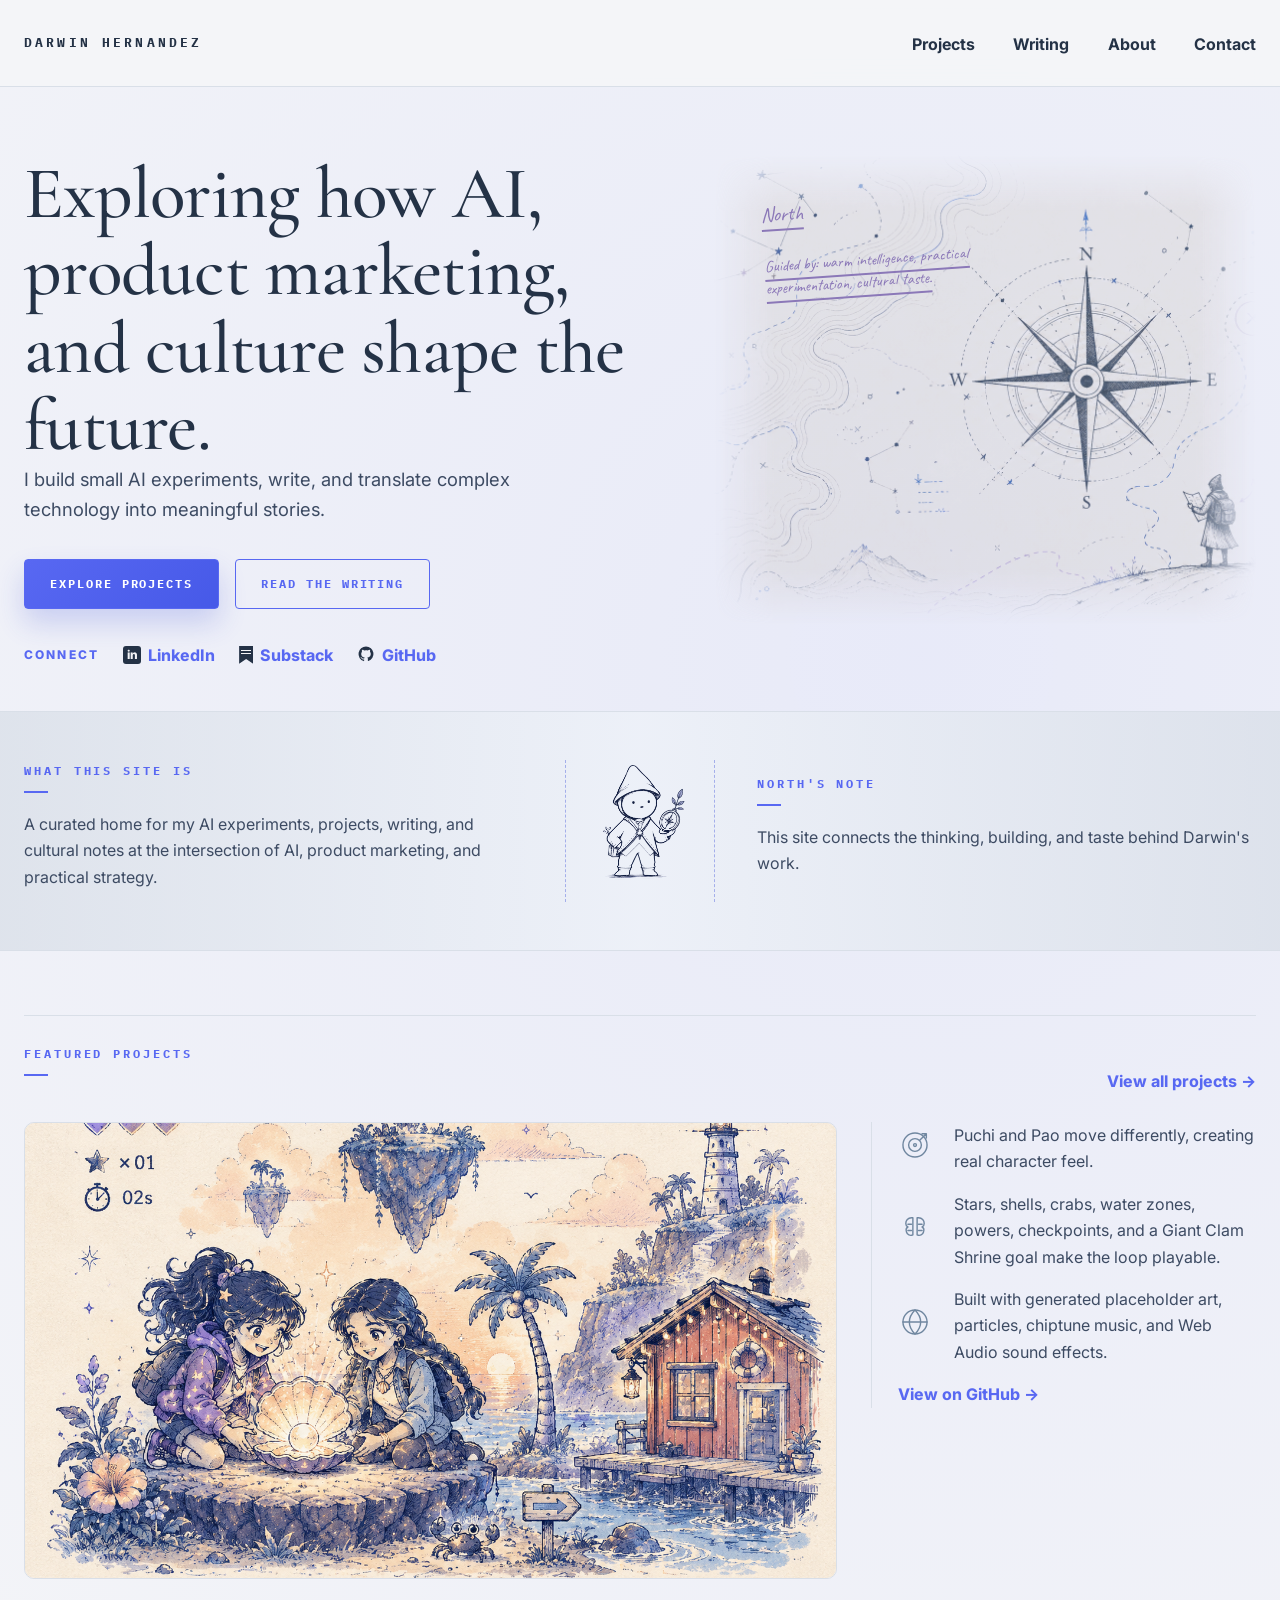
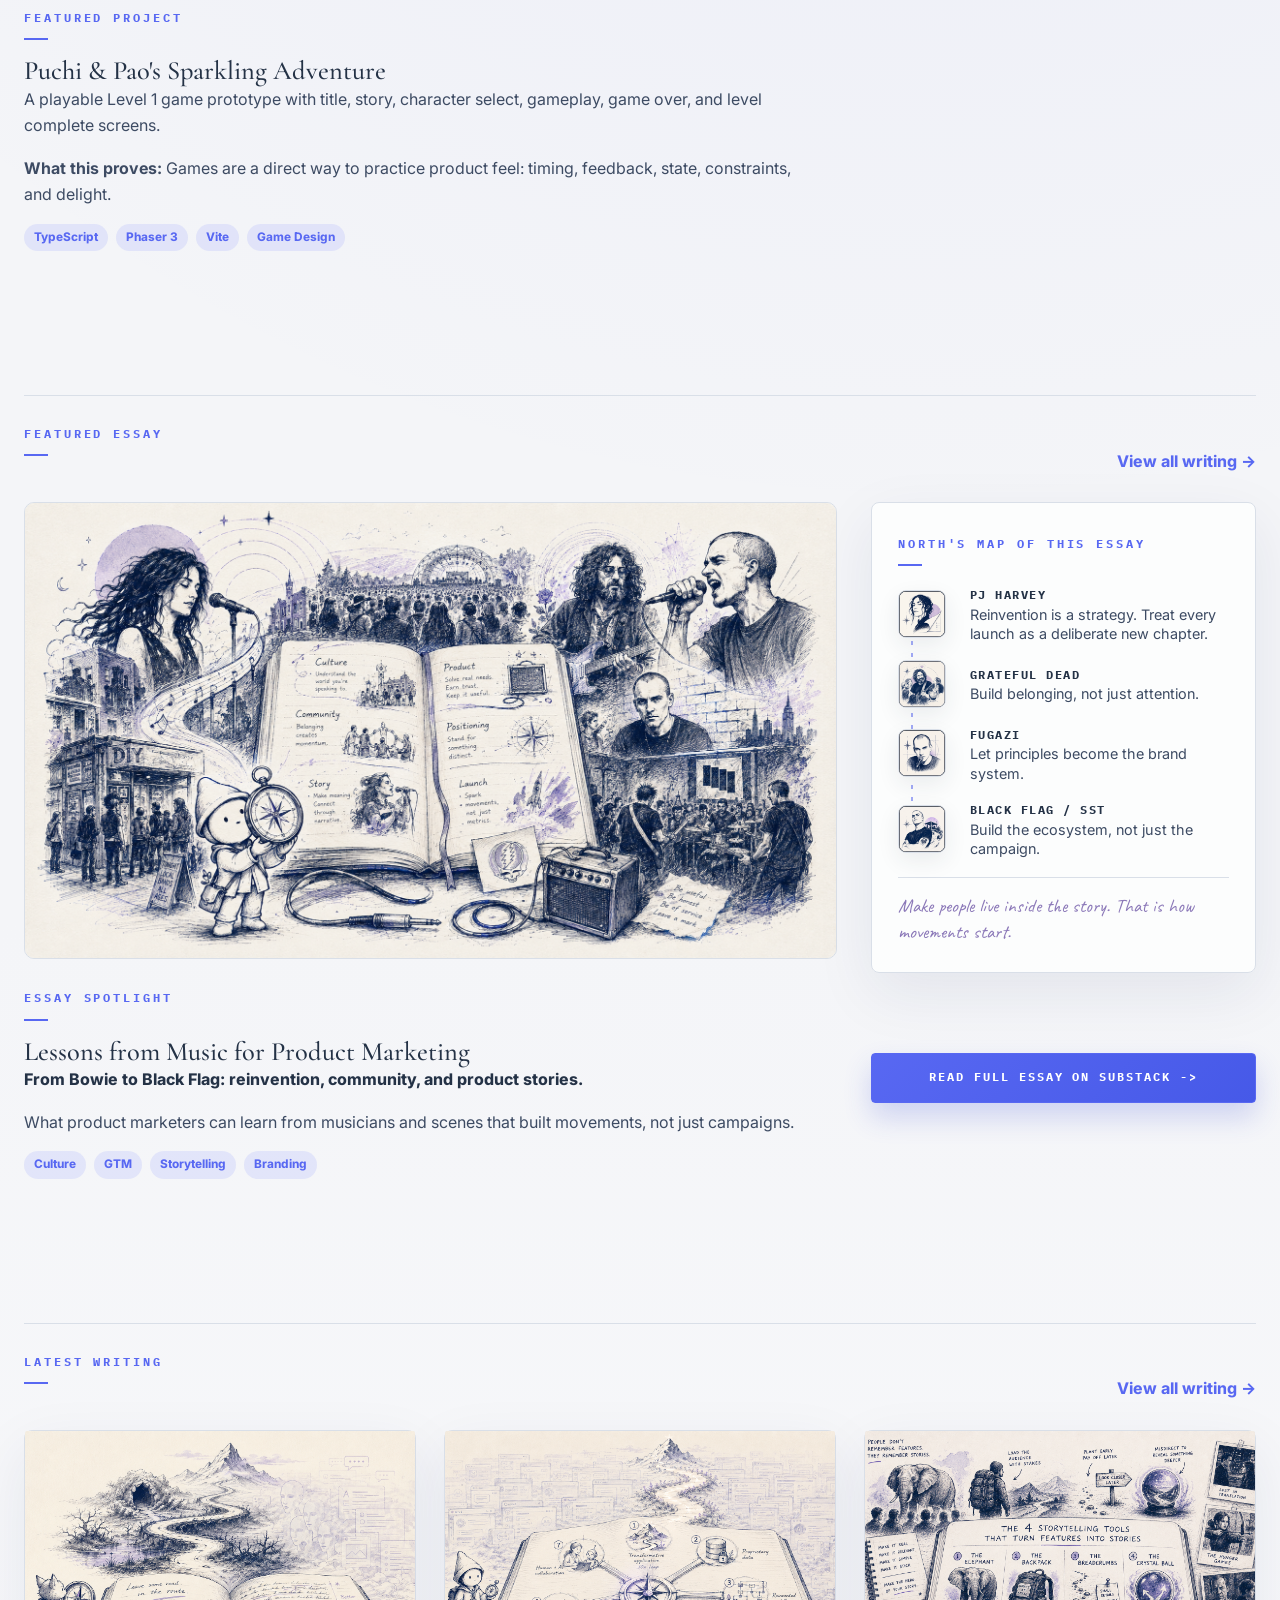
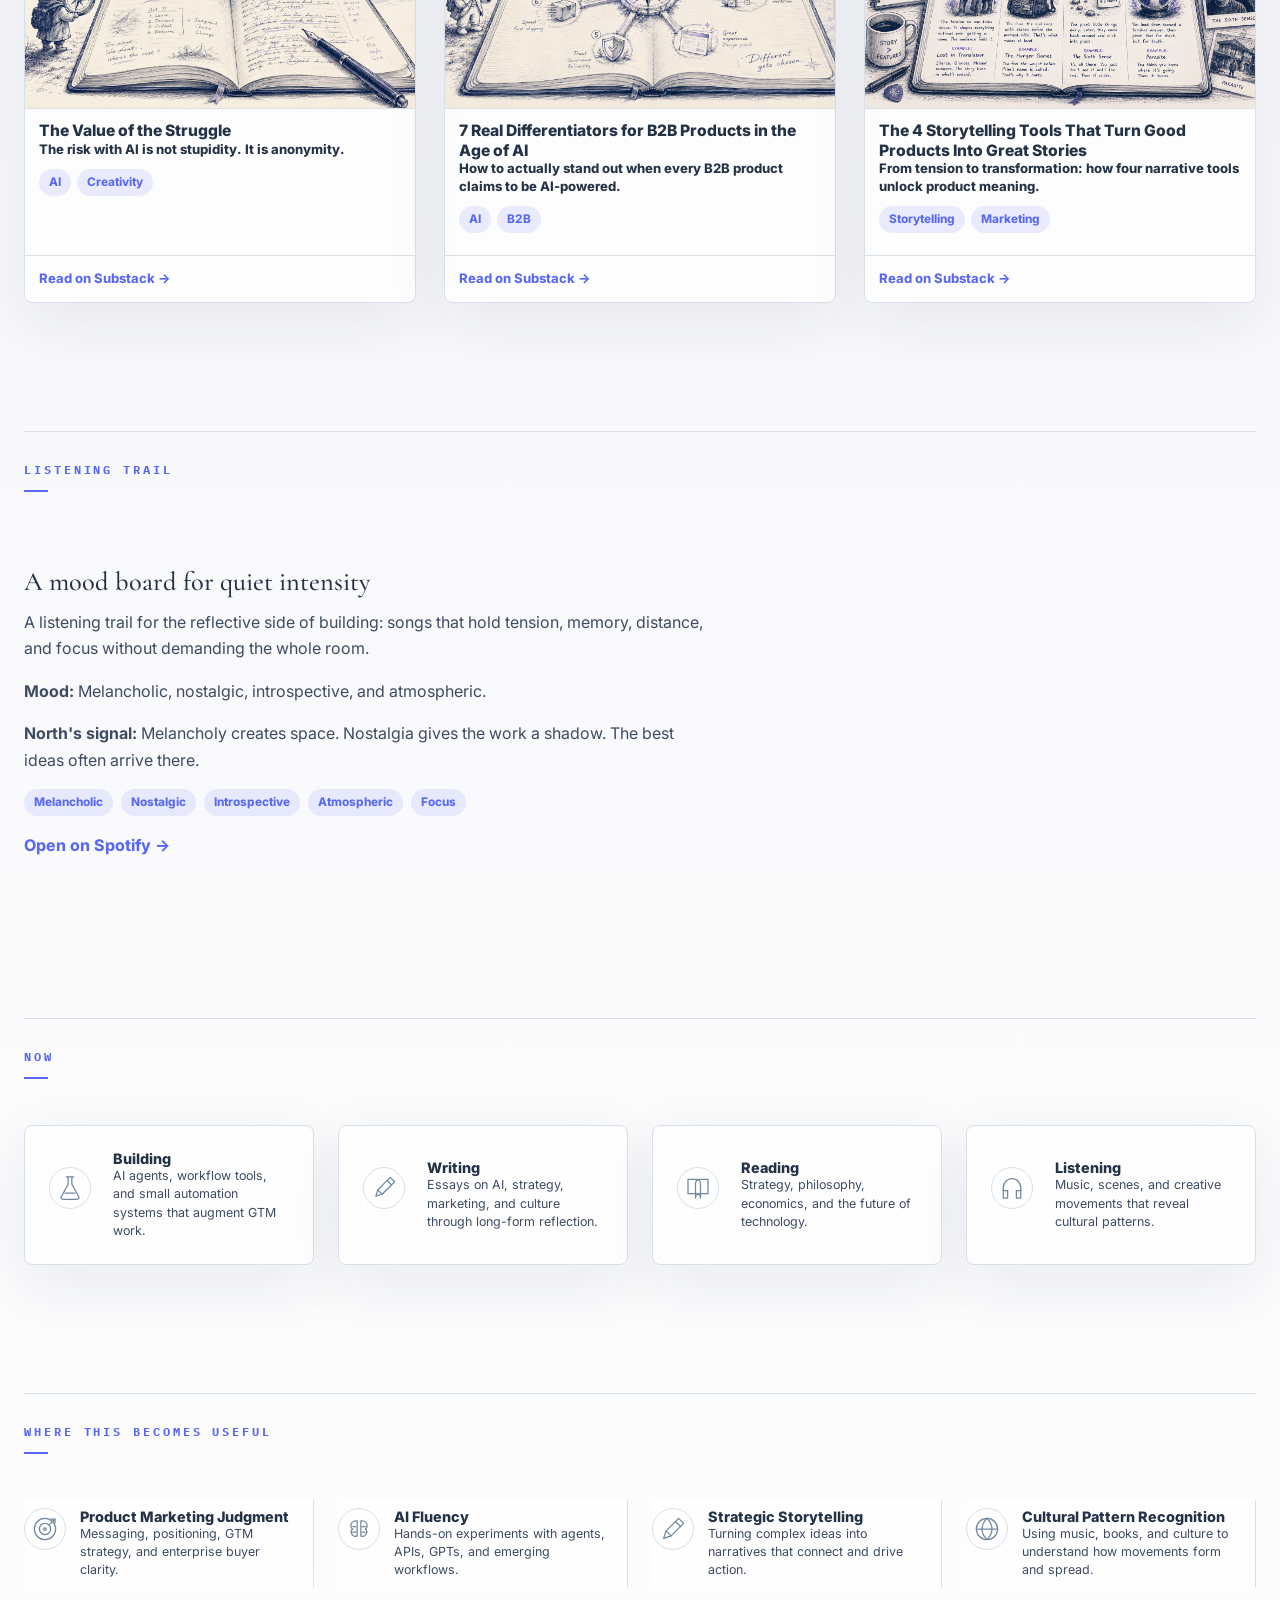
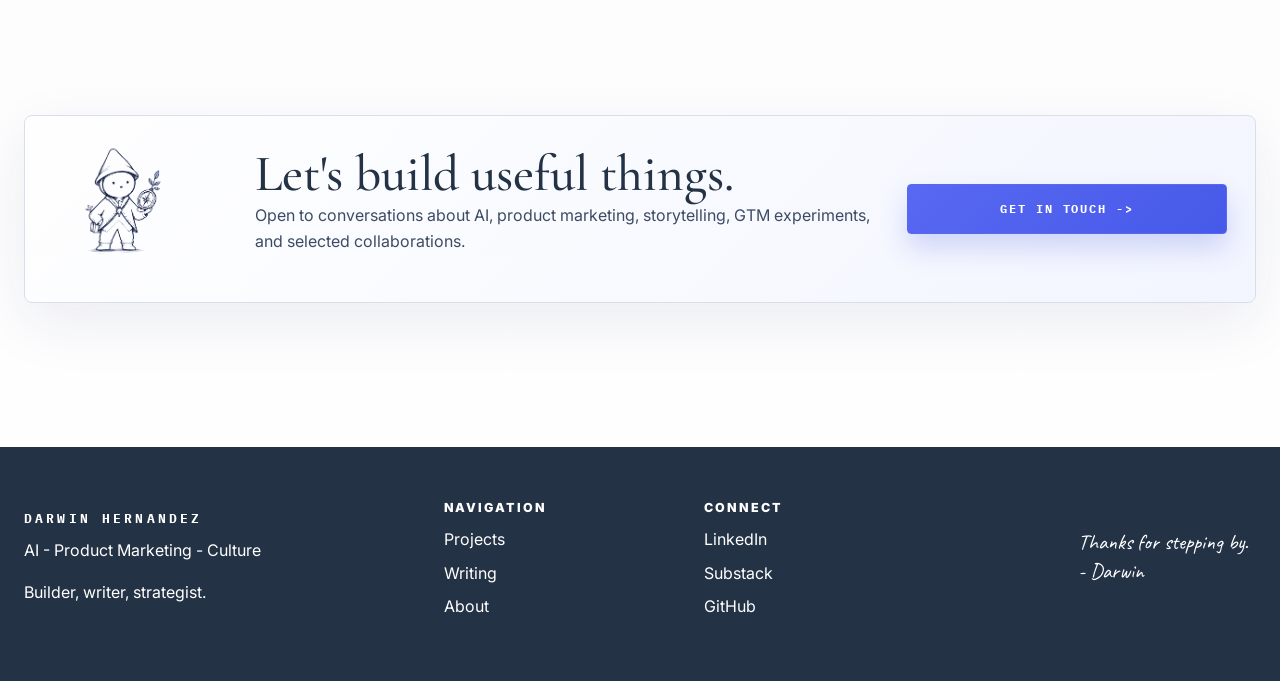
==== index.html @ 5f9ea38a "feat: add favicon and link across all pages Co-Authored-By: Claude Sonnet 4.6 <noreply@anthropic.com" ====
<!doctype html>
<html lang="en">
  <head>
    <meta charset="utf-8">
    <meta name="viewport" content="width=device-width, initial-scale=1">
    <title>Darwin Hernandez | AI-Fluent Product Marketing &amp; GTM Strategist</title>
    <meta name="description" content="Product Marketing and GTM strategist with deep AI fluency, a builder's mindset, and sharp analytical judgment. I translate complex technology into positioning, narrative, and growth.">
    <link rel="icon" href="/favicon.png" type="image/png">
    <link rel="canonical" href="https://www.darwinhernandez.com/">
    <meta property="og:type" content="website">
    <meta property="og:url" content="https://www.darwinhernandez.com/">
    <meta property="og:site_name" content="Darwin Hernandez">
    <meta property="og:title" content="Darwin Hernandez | AI-Fluent Product Marketing &amp; GTM Strategist">
    <meta property="og:description" content="Product Marketing and GTM strategist with deep AI fluency, a builder's mindset, and sharp analytical judgment. I translate complex technology into positioning, narrative, and growth.">
    <meta property="og:image" content="https://www.darwinhernandez.com/assets/img/wayfinder-hero.png">
    <meta name="twitter:card" content="summary_large_image">
    <meta name="twitter:title" content="Darwin Hernandez | AI-Fluent Product Marketing &amp; GTM Strategist">
    <meta name="twitter:description" content="Product Marketing and GTM strategist with deep AI fluency, a builder's mindset, and sharp analytical judgment. I translate complex technology into positioning, narrative, and growth.">
    <meta name="twitter:image" content="https://www.darwinhernandez.com/assets/img/wayfinder-hero.png">
    <link rel="stylesheet" href="./assets/css/styles.css">
  </head>
  <body data-page="home" data-root=".">
    <header id="site-header" class="site-header"></header>
    <main>
      <section class="shell hero">
        <div>
          <h1>Exploring how AI, product marketing, and culture shape the future.</h1>
          <p>I build small AI experiments, write, and translate complex technology into meaningful stories.</p>
          <div class="actions">
            <a class="button primary" href="./projects/">Explore Projects</a>
            <a class="button secondary" href="./writing/">Read the Writing</a>
          </div>
          <div class="connect-row">
            <span class="connect-label">Connect</span>
            <a href="https://www.linkedin.com/in/darwin-javier-hernandez/" class="social-link"><span class="social-icon linkedin-icon" aria-hidden="true">in</span>LinkedIn</a>
            <a href="https://mrdasein.substack.com/" class="social-link"><span class="social-icon substack-icon" aria-hidden="true"></span>Substack</a>
            <a href="https://github.com/DarwinJavier" class="social-link"><svg class="social-icon github-svg" viewBox="0 0 24 24" aria-hidden="true"><path d="M12 2a10 10 0 0 0-3.16 19.49c.5.09.68-.22.68-.48v-1.7c-2.78.6-3.37-1.2-3.37-1.2-.45-1.16-1.1-1.47-1.1-1.47-.91-.62.07-.61.07-.61 1 .07 1.53 1.03 1.53 1.03.9 1.52 2.34 1.08 2.91.83.09-.65.35-1.08.63-1.33-2.22-.25-4.55-1.11-4.55-4.93 0-1.09.39-1.98 1.03-2.68-.1-.25-.45-1.27.1-2.64 0 0 .84-.27 2.75 1.02A9.55 9.55 0 0 1 12 6.99c.85 0 1.7.11 2.5.34 1.9-1.29 2.74-1.02 2.74-1.02.55 1.37.2 2.39.1 2.64.64.7 1.03 1.59 1.03 2.68 0 3.83-2.34 4.67-4.56 4.92.36.31.68.91.68 1.84V21c0 .27.18.58.69.48A10 10 0 0 0 12 2Z"/></svg>GitHub</a>
          </div>
        </div>
        <div id="hero-art"></div>
      </section>

      <section class="intro-band">
        <div class="shell intro-grid">
          <div>
            <span class="eyebrow">What This Site Is</span>
            <p>A curated home for my AI experiments, projects, writing, and cultural notes at the intersection of AI, product marketing, and practical strategy.</p>
          </div>
          <div class="north-person" aria-hidden="true">
            <img class="north-companion-img" src="./assets/img/wayfinder_explorer-cutout.png" alt="">
          </div>
          <div>
            <span class="eyebrow">North's Note</span>
            <p>This site connects the thinking, building, and taste behind Darwin's work.</p>
          </div>
        </div>
      </section>

      <section class="shell section">
        <div class="section-header">
          <span class="eyebrow">Featured Projects</span>
          <a class="text-link" href="./projects/">View all projects -></a>
        </div>
        <div id="featured-project" class="feature-grid"></div>
      </section>

      <section class="shell section">
        <div class="section-header">
          <span class="eyebrow">Featured Essay</span>
          <a class="text-link" href="./writing/">View all writing -></a>
        </div>
        <div id="featured-essay" class="feature-grid"></div>
      </section>

      <section class="shell section">
        <div class="section-header">
          <span class="eyebrow">Latest Writing</span>
          <a class="text-link" href="./writing/">View all writing -></a>
        </div>
        <div id="latest-writing" class="card-grid"></div>
      </section>

      <section class="shell section">
        <div class="section-header">
          <span class="eyebrow">Listening Trail</span>
        </div>
        <div id="playlist" class="feature-grid"></div>
      </section>

      <section class="shell section">
        <div class="section-header">
          <span class="eyebrow">Now</span>
        </div>
        <div id="now-list" class="mini-grid"></div>
      </section>

      <section class="shell section">
        <div class="section-header">
          <span class="eyebrow">Where This Becomes Useful</span>
        </div>
        <div id="principles" class="principles-grid"></div>
      </section>

      <section class="shell section">
        <div class="soft-card two-column">
          <div class="cta-wayfinder" aria-hidden="true">
            <img class="north-companion-img" src="./assets/img/wayfinder_explorer-cutout.png" alt="">
          </div>
          <div>
            <h2>Let's build useful things.</h2>
            <p>Open to conversations about AI, product marketing, storytelling, GTM experiments, and selected collaborations.</p>
          </div>
          <a class="button primary" href="https://www.linkedin.com/in/darwin-javier-hernandez/">Get in touch -></a>
        </div>
      </section>
    </main>
    <footer id="site-footer" class="footer"></footer>
    <script type="module" src="./assets/js/app.js"></script>
  </body>
</html>
---- assets/css/styles.css ----
@import url("https://fonts.googleapis.com/css2?family=Caveat:wght@500;600&family=Cormorant+Garamond:wght@500;600&family=Fraunces:opsz,wght@9..144,500;9..144,600&family=IBM+Plex+Mono:wght@500;600;700&family=Inter:wght@400;500;600;700;800&display=swap");

:root {
  color-scheme: light;
  --moonstone: #f4f5f8;
  --moonstone-2: #edf1f8;
  --harbor: #243246;
  --harbor-soft: #3d4b63;
  --blueprint: #5868f2;
  --blueprint-2: #4659e8;
  --iris: #8b78b8;
  --fog: #d9dfe8;
  --slate: #7087a0;
  --fjord: #2f5d76;
  --line: #d9dfe8;
  --card: rgba(255, 255, 255, 0.74);
  --shadow: 0 20px 60px rgba(28, 42, 86, 0.08);
  --serif: "Cormorant Garamond", Fraunces, Georgia, serif;
  --sans: Inter, "Source Sans 3", Aptos, Arial, sans-serif;
  --mono: "IBM Plex Mono", Consolas, monospace;
}

* {
  box-sizing: border-box;
}

html {
  scroll-behavior: smooth;
}

body {
  margin: 0;
  background:
    radial-gradient(circle at 72% 12%, rgba(89, 104, 255, 0.08), transparent 30%),
    linear-gradient(180deg, var(--moonstone) 0, var(--moonstone) 46%, #fff 100%);
  color: var(--harbor);
  font-family: var(--sans);
  font-size: 16px;
  line-height: 1.65;
}

a {
  color: inherit;
  text-decoration: none;
}

p {
  color: var(--harbor-soft);
  margin: 0 0 1rem;
}

h1,
h2,
h3 {
  color: var(--harbor);
  font-family: var(--serif);
  font-weight: 500;
  line-height: 1.05;
  margin: 0;
}

h1 {
  font-size: clamp(2.65rem, 6vw, 4.6rem);
  letter-spacing: -0.01em;
  max-width: 760px;
}

h2 {
  font-size: clamp(1.9rem, 4vw, 3.2rem);
}

h3 {
  font-size: 1.65rem;
}

.shell {
  width: min(1240px, calc(100% - 48px));
  margin: 0 auto;
}

.site-header {
  position: sticky;
  top: 0;
  z-index: 10;
  background: rgba(244, 245, 248, 0.9);
  border-bottom: 1px solid var(--line);
  backdrop-filter: blur(18px);
}

.header-inner {
  align-items: center;
  display: flex;
  justify-content: space-between;
  min-height: 86px;
  gap: 24px;
}

.brand {
  color: var(--harbor);
  font-family: var(--mono);
  font-size: 0.82rem;
  font-weight: 800;
  letter-spacing: 0.24em;
  text-transform: uppercase;
}

.nav {
  align-items: center;
  display: flex;
  gap: clamp(18px, 3vw, 40px);
  font-weight: 700;
  margin-left: auto;
}

.nav a {
  border-bottom: 3px solid transparent;
  padding: 29px 0 24px;
}

.nav a.active,
.nav a:hover {
  border-color: var(--blueprint);
}

.section {
  padding: 64px 0;
}

.hero {
  display: grid;
  gap: 48px;
  grid-template-columns: minmax(0, 1.02fr) minmax(320px, 0.86fr);
  min-height: 560px;
  padding: 68px 0 44px;
}

.hero p {
  font-size: 1.15rem;
  max-width: 580px;
}

.eyebrow {
  color: var(--blueprint);
  display: inline-block;
  font-family: var(--mono);
  font-size: 0.76rem;
  font-weight: 800;
  letter-spacing: 0.24em;
  margin-bottom: 18px;
  text-transform: uppercase;
}

.eyebrow::after,
.section-title::after {
  background: var(--blueprint);
  content: "";
  display: block;
  height: 2px;
  margin-top: 10px;
  width: 24px;
}

.actions {
  display: flex;
  flex-wrap: wrap;
  gap: 16px;
  margin: 34px 0;
}

.button {
  align-items: center;
  border: 1px solid var(--blueprint);
  border-radius: 4px;
  display: inline-flex;
  font-family: var(--mono);
  font-size: 0.76rem;
  font-weight: 800;
  justify-content: center;
  letter-spacing: 0.16em;
  min-height: 50px;
  padding: 0 25px;
  text-transform: uppercase;
}

.button.primary {
  background: linear-gradient(135deg, var(--blueprint), var(--blueprint-2));
  box-shadow: 0 14px 28px rgba(51, 71, 216, 0.2);
  color: #fff;
}

.button.secondary {
  color: var(--blueprint);
}

.connect-row {
  align-items: center;
  display: flex;
  flex-wrap: wrap;
  gap: 24px;
  margin-top: 28px;
}

.connect-label {
  color: var(--blueprint);
  font-size: 0.75rem;
  font-weight: 800;
  letter-spacing: 0.18em;
  text-transform: uppercase;
}

.connect-row a,
.text-link {
  color: var(--blueprint);
  font-weight: 750;
}

.social-link {
  align-items: center;
  display: inline-flex;
  gap: 7px;
  line-height: 1;
  min-height: 24px;
}

.social-icon {
  align-items: center;
  color: var(--harbor);
  display: inline-flex;
  flex: 0 0 auto;
  font-family: var(--mono);
  font-size: 0.78rem;
  font-weight: 800;
  height: 18px;
  justify-content: center;
  line-height: 1;
  position: relative;
  width: 18px;
}

.github-svg {
  fill: var(--harbor);
  height: 18px;
  transform: translateY(-1px);
  width: 18px;
}

.linkedin-icon {
  background: var(--harbor);
  border-radius: 3px;
  color: var(--moonstone);
  font-family: Inter, Arial, sans-serif;
  font-size: 0.75rem;
  font-weight: 800;
}

.substack-icon {
  background: var(--harbor);
  clip-path: polygon(0 0, 100% 0, 100% 100%, 50% 74%, 0 100%);
  height: 18px;
  width: 14px;
}

.substack-icon::before,
.substack-icon::after {
  background: var(--moonstone);
  content: "";
  height: 1px;
  left: 2px;
  position: absolute;
  top: 4px;
  width: 10px;
}

.substack-icon::after {
  top: 7px;
}

.github-icon {
  background: var(--harbor);
  border-radius: 50% 50% 44% 44%;
  height: 17px;
  width: 18px;
}

.github-icon::before,
.github-icon::after {
  background: var(--harbor);
  border-radius: 2px 2px 0 0;
  content: "";
  height: 7px;
  position: absolute;
  top: -4px;
  width: 7px;
}

.github-icon::before {
  left: 0;
  transform: rotate(-35deg);
}

.github-icon::after {
  right: 0;
  transform: rotate(35deg);
}

.github-icon span {
  display: none;
}

.github-icon {
  box-shadow:
    inset 4px -5px 0 -3px var(--moonstone),
    inset -4px -5px 0 -3px var(--moonstone);
}

.map-art {
  min-height: 430px;
  position: relative;
}

.generated-art {
  min-height: 430px;
  position: relative;
}

.generated-art img {
  border: 0;
  display: block;
  height: min(42vw, 470px);
  max-height: 520px;
  -webkit-mask-image:
    linear-gradient(90deg, transparent 0%, #000 11%, #000 89%, transparent 100%),
    linear-gradient(180deg, transparent 0%, #000 12%, #000 88%, transparent 100%);
  -webkit-mask-composite: source-in;
  mask-composite: intersect;
  mask-image:
    linear-gradient(90deg, transparent 0%, #000 11%, #000 89%, transparent 100%),
    linear-gradient(180deg, transparent 0%, #000 12%, #000 88%, transparent 100%);
  mix-blend-mode: multiply;
  object-fit: cover;
  object-position: center;
  opacity: 0.78;
  width: 100%;
}

.generated-art .handwritten {
  color: var(--iris);
  display: block;
  font-size: 1.3rem;
  position: absolute;
  right: 5%;
  text-decoration: underline;
  text-decoration-thickness: 2px;
  text-underline-offset: 8px;
  top: 11%;
  transform: rotate(-4deg);
  width: 230px;
}

.generated-art .handwritten span {
  display: block;
  font-size: 1rem;
  margin-top: 28px;
  text-decoration: none;
}

body[data-page="home"] #hero-art .generated-art .handwritten {
  left: 9%;
  right: auto;
  top: 8%;
}

.about-hero {
  align-items: center;
  grid-template-columns: minmax(280px, 0.86fr) minmax(0, 1fr);
}

.about-intro {
  max-width: 720px;
}

.about-portrait {
  margin: 0;
  position: relative;
}

.about-portrait::before,
.about-portrait::after {
  border: 1px solid var(--line);
  content: "";
  inset: 18px -18px -18px 18px;
  pointer-events: none;
  position: absolute;
  z-index: 0;
}

.about-portrait::before {
  border-color: rgba(89, 104, 255, 0.42);
  border-radius: 8px 28px 8px 28px;
}

.about-portrait::after {
  border-color: rgba(139, 120, 184, 0.38);
  border-radius: 28px 8px 28px 8px;
  inset: -14px 14px 14px -14px;
}

.about-portrait img {
  aspect-ratio: 4 / 5;
  border: 1px solid var(--line);
  border-radius: 8px 28px 8px 28px;
  box-shadow: var(--shadow);
  display: block;
  object-fit: cover;
  object-position: center;
  position: relative;
  width: 100%;
  z-index: 1;
}

.about-thesis {
  align-items: start;
  border-top: 1px solid var(--line);
  display: grid;
  gap: clamp(32px, 6vw, 88px);
  grid-template-columns: minmax(260px, 0.82fr) minmax(0, 1fr);
  padding-top: 40px;
}

.about-thesis-copy p {
  color: var(--harbor);
  font-family: var(--serif);
  font-size: clamp(1.55rem, 3vw, 2.55rem);
  line-height: 1.08;
  margin: 0;
}

.about-care-list {
  padding-top: 52px;
}

.north {
  border: 1px solid var(--harbor);
  border-radius: 50%;
  height: 220px;
  left: 24%;
  position: absolute;
  top: 42px;
  width: 220px;
}

.north::before,
.north::after {
  background: var(--harbor);
  content: "";
  left: 50%;
  position: absolute;
  top: 50%;
  transform: translate(-50%, -50%);
}

.north::before {
  height: 190px;
  width: 2px;
}

.north::after {
  height: 2px;
  width: 190px;
}

.north.small-north {
  height: 88px;
  left: auto;
  position: relative;
  top: auto;
  width: 88px;
}

.north.small-north::before {
  height: 78px;
}

.north.small-north::after {
  width: 78px;
}

.map-lines {
  border: 2px dashed rgba(89, 104, 255, 0.32);
  border-left-color: transparent;
  border-radius: 44% 56% 51% 49%;
  height: 300px;
  left: 10%;
  position: absolute;
  top: 48px;
  transform: rotate(-15deg);
  width: 430px;
}

.handwritten {
  color: var(--iris);
  font-family: Caveat, "Bradley Hand ITC", cursive;
  font-size: 1.35rem;
  line-height: 1.35;
}

.intro-band p {
  color: var(--harbor-soft);
  font-size: 1rem;
  max-width: 520px;
}

.map-art .handwritten {
  position: absolute;
  right: 4%;
  top: 72px;
  width: 250px;
}

.map-art .handwritten span {
  display: block;
  font-size: 1rem;
  margin-top: 56px;
}

.intro-band {
  background: linear-gradient(90deg, rgba(217, 223, 232, 0.76), rgba(237, 241, 248, 0.86), rgba(217, 223, 232, 0.76));
  border-block: 1px solid var(--line);
}

.intro-grid {
  align-items: center;
  display: grid;
  gap: 42px;
  grid-template-columns: 1fr 150px 1fr;
  padding: 44px 0;
}

.north-person {
  border-inline: 1px dashed rgba(51, 71, 216, 0.38);
  display: grid;
  min-height: 132px;
  overflow: visible;
  place-items: center;
  text-align: center;
}

.north-companion-img {
  display: block;
  height: 142px;
  mix-blend-mode: multiply;
  object-fit: contain;
  width: 188px;
}

.wayfinder-mini {
  height: 118px;
  position: relative;
  width: 94px;
}

.wayfinder-mini span {
  display: block;
  position: absolute;
}

.wayfinder-mini .hood {
  border: 3px solid var(--harbor);
  border-bottom: 0;
  border-radius: 42% 42% 8px 8px;
  height: 50px;
  left: 22px;
  top: 2px;
  transform: rotate(-17deg);
  width: 44px;
}

.wayfinder-mini .hood::before {
  border-bottom: 24px solid transparent;
  border-left: 23px solid transparent;
  border-right: 23px solid transparent;
  border-top: 0;
  content: "";
  left: -4px;
  position: absolute;
  top: -24px;
}

.wayfinder-mini .face {
  background: var(--moonstone);
  border: 3px solid var(--harbor);
  border-radius: 50%;
  height: 34px;
  left: 27px;
  top: 28px;
  width: 34px;
}

.wayfinder-mini .face::before,
.wayfinder-mini .face::after {
  background: var(--harbor);
  border-radius: 50%;
  content: "";
  height: 3px;
  position: absolute;
  top: 14px;
  width: 3px;
}

.wayfinder-mini .face::before {
  left: 9px;
}

.wayfinder-mini .face::after {
  right: 9px;
}

.wayfinder-mini .body {
  border: 3px solid var(--harbor);
  border-radius: 26px 26px 10px 10px;
  height: 50px;
  left: 23px;
  top: 58px;
  width: 42px;
}

.wayfinder-mini .body::before,
.wayfinder-mini .body::after {
  background: var(--harbor);
  content: "";
  height: 20px;
  position: absolute;
  top: 45px;
  width: 3px;
}

.wayfinder-mini .body::before {
  left: 10px;
}

.wayfinder-mini .body::after {
  right: 10px;
}

.wayfinder-mini .arm {
  background: var(--harbor);
  height: 3px;
  top: 75px;
  transform-origin: left center;
  width: 28px;
}

.wayfinder-mini .arm.left {
  left: 2px;
  transform: rotate(35deg);
}

.wayfinder-mini .arm.right {
  left: 60px;
  transform: rotate(-38deg);
}

.wayfinder-mini .sprig {
  border-left: 3px solid var(--harbor);
  height: 38px;
  left: 78px;
  top: 42px;
  transform: rotate(20deg);
}

.wayfinder-mini .sprig::before,
.wayfinder-mini .sprig::after {
  border: 2px solid var(--harbor);
  border-radius: 50% 0 50% 0;
  content: "";
  height: 12px;
  position: absolute;
  width: 8px;
}

.wayfinder-mini .sprig::before {
  left: -12px;
  top: 6px;
}

.wayfinder-mini .sprig::after {
  left: 2px;
  top: 18px;
}

.section-header {
  align-items: end;
  border-top: 1px solid var(--line);
  display: flex;
  gap: 24px;
  justify-content: space-between;
  padding-top: 28px;
  margin-bottom: 28px;
}

.feature-grid {
  align-items: center;
  display: grid;
  gap: 28px;
  grid-template-columns: 240px minmax(250px, 1fr) 300px;
}

.image-mark {
  aspect-ratio: 1.4 / 1;
  background:
    linear-gradient(32deg, transparent 49.5%, var(--line) 50%, transparent 50.5%),
    linear-gradient(148deg, transparent 49.5%, var(--line) 50%, transparent 50.5%),
    linear-gradient(135deg, rgba(255, 255, 255, 0.7), rgba(216, 222, 242, 0.48));
  border: 1px solid var(--line);
  border-radius: 2px;
  min-height: 130px;
}

.essay-art,
.project-art {
  background-position: center;
  background-repeat: no-repeat;
  background-size: cover;
}

.essay-art {
  background-position: 37% 58%;
}

.project-art {
  background-image: url("../img/projects-map.png");
  background-position: 50% 42%;
  background-size: cover;
}

.feature-image {
  aspect-ratio: 1;
}

.feature-grid > .feature-image.essay-art {
  aspect-ratio: 0.75 / 1;
  background-position: center;
  background-size: cover;
}

#featured-essay {
  align-items: start;
  gap: 34px;
  grid-template-columns: minmax(0, 1.9fr) minmax(280px, 0.9fr);
}

#featured-project {
  align-items: start;
  gap: 34px;
  grid-template-columns: minmax(0, 1.9fr) minmax(280px, 0.9fr);
}

.featured-essay-main {
  display: grid;
  gap: 24px;
}

.featured-project-main {
  display: grid;
  gap: 24px;
}

.featured-essay-image {
  aspect-ratio: 16 / 9;
  border: 1px solid var(--line);
  border-radius: 10px;
  display: block;
  object-fit: cover;
  object-position: center;
  width: 100%;
}

.featured-project-image {
  aspect-ratio: 16 / 9;
  border: 1px solid var(--line);
  border-radius: 10px;
  display: block;
  object-fit: cover;
  object-position: center;
  width: 100%;
}

.featured-essay-copy {
  max-width: 780px;
}

.featured-project-copy {
  max-width: 780px;
}

.featured-essay-side {
  align-content: start;
  display: grid;
  gap: 80px;
}

.cube-mark,
.music-mark {
  align-items: center;
  color: rgba(7, 21, 54, 0.42);
  display: flex;
  font-family: var(--serif);
  font-size: 4rem;
  justify-content: center;
}

.spotify-embed {
  min-width: 0;
}

#playlist {
  align-items: center;
  grid-template-columns: minmax(0, 1fr) minmax(320px, 460px);
}

.listening-copy {
  max-width: 680px;
}

.listening-copy h3 {
  margin-bottom: 12px;
}

.spotify-embed iframe {
  border: 0;
  border-radius: 12px;
  display: block;
  width: 100%;
}

.note-card,
.quote-card,
.soft-card,
.subscribe-card {
  background: linear-gradient(135deg, var(--card), rgba(238, 242, 255, 0.72));
  border: 1px solid var(--line);
  border-radius: 8px;
  box-shadow: var(--shadow);
  padding: 28px;
}

.north-map-card {
  background: rgba(255, 255, 255, 0.78);
  border: 1px solid var(--line);
  border-radius: 8px;
  box-shadow: var(--shadow);
  padding: 26px;
}

.north-map-card ol {
  display: grid;
  gap: 16px;
  list-style: none;
  margin: 0;
  padding: 0;
  position: relative;
}

.north-map-card ol::before {
  background: repeating-linear-gradient(to bottom, var(--blueprint) 0 4px, transparent 4px 12px);
  content: "";
  height: calc(100% - 18px);
  left: 13px;
  opacity: 0.55;
  position: absolute;
  top: 9px;
  width: 2px;
}

.north-map-card li {
  align-items: center;
  display: grid;
  gap: 14px;
  grid-template-columns: 58px 1fr;
  position: relative;
}

.map-logo {
  align-items: center;
  background: rgba(255, 255, 255, 0.92);
  border: 1px solid var(--line);
  border-radius: 8px;
  box-shadow: 0 8px 22px rgba(36, 50, 70, 0.08);
  color: var(--harbor);
  display: inline-flex;
  font-family: var(--mono);
  font-size: 0.85rem;
  font-weight: 800;
  height: 48px;
  justify-content: center;
  position: relative;
  width: 48px;
  z-index: 1;
}

.map-logo img {
  border-radius: 7px;
  display: block;
  height: 100%;
  object-fit: cover;
  width: 100%;
}

.north-map-card strong {
  display: block;
  font-family: var(--mono);
  font-size: 0.78rem;
  letter-spacing: 0.12em;
  text-transform: uppercase;
}

.north-map-card p {
  font-size: 0.9rem;
  line-height: 1.35;
  margin: 0;
}

.north-map-card .handwritten {
  border-top: 1px solid var(--line);
  font-size: 1.2rem;
  margin: 18px 0 0;
  padding-top: 16px;
}

.featured-essay-side .map-card-cta {
  width: 100%;
}

.tags {
  display: flex;
  flex-wrap: wrap;
  gap: 8px;
  margin: 16px 0;
}

.tags span,
.pill {
  background: rgba(89, 104, 255, 0.12);
  border-radius: 999px;
  color: var(--blueprint);
  font-size: 0.74rem;
  font-weight: 750;
  padding: 4px 10px;
}

.strong {
  color: var(--harbor);
  font-weight: 760;
}

.card-grid {
  display: grid;
  gap: 28px;
  grid-template-columns: repeat(3, minmax(0, 1fr));
}

.essay-card,
.project-card,
.mini-card,
.principle-card {
  background: var(--card);
  border: 1px solid var(--line);
  border-radius: 8px;
  box-shadow: var(--shadow);
}

.essay-card.small {
  display: flex;
  flex-direction: column;
  min-height: 270px;
}

.essay-card.small .card-copy,
.essay-card.small .text-link {
  padding: 12px 14px;
}

.essay-card.small .image-mark {
  border-width: 0 0 1px;
  min-height: 112px;
}

.essay-card.small h3 {
  font-family: var(--sans);
  font-size: 0.98rem;
  font-weight: 800;
  line-height: 1.25;
}

.essay-card.small p {
  font-size: 0.82rem;
  line-height: 1.35;
  margin-bottom: 0.55rem;
}

.essay-card.small time {
  display: none;
}

.essay-card.small .tags {
  gap: 6px;
  margin: 10px 0;
}

.essay-card.small .tags span:nth-child(n+3) {
  display: none;
}

.essay-card.small .text-link {
  border-top: 1px solid var(--line);
  font-size: 0.82rem;
  margin-top: auto;
}

.essay-card.wide {
  align-items: center;
  display: grid;
  gap: 28px;
  grid-template-columns: 260px minmax(0, 1fr);
  padding: 16px;
}

.essay-card.wide .image-mark {
  aspect-ratio: 16 / 9;
  background-size: contain;
  min-height: 0;
}

.essay-card.wide .card-copy {
  align-self: stretch;
  display: flex;
  flex-direction: column;
  justify-content: center;
  min-height: 148px;
}

.essay-card.wide .card-copy p {
  display: -webkit-box;
  margin-bottom: 0;
  max-width: 620px;
  overflow: hidden;
  -webkit-box-orient: vertical;
  -webkit-line-clamp: 2;
}

.essay-card-footer {
  align-items: end;
  display: grid;
  gap: 18px;
  grid-template-columns: minmax(0, 1fr) auto;
  margin-top: 18px;
}

.essay-card-footer .tags {
  margin: 0;
}

.essay-card-cta {
  background: rgba(89, 104, 255, 0.08);
  box-shadow: 0 12px 24px rgba(51, 71, 216, 0.08);
  font-size: 0.68rem;
  letter-spacing: 0.12em;
  min-height: 44px;
  padding-inline: 16px;
  text-align: center;
  white-space: nowrap;
}

time {
  color: var(--blueprint);
  display: block;
  font-size: 0.78rem;
  font-weight: 800;
  letter-spacing: 0.08em;
  text-transform: uppercase;
}

.split-layout {
  display: grid;
  gap: 64px;
  grid-template-columns: 330px 1fr;
  padding: 72px 0;
}

.side-panel {
  border-right: 1px solid var(--line);
  padding-right: 48px;
}

.side-panel h1 {
  font-size: clamp(3rem, 5vw, 5rem);
}

.side-art {
  border: 1px solid var(--line);
  border-radius: 8px;
  box-shadow: var(--shadow);
  margin: 28px 0;
  overflow: hidden;
}

.side-art img {
  display: block;
  height: 210px;
  object-fit: cover;
  object-position: 10% 58%;
  width: 100%;
}

.project-grid {
  display: grid;
  gap: 28px;
  grid-template-columns: repeat(2, minmax(0, 1fr));
}

.projects-hero {
  padding-bottom: 28px;
}

.projects-archive-section {
  padding-bottom: 92px;
}

.project-feature-list {
  display: grid;
  gap: 28px;
}

.project-showcase-card {
  background: rgba(255, 255, 255, 0.7);
  border: 1px solid var(--line);
  border-radius: 8px;
  box-shadow: 0 18px 44px rgba(28, 42, 86, 0.06);
  display: grid;
  grid-template-columns: minmax(300px, 0.9fr) minmax(0, 1.25fr);
  min-height: 430px;
  overflow: hidden;
}

.project-showcase-image {
  background-color: rgba(237, 241, 248, 0.7);
  background-position: center;
  background-repeat: no-repeat;
  background-size: cover;
  border-right: 1px solid var(--line);
  min-height: 100%;
}

.project-showcase-copy {
  display: flex;
  flex-direction: column;
  padding: 30px;
}

.project-showcase-topline,
.project-showcase-footer {
  align-items: center;
  display: flex;
  gap: 18px;
  justify-content: space-between;
}

.project-showcase-card h2 {
  font-size: 2rem;
  line-height: 1.02;
  margin: 14px 0 12px;
}

.project-showcase-card p {
  color: var(--harbor-soft);
}

.project-showcase-card .strong {
  color: var(--harbor);
  font-size: 1.02rem;
}

.project-proof {
  background: rgba(244, 245, 248, 0.72);
  border: 1px solid var(--line);
  border-radius: 8px;
  margin: 22px 0 18px;
  padding: 18px;
}

.project-proof p {
  color: var(--harbor);
  font-weight: 650;
  margin: 8px 0 0;
}

.project-signal-list {
  display: grid;
  gap: 10px;
}

.project-signal-list p {
  align-items: start;
  display: grid;
  gap: 10px;
  grid-template-columns: 30px 1fr;
  margin: 0;
}

.project-signal-list span {
  align-items: center;
  background: rgba(88, 104, 242, 0.09);
  border: 1px solid rgba(88, 104, 242, 0.16);
  border-radius: 8px;
  color: var(--blueprint);
  display: flex;
  height: 30px;
  justify-content: center;
  width: 30px;
}

.project-signal-list svg {
  fill: none;
  height: 17px;
  stroke: currentColor;
  stroke-linecap: round;
  stroke-linejoin: round;
  stroke-width: 2.4;
  width: 17px;
}

.project-showcase-footer {
  border-top: 1px solid var(--line);
  margin-top: auto;
  padding-top: 22px;
}

.project-showcase-footer .tags {
  margin: 0;
}

.project-card {
  display: grid;
  gap: 22px;
  padding: 26px;
}

.feature-grid .proof-list {
  border-left: 1px solid var(--line);
  padding-left: 26px;
}

.proof-list p {
  align-items: center;
  display: grid;
  gap: 14px;
  grid-template-columns: 42px 1fr;
}

.proof-list svg {
  fill: none;
  height: 34px;
  stroke: var(--slate);
  stroke-linecap: round;
  stroke-linejoin: round;
  stroke-width: 2;
  width: 34px;
}

.project-card h3 {
  font-size: 1.45rem;
}

.project-card.grid {
  grid-template-columns: 92px 1fr;
}

.project-card.grid .project-meta {
  grid-column: 1 / -1;
}

.project-icon {
  align-items: center;
  aspect-ratio: 1;
  background-image: url("../img/projects-map.png");
  background-repeat: no-repeat;
  background-size: 440%;
  border-radius: 8px;
  color: #fff;
  display: flex;
  font-size: 1.5rem;
  font-weight: 850;
  justify-content: center;
  letter-spacing: 0;
  min-width: 92px;
  text-transform: uppercase;
}

.project-icon.music-crewai {
  background-position: 15% 30%;
}

.project-icon.kanban-board {
  background-position: 43% 29%;
}

.project-icon.job-search-agent {
  background-position: 70% 30%;
}

.project-icon.family-planner {
  background-position: 28% 63%;
}

.project-icon.platform-game {
  background-position: 56% 68%;
}

.card-topline,
.project-meta {
  align-items: center;
  display: flex;
  gap: 18px;
  justify-content: space-between;
}

.project-meta {
  border-top: 1px solid var(--line);
  color: var(--harbor-soft);
  display: flex;
  font-size: 0.9rem;
  font-weight: 650;
  justify-content: flex-end;
  padding-top: 18px;
}

.project-meta a {
  white-space: nowrap;
}

.project-meta i {
  background: #2474d5;
  border-radius: 50%;
  display: inline-block;
  height: 12px;
  margin-right: 7px;
  width: 12px;
}

.mini-grid,
.principles-grid {
  display: grid;
  gap: 24px;
  grid-template-columns: repeat(4, minmax(0, 1fr));
}

.mini-card,
.principle-card {
  padding: 24px;
}

.mini-card {
  align-items: center;
  display: grid;
  gap: 16px;
  grid-template-columns: 48px 1fr;
  min-height: 118px;
}

.mini-card h3,
.principle-card h3 {
  font-family: var(--sans);
  font-size: 0.9rem;
  font-weight: 800;
  line-height: 1.2;
}

.mini-card p,
.principle-card p {
  font-size: 0.78rem;
  line-height: 1.45;
  margin: 0;
}

.mini-icon,
.principle-card span {
  align-items: center;
  border: 1px solid var(--line);
  border-radius: 50%;
  color: var(--blueprint);
  display: flex;
  font-weight: 850;
  height: 42px;
  justify-content: center;
  margin-bottom: 14px;
  width: 42px;
}

.mini-icon svg,
.principle-card svg {
  fill: none;
  height: 30px;
  stroke: var(--slate);
  stroke-linecap: round;
  stroke-linejoin: round;
  stroke-width: 2;
  width: 30px;
}

.principle-card {
  align-items: start;
  border-radius: 0;
  border-width: 0 1px 0 0;
  box-shadow: none;
  display: grid;
  gap: 12px;
  grid-template-columns: 44px 1fr;
  padding: 8px 18px 8px 0;
}

.principles-grid {
  border-top: 0;
}

.two-column {
  display: grid;
  gap: 32px;
  grid-template-columns: 1fr 1fr;
}

.soft-card.two-column {
  align-items: center;
  grid-template-columns: 170px 1fr 320px;
}

.about-contact-card {
  align-items: center;
  display: grid;
  gap: 32px;
  grid-template-columns: minmax(0, 1fr) auto;
  overflow: hidden;
  position: relative;
}

.about-contact-card::before {
  background: linear-gradient(180deg, var(--blueprint), var(--iris));
  content: "";
  inset: 0 auto 0 0;
  position: absolute;
  width: 4px;
}

.about-contact-card div {
  max-width: 720px;
}

.about-contact-card h2 {
  margin-bottom: 10px;
}

.about-contact-card p {
  margin-bottom: 0;
}

.about-contact-card .button {
  min-width: 220px;
  position: relative;
  z-index: 1;
}

.cta-wayfinder {
  display: grid;
  place-items: center;
}

.cta-wayfinder .north-companion-img {
  height: 130px;
  width: 170px;
}

.writing-layout {
  display: grid;
  gap: 56px;
  grid-template-columns: 1fr 300px;
}

.writing-list {
  display: grid;
  gap: 18px;
}

.writing-b-hero {
  align-items: end;
  display: grid;
  gap: 56px;
  grid-template-columns: minmax(0, 1.1fr) minmax(280px, 0.72fr);
  padding: 76px 0 34px;
}

.writing-b-hero h1 {
  max-width: 780px;
}

.writing-b-hero p {
  max-width: 520px;
}

.writing-hero-note {
  color: var(--blueprint);
  font-size: 1.7rem;
  line-height: 1.18;
  margin: 0 0 8px;
  transform: rotate(-2deg);
}

.back-link {
  color: var(--slate);
  display: inline-block;
  font-family: var(--mono);
  font-size: 0.68rem;
  font-weight: 800;
  letter-spacing: 0.16em;
  margin-bottom: 18px;
  text-transform: uppercase;
}

.writing-b-section {
  padding: 26px 0 36px;
}

.essay-tile-grid {
  display: grid;
  gap: 24px;
  grid-template-columns: repeat(2, minmax(0, 1fr));
}

.essay-tile {
  background: rgba(255, 255, 255, 0.68);
  border: 1px solid var(--line);
  border-radius: 8px;
  box-shadow: 0 18px 44px rgba(28, 42, 86, 0.06);
  display: flex;
  flex-direction: column;
  min-height: 500px;
  overflow: hidden;
}

.essay-tile-image {
  aspect-ratio: 16 / 9;
  background-color: rgba(237, 241, 248, 0.68);
  background-position: center;
  background-repeat: no-repeat;
  background-size: contain;
  border-bottom: 1px solid var(--line);
  flex: 0 0 auto;
}

.essay-tile-copy {
  padding: 22px 22px 0;
}

.essay-tile-copy h2 {
  font-size: 1.72rem;
  line-height: 1.04;
}

.essay-tile-copy p {
  display: -webkit-box;
  font-size: 0.98rem;
  line-height: 1.45;
  margin: 10px 0 0;
  overflow: hidden;
  -webkit-box-orient: vertical;
  -webkit-line-clamp: 3;
}

.essay-tile-footer {
  align-items: end;
  display: grid;
  gap: 14px;
  grid-template-columns: 1fr auto;
  margin-top: auto;
  padding: 22px;
}

.essay-tile-footer .tags {
  gap: 6px;
  margin: 0;
}

.essay-tile-footer .tags span {
  font-size: 0.68rem;
}

.essay-tile-footer .text-link {
  font-family: var(--mono);
  font-size: 0.68rem;
  font-weight: 800;
  letter-spacing: 0.12em;
  text-transform: uppercase;
  white-space: nowrap;
}

.sidebar-stack {
  display: grid;
  gap: 28px;
}

.footer {
  background: var(--harbor);
  color: #fff;
  margin-top: 80px;
  padding: 54px 0;
}

.footer * {
  color: #fff;
}

.footer-grid {
  display: grid;
  gap: 48px;
  grid-template-columns: 1.4fr 0.8fr 0.8fr 1.1fr;
}

.footer h2 {
  font-family: var(--sans);
  font-size: 0.78rem;
  font-weight: 850;
  letter-spacing: 0.16em;
  margin-bottom: 12px;
  text-transform: uppercase;
}

.footer a {
  display: block;
  margin: 7px 0;
}

.footer-note {
  align-items: center;
  display: flex;
  gap: 26px;
}

@media (max-width: 980px) {
  .header-inner,
  .nav {
    align-items: flex-start;
    flex-wrap: wrap;
  }

  .hero,
  .about-hero,
  .split-layout,
  .writing-layout {
    grid-template-columns: 1fr;
  }

  .side-panel {
    border-right: 0;
    border-bottom: 1px solid var(--line);
    padding: 0 0 32px;
  }

  .mini-grid,
  .project-grid,
  .footer-grid {
    grid-template-columns: repeat(2, minmax(0, 1fr));
  }

  .project-showcase-card {
    grid-template-columns: minmax(240px, 0.8fr) minmax(0, 1.2fr);
  }

  .essay-card.wide {
    grid-template-columns: 200px 1fr;
  }

  .feature-grid {
    align-items: start;
    grid-template-columns: minmax(180px, 220px) minmax(0, 1fr);
  }

  #playlist {
    grid-template-columns: 1fr;
  }

  .feature-grid .north-map-card,
  .feature-grid .proof-list {
    grid-column: 1 / -1;
  }

  .north-map-card ol {
    grid-template-columns: repeat(2, minmax(0, 1fr));
  }

  .north-map-card ol::before {
    display: none;
  }

  #featured-essay,
  #featured-project {
    grid-template-columns: 1fr;
  }

  .featured-essay-side {
    gap: 18px;
  }

  .about-thesis {
    grid-template-columns: 1fr;
  }

  .about-care-list {
    padding-top: 0;
  }
}

@media (max-width: 640px) {
  .shell {
    width: min(100% - 28px, 1240px);
  }

  .nav {
    gap: 14px;
    width: 100%;
  }

  h1 {
    font-size: 2.45rem;
  }

  .nav a {
    padding: 4px 0 10px;
  }

  .hero {
    min-height: auto;
    padding: 34px 0 24px;
    gap: 18px;
  }

  .hero p {
    font-size: 1rem;
  }

  .actions {
    margin: 22px 0;
  }

  .map-art {
    min-height: 170px;
  }

  .generated-art {
    min-height: 220px;
  }

  .generated-art img {
    height: 220px;
    max-height: 240px;
  }

  .generated-art .handwritten {
    display: none;
  }

  .north {
    height: 116px;
    left: 8%;
    top: 10px;
    width: 116px;
  }

  .north::before {
    height: 100px;
  }

  .north::after {
    width: 100px;
  }

  .map-lines {
    height: 140px;
    left: 0;
    top: 8px;
    width: 220px;
  }

  .map-art .handwritten {
    font-size: 1rem;
    right: 0;
    top: 4px;
    width: 154px;
  }

  .map-art .handwritten span {
    font-size: 0.82rem;
    margin-top: 28px;
  }

  .connect-row {
    column-gap: 18px;
    row-gap: 14px;
  }

  .connect-label {
    flex-basis: 100%;
  }

  .social-link {
    font-size: 0.92rem;
  }

  .section {
    padding: 44px 0;
  }

  body[data-page="home"] #hero-art .generated-art {
    min-height: 96px;
  }

  body[data-page="home"] #hero-art .generated-art img {
    height: 96px;
    object-position: 58% 46%;
  }


  .intro-grid,
  .about-thesis,
  .card-grid,
  .essay-tile-grid,
  .feature-grid,
  .mini-grid,
  .principles-grid,
  .project-grid,
  .footer-grid,
  .two-column,
  .essay-card.wide,
  .project-card.grid,
  .project-showcase-card {
    grid-template-columns: 1fr;
  }

  .project-showcase-card {
    min-height: 0;
  }

  .project-showcase-image {
    aspect-ratio: 16 / 9;
    border-bottom: 1px solid var(--line);
    border-right: 0;
    min-height: 0;
  }

  .project-showcase-copy {
    padding: 22px;
  }

  .project-showcase-card h2 {
    font-size: 1.62rem;
  }

  .project-showcase-footer {
    align-items: start;
    flex-direction: column;
  }

  .soft-card.two-column {
    grid-template-columns: 1fr;
  }

  .about-contact-card {
    align-items: start;
    grid-template-columns: 1fr;
  }

  .about-contact-card .button {
    justify-self: start;
    min-width: 0;
  }

  .writing-b-hero {
    padding: 46px 0 18px;
  }

  .essay-tile {
    min-height: 0;
  }

  .essay-tile-footer {
    align-items: start;
    grid-template-columns: 1fr;
  }

  .feature-grid .proof-list {
    border-left: 0;
    border-top: 1px solid var(--line);
    padding-left: 0;
    padding-top: 22px;
  }

  .north-map-card li {
    grid-template-columns: 54px 1fr;
  }

  .writing-b-hero {
    grid-template-columns: 1fr;
    gap: 24px;
  }

  .writing-hero-note {
    font-size: 1.45rem;
    max-width: 100%;
    transform: none;
  }

  .essay-card.wide .text-link {
    grid-column: auto;
  }

  .essay-card-footer {
    align-items: start;
    grid-template-columns: 1fr;
  }

  .essay-card-cta {
    justify-self: start;
  }

  .north-person {
    display: none;
  }

  .about-portrait::before {
    inset: 12px;
  }

  .about-portrait::after {
    inset: 22px 8px 8px 22px;
  }
}

/* FAQ / AEO section */
.faq-list {
  display: flex;
  flex-direction: column;
  gap: 2rem;
  max-width: 720px;
}

.faq-item h3 {
  margin-bottom: 0.5rem;
}
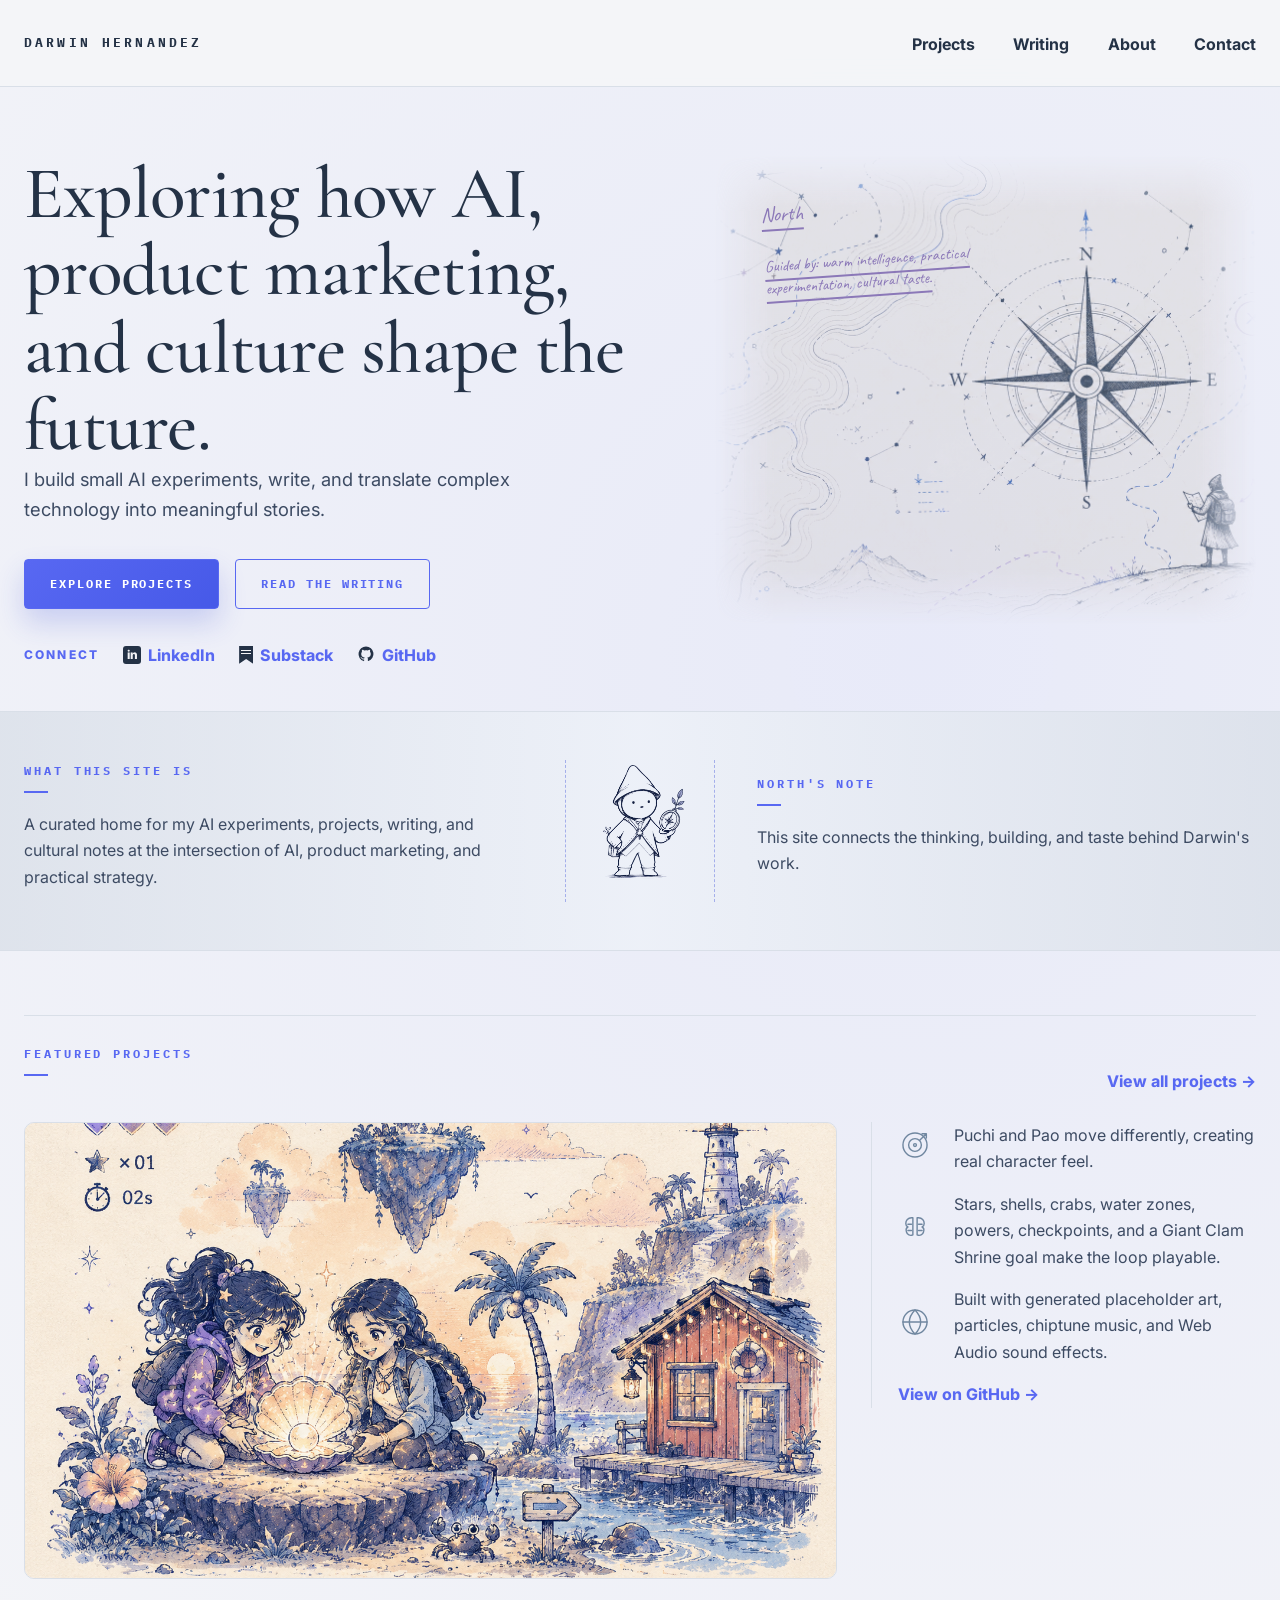
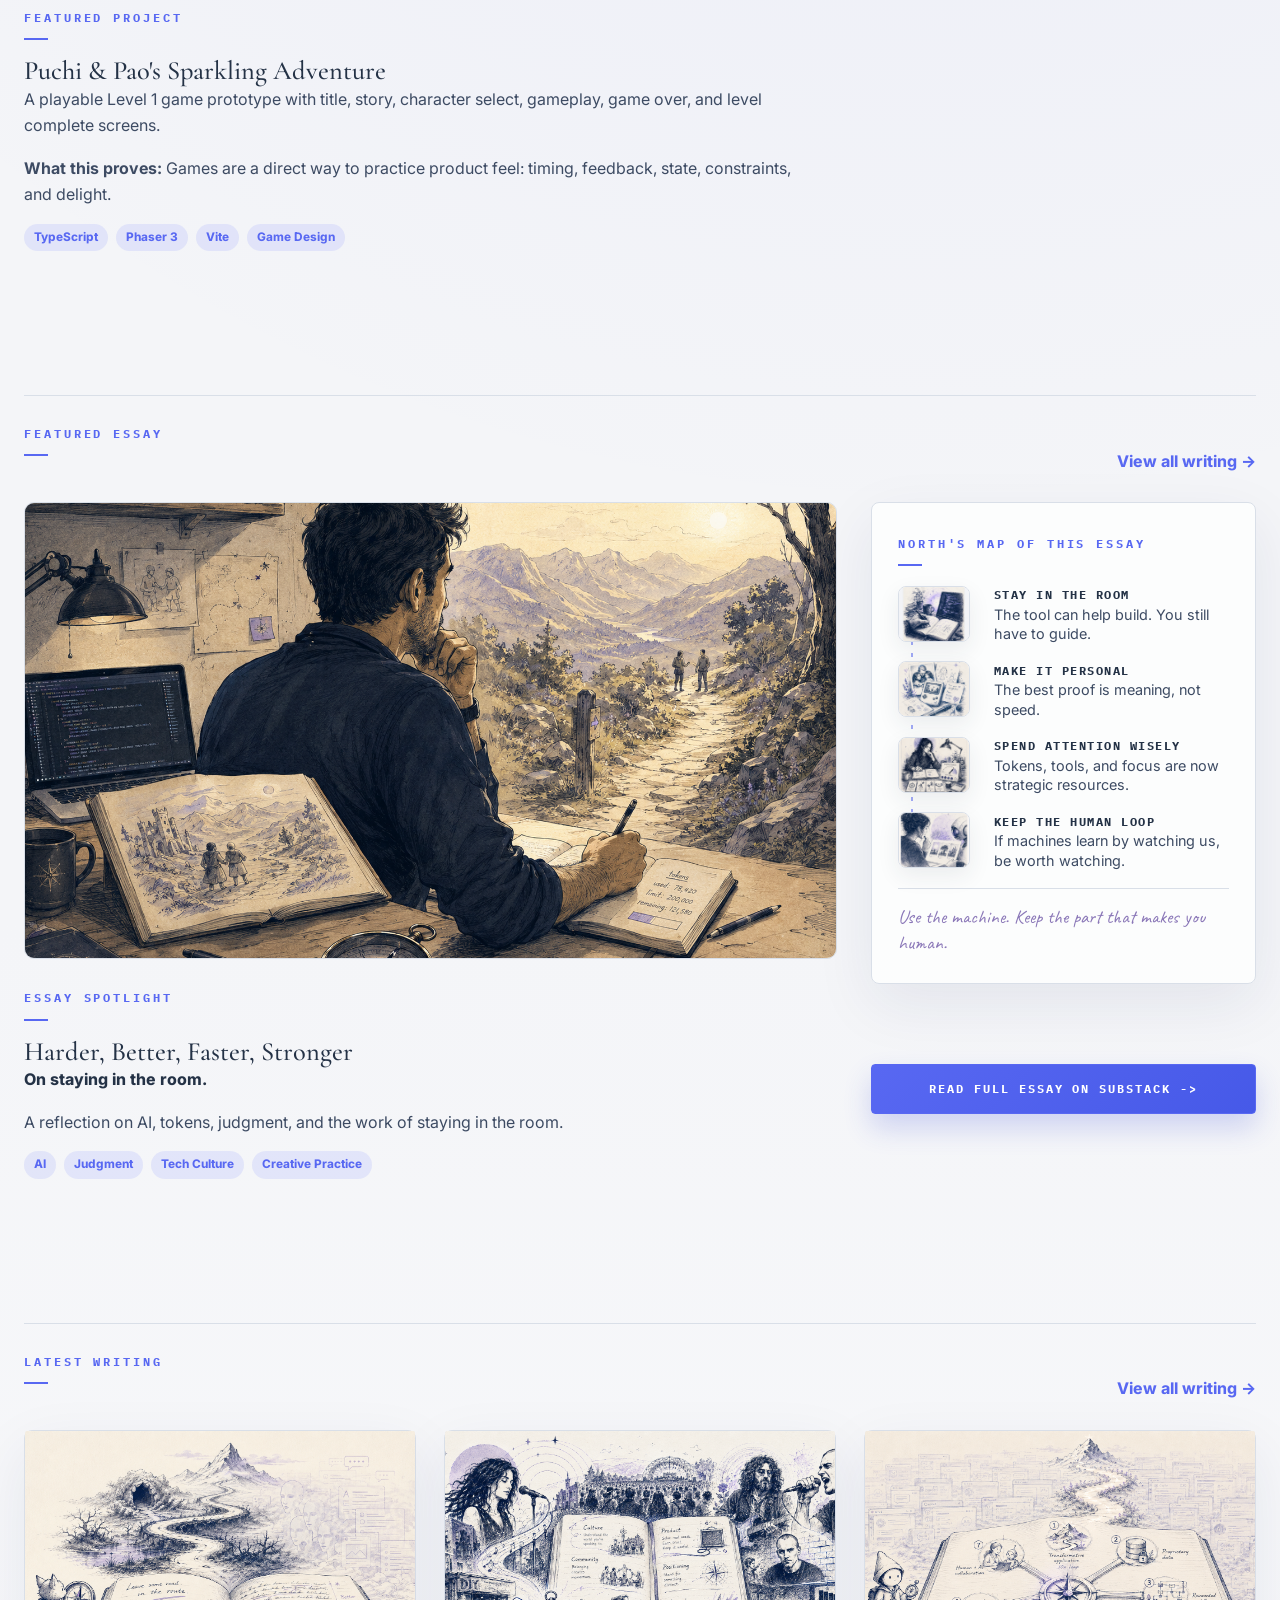
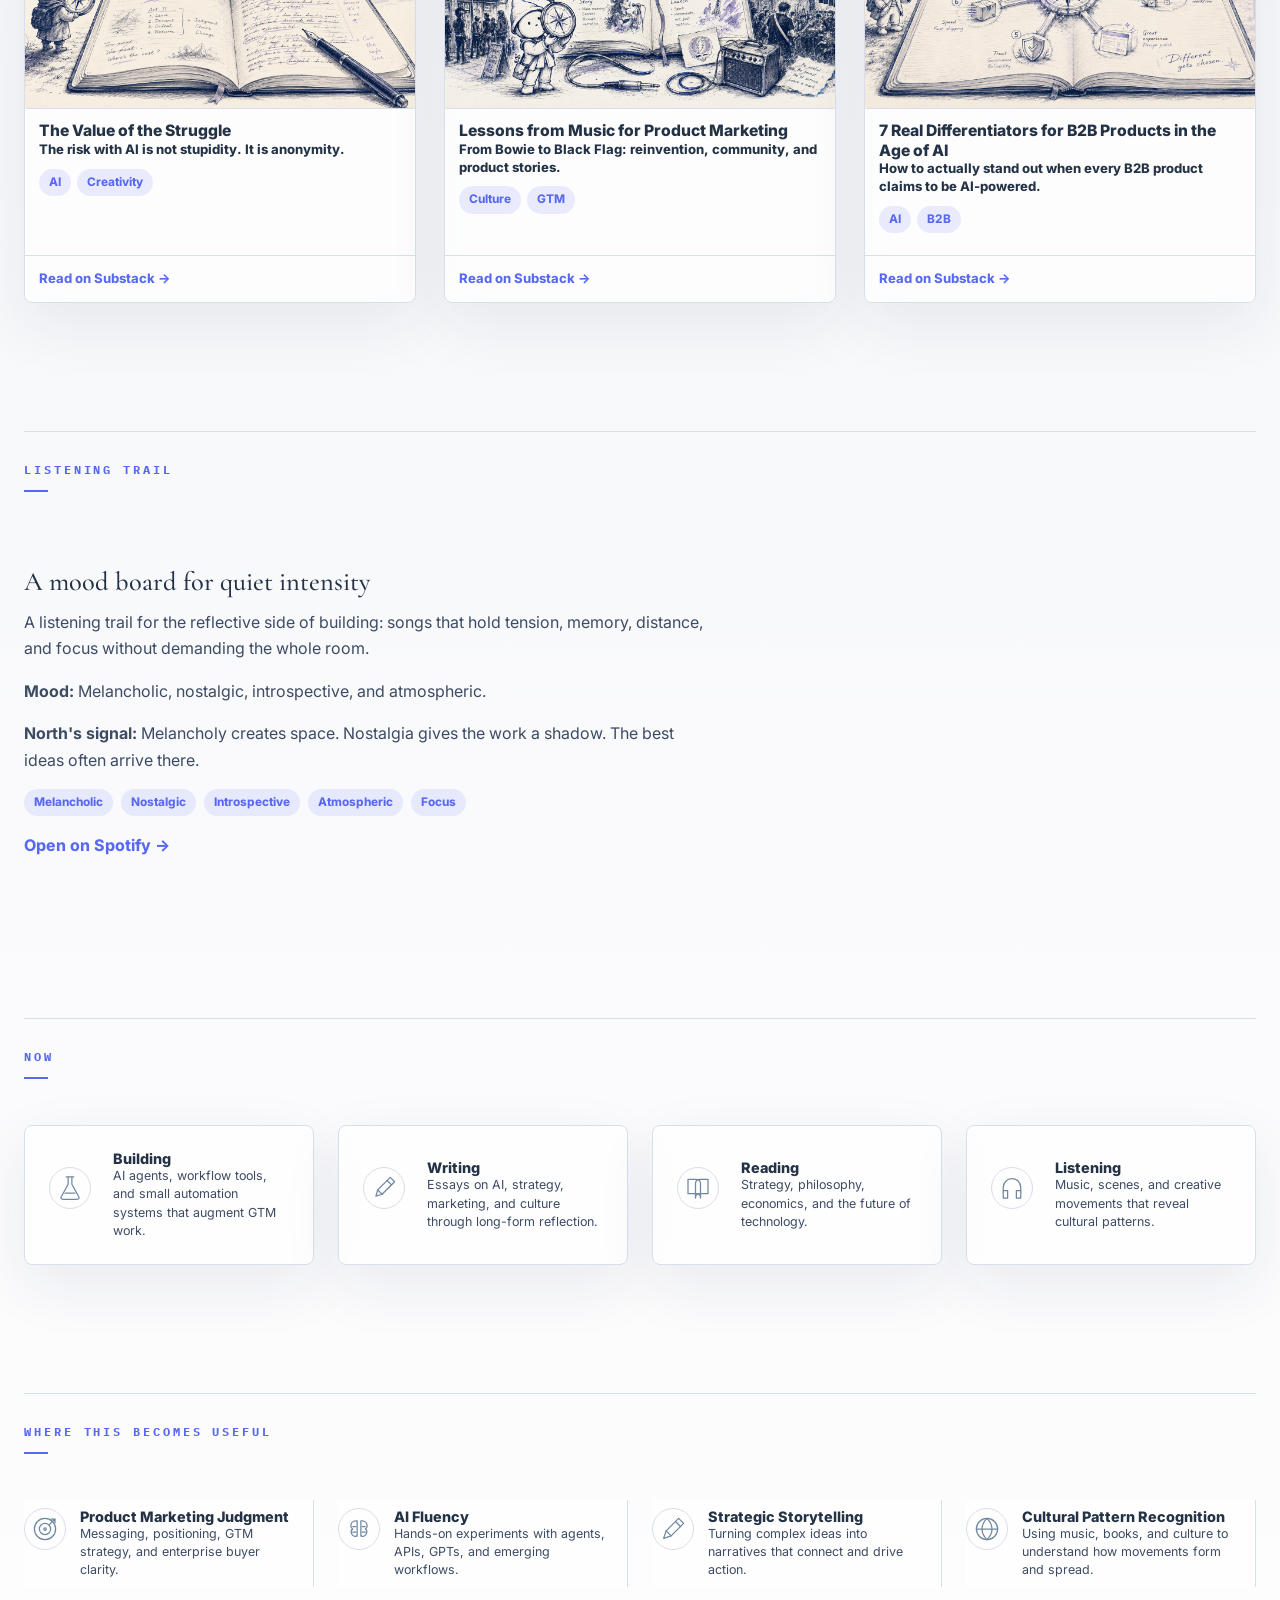
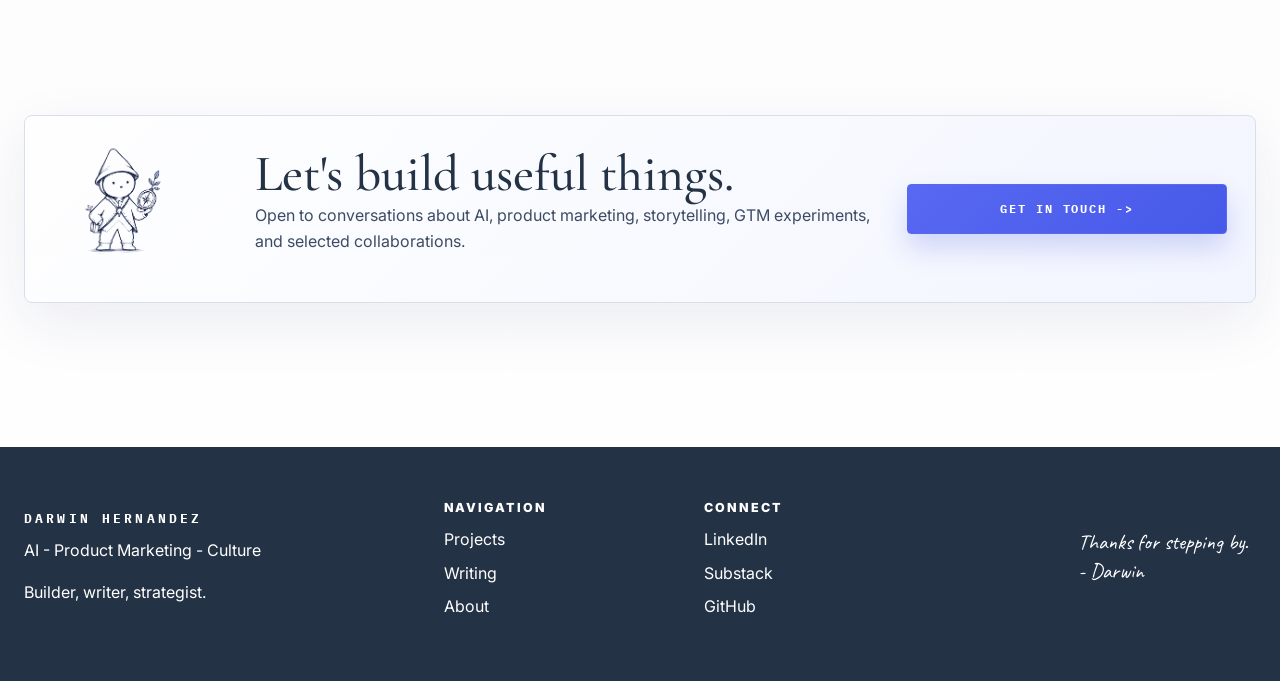
==== commit 6b01bb41: "Add Google Analytics" ====
--- a/index.html
+++ b/index.html
@@ -1,6 +1,15 @@
 <!doctype html>
 <html lang="en">
   <head>
+    <!-- Google tag (gtag.js) -->
+    <script async src="https://www.googletagmanager.com/gtag/js?id=G-YE11LCJGM1"></script>
+    <script>
+      window.dataLayer = window.dataLayer || [];
+      function gtag(){dataLayer.push(arguments);}
+      gtag('js', new Date());
+
+      gtag('config', 'G-YE11LCJGM1');
+    </script>
     <meta charset="utf-8">
     <meta name="viewport" content="width=device-width, initial-scale=1">
     <title>Darwin Hernandez | AI-Fluent Product Marketing &amp; GTM Strategist</title>
@@ -18,6 +27,22 @@
     <meta name="twitter:description" content="Product Marketing and GTM strategist with deep AI fluency, a builder's mindset, and sharp analytical judgment. I translate complex technology into positioning, narrative, and growth.">
     <meta name="twitter:image" content="https://www.darwinhernandez.com/assets/img/wayfinder-hero.png">
     <link rel="stylesheet" href="./assets/css/styles.css">
+    <script type="application/ld+json">
+    {
+      "@context": "https://schema.org",
+      "@type": "Person",
+      "name": "Darwin Hernandez",
+      "alternateName": ["Darwin Hernández", "Darwin Javier Hernandez", "Darwin Javier Hernández"],
+      "url": "https://www.darwinhernandez.com/",
+      "sameAs": [
+        "https://www.linkedin.com/in/darwin-javier-hernandez/",
+        "https://mrdasein.substack.com/",
+        "https://github.com/DarwinJavier"
+      ],
+      "jobTitle": "Product Marketing Manager",
+      "description": "AI-fluent Product Marketing and GTM strategist who turns ambiguous briefs into executable strategy."
+    }
+    </script>
   </head>
   <body data-page="home" data-root=".">
     <header id="site-header" class="site-header"></header>
--- a/assets/css/styles.css
+++ b/assets/css/styles.css
@@ -15,6 +15,8 @@
   --line: #d9dfe8;
   --card: rgba(255, 255, 255, 0.74);
   --shadow: 0 20px 60px rgba(28, 42, 86, 0.08);
+  --ease-out: cubic-bezier(0.23, 1, 0.32, 1);
+  --focus-ring: 0 0 0 3px rgba(89, 104, 242, 0.28);
   --serif: "Cormorant Garamond", Fraunces, Georgia, serif;
   --sans: Inter, "Source Sans 3", Aptos, Arial, sans-serif;
   --mono: "IBM Plex Mono", Consolas, monospace;
@@ -44,6 +46,12 @@
   text-decoration: none;
 }
 
+:where(a, button, input, textarea, select):focus-visible {
+  outline: 2px solid var(--blueprint);
+  outline-offset: 4px;
+  box-shadow: var(--focus-ring);
+}
+
 p {
   color: var(--harbor-soft);
   margin: 0 0 1rem;
@@ -115,10 +123,10 @@
 .nav a {
   border-bottom: 3px solid transparent;
   padding: 29px 0 24px;
-}
-
-.nav a.active,
-.nav a:hover {
+  transition: border-color 180ms ease, color 180ms ease;
+}
+
+.nav a.active {
   border-color: var(--blueprint);
 }
 
@@ -180,6 +188,16 @@
   min-height: 50px;
   padding: 0 25px;
   text-transform: uppercase;
+  transition:
+    background-color 180ms ease,
+    border-color 180ms ease,
+    box-shadow 180ms ease,
+    color 180ms ease,
+    transform 160ms var(--ease-out);
+}
+
+.button:active {
+  transform: scale(0.97);
 }
 
 .button.primary {
@@ -212,6 +230,7 @@
 .text-link {
   color: var(--blueprint);
   font-weight: 750;
+  transition: color 180ms ease, opacity 180ms ease;
 }
 
 .social-link {
@@ -220,6 +239,12 @@
   gap: 7px;
   line-height: 1;
   min-height: 24px;
+  transition: color 180ms ease, transform 160ms var(--ease-out);
+}
+
+.social-link:active,
+.text-link:active {
+  transform: scale(0.97);
 }
 
 .social-icon {
@@ -876,7 +901,7 @@
   align-items: center;
   display: grid;
   gap: 14px;
-  grid-template-columns: 58px 1fr;
+  grid-template-columns: 82px 1fr;
   position: relative;
 }
 
@@ -891,10 +916,10 @@
   font-family: var(--mono);
   font-size: 0.85rem;
   font-weight: 800;
-  height: 48px;
+  height: 56px;
   justify-content: center;
   position: relative;
-  width: 48px;
+  width: 72px;
   z-index: 1;
 }
 
@@ -967,6 +992,36 @@
   border: 1px solid var(--line);
   border-radius: 8px;
   box-shadow: var(--shadow);
+}
+
+.essay-card,
+.essay-tile {
+  position: relative;
+  transition:
+    border-color 200ms ease,
+    box-shadow 200ms ease,
+    transform 200ms var(--ease-out);
+}
+
+.essay-card:focus-within,
+.essay-tile:focus-within {
+  border-color: rgba(89, 104, 242, 0.58);
+  box-shadow: var(--focus-ring), 0 22px 52px rgba(28, 42, 86, 0.12);
+}
+
+.essay-card.small .text-link::after,
+.essay-card.compact .text-link::after,
+.essay-tile .text-link::after {
+  content: "";
+  inset: 0;
+  position: absolute;
+}
+
+.essay-card.small .text-link:focus-visible,
+.essay-card.compact .text-link:focus-visible,
+.essay-tile .text-link:focus-visible {
+  box-shadow: none;
+  outline: none;
 }
 
 .essay-card.small {
@@ -1207,7 +1262,7 @@
   margin: 0;
 }
 
-.project-signal-list span {
+.project-signal-icon {
   align-items: center;
   background: rgba(88, 104, 242, 0.09);
   border: 1px solid rgba(88, 104, 242, 0.16);
@@ -1219,6 +1274,20 @@
   width: 30px;
 }
 
+.project-signal-copy {
+  color: var(--harbor-soft);
+}
+
+.project-signal-copy strong {
+  color: var(--harbor);
+  display: block;
+  font-family: var(--mono);
+  font-size: 0.78rem;
+  letter-spacing: 0.08em;
+  margin-bottom: 3px;
+  text-transform: uppercase;
+}
+
 .project-signal-list svg {
   fill: none;
   height: 17px;
@@ -1237,6 +1306,13 @@
 
 .project-showcase-footer .tags {
   margin: 0;
+}
+
+.project-actions {
+  display: flex;
+  flex-wrap: wrap;
+  gap: 10px;
+  justify-content: flex-end;
 }
 
 .project-card {
@@ -1545,12 +1621,45 @@
   overflow: hidden;
 }
 
+@media (hover: hover) and (pointer: fine) {
+  .nav a:hover {
+    border-color: var(--blueprint);
+    color: var(--blueprint);
+  }
+
+  .button.primary:hover {
+    box-shadow: 0 18px 34px rgba(51, 71, 216, 0.28);
+    transform: translateY(-2px);
+  }
+
+  .button.secondary:hover {
+    background: rgba(89, 104, 255, 0.08);
+  }
+
+  .social-link:hover,
+  .text-link:hover {
+    color: var(--blueprint-2);
+  }
+
+  .social-link:hover {
+    transform: translateY(-1px);
+  }
+
+  .essay-card.small:hover,
+  .essay-card.compact:hover,
+  .essay-tile:hover {
+    border-color: rgba(89, 104, 242, 0.42);
+    box-shadow: 0 24px 54px rgba(28, 42, 86, 0.13);
+    transform: translateY(-3px);
+  }
+}
+
 .essay-tile-image {
   aspect-ratio: 16 / 9;
   background-color: rgba(237, 241, 248, 0.68);
   background-position: center;
   background-repeat: no-repeat;
-  background-size: contain;
+  background-size: cover;
   border-bottom: 1px solid var(--line);
   flex: 0 0 auto;
 }
@@ -1722,8 +1831,30 @@
     width: min(100% - 28px, 1240px);
   }
 
+  .site-header {
+    backdrop-filter: blur(22px);
+  }
+
+  .header-inner {
+    align-items: center;
+    gap: 8px;
+    min-height: 0;
+    padding: 11px 0 0;
+  }
+
+  .header-inner .brand {
+    font-size: 0.68rem;
+    letter-spacing: 0.2em;
+    padding: 3px 0 8px;
+    width: 100%;
+  }
+
   .nav {
-    gap: 14px;
+    align-items: stretch;
+    border-top: 1px solid rgba(112, 135, 160, 0.22);
+    display: grid;
+    gap: 0;
+    grid-template-columns: repeat(4, minmax(0, 1fr));
     width: 100%;
   }
 
@@ -1732,7 +1863,10 @@
   }
 
   .nav a {
-    padding: 4px 0 10px;
+    border-bottom-width: 2px;
+    font-size: 0.69rem;
+    padding: 8px 2px 10px;
+    text-align: center;
   }
 
   .hero {
@@ -1902,7 +2036,7 @@
   }
 
   .north-map-card li {
-    grid-template-columns: 54px 1fr;
+    grid-template-columns: 72px 1fr;
   }
 
   .writing-b-hero {
@@ -1947,9 +2081,34 @@
   display: flex;
   flex-direction: column;
   gap: 2rem;
-  max-width: 720px;
 }
 
 .faq-item h3 {
   margin-bottom: 0.5rem;
 }
+
+@media (prefers-reduced-motion: reduce) {
+  html {
+    scroll-behavior: auto;
+  }
+
+  *,
+  *::before,
+  *::after {
+    animation-duration: 0.01ms !important;
+    animation-iteration-count: 1 !important;
+    scroll-behavior: auto !important;
+    transition-duration: 0.01ms !important;
+  }
+
+  .button:hover,
+  .button:active,
+  .social-link:hover,
+  .social-link:active,
+  .text-link:active,
+  .essay-card.small:hover,
+  .essay-card.compact:hover,
+  .essay-tile:hover {
+    transform: none;
+  }
+}
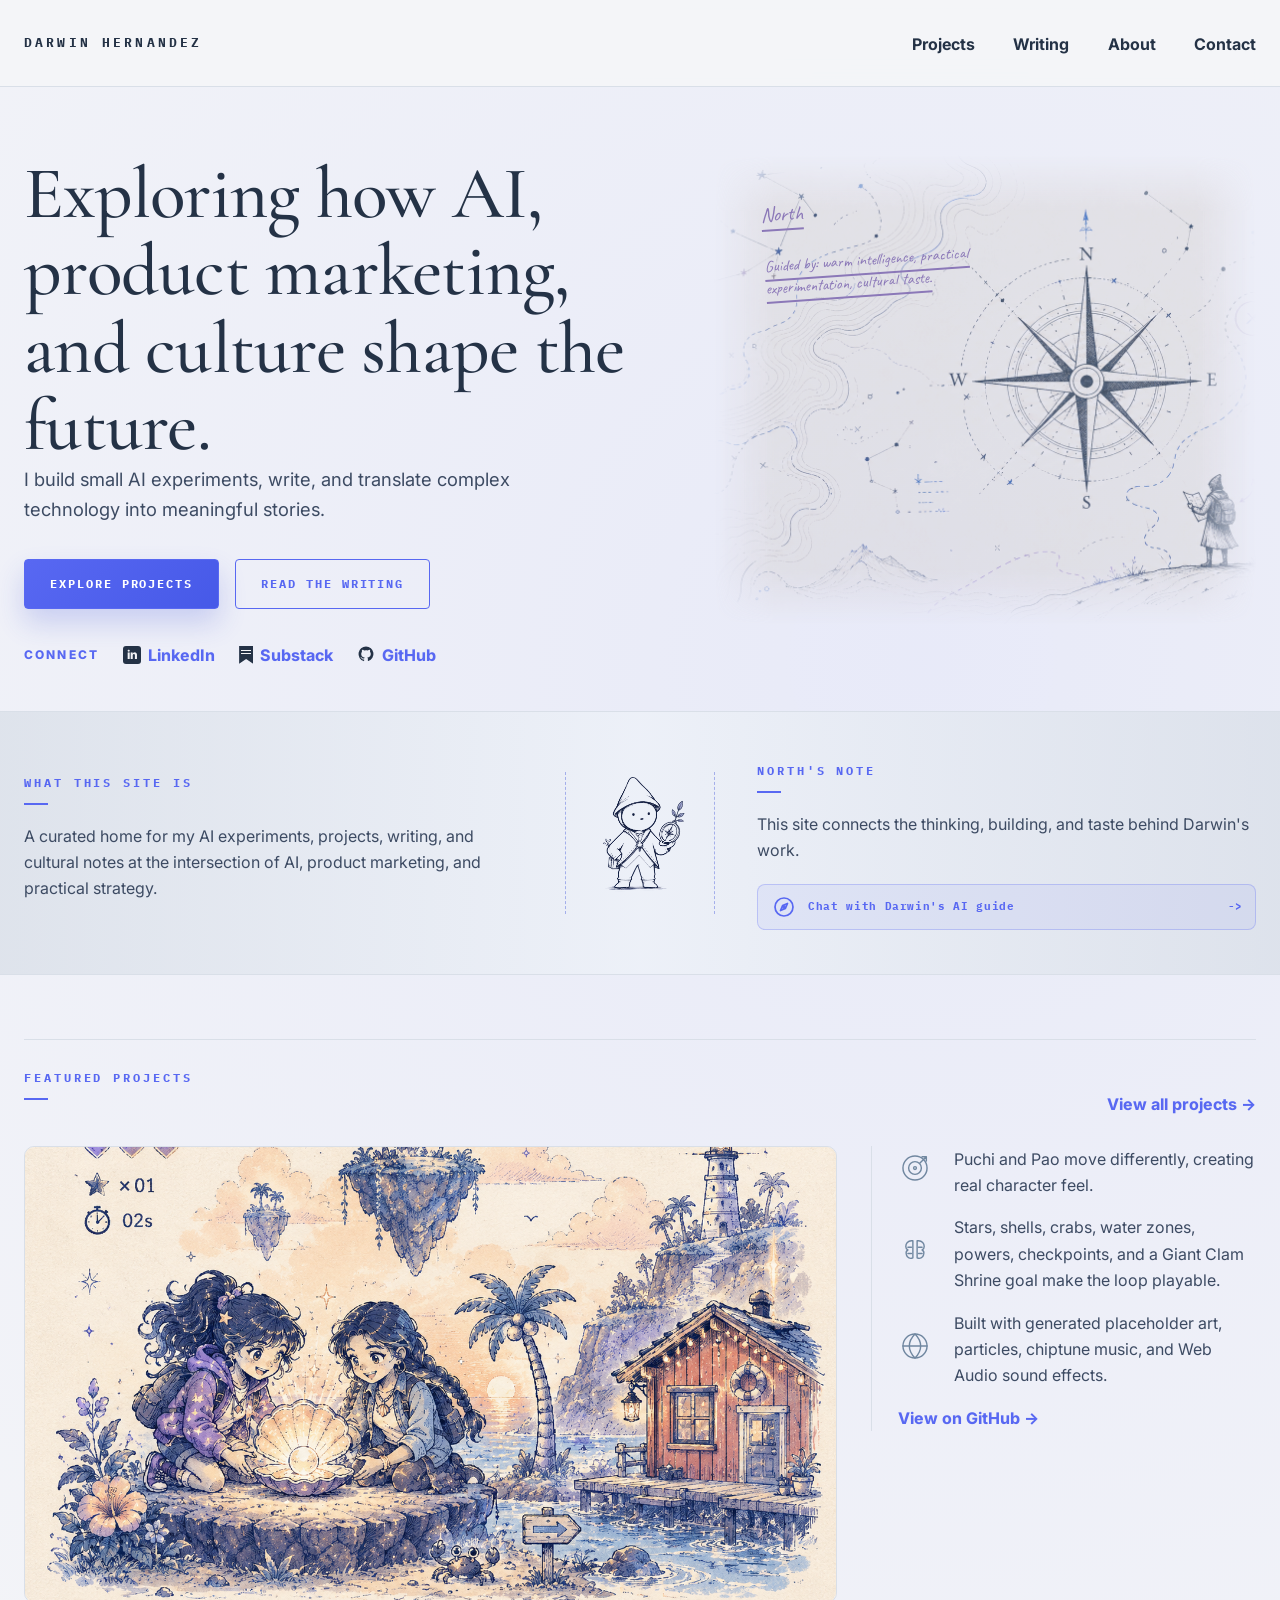
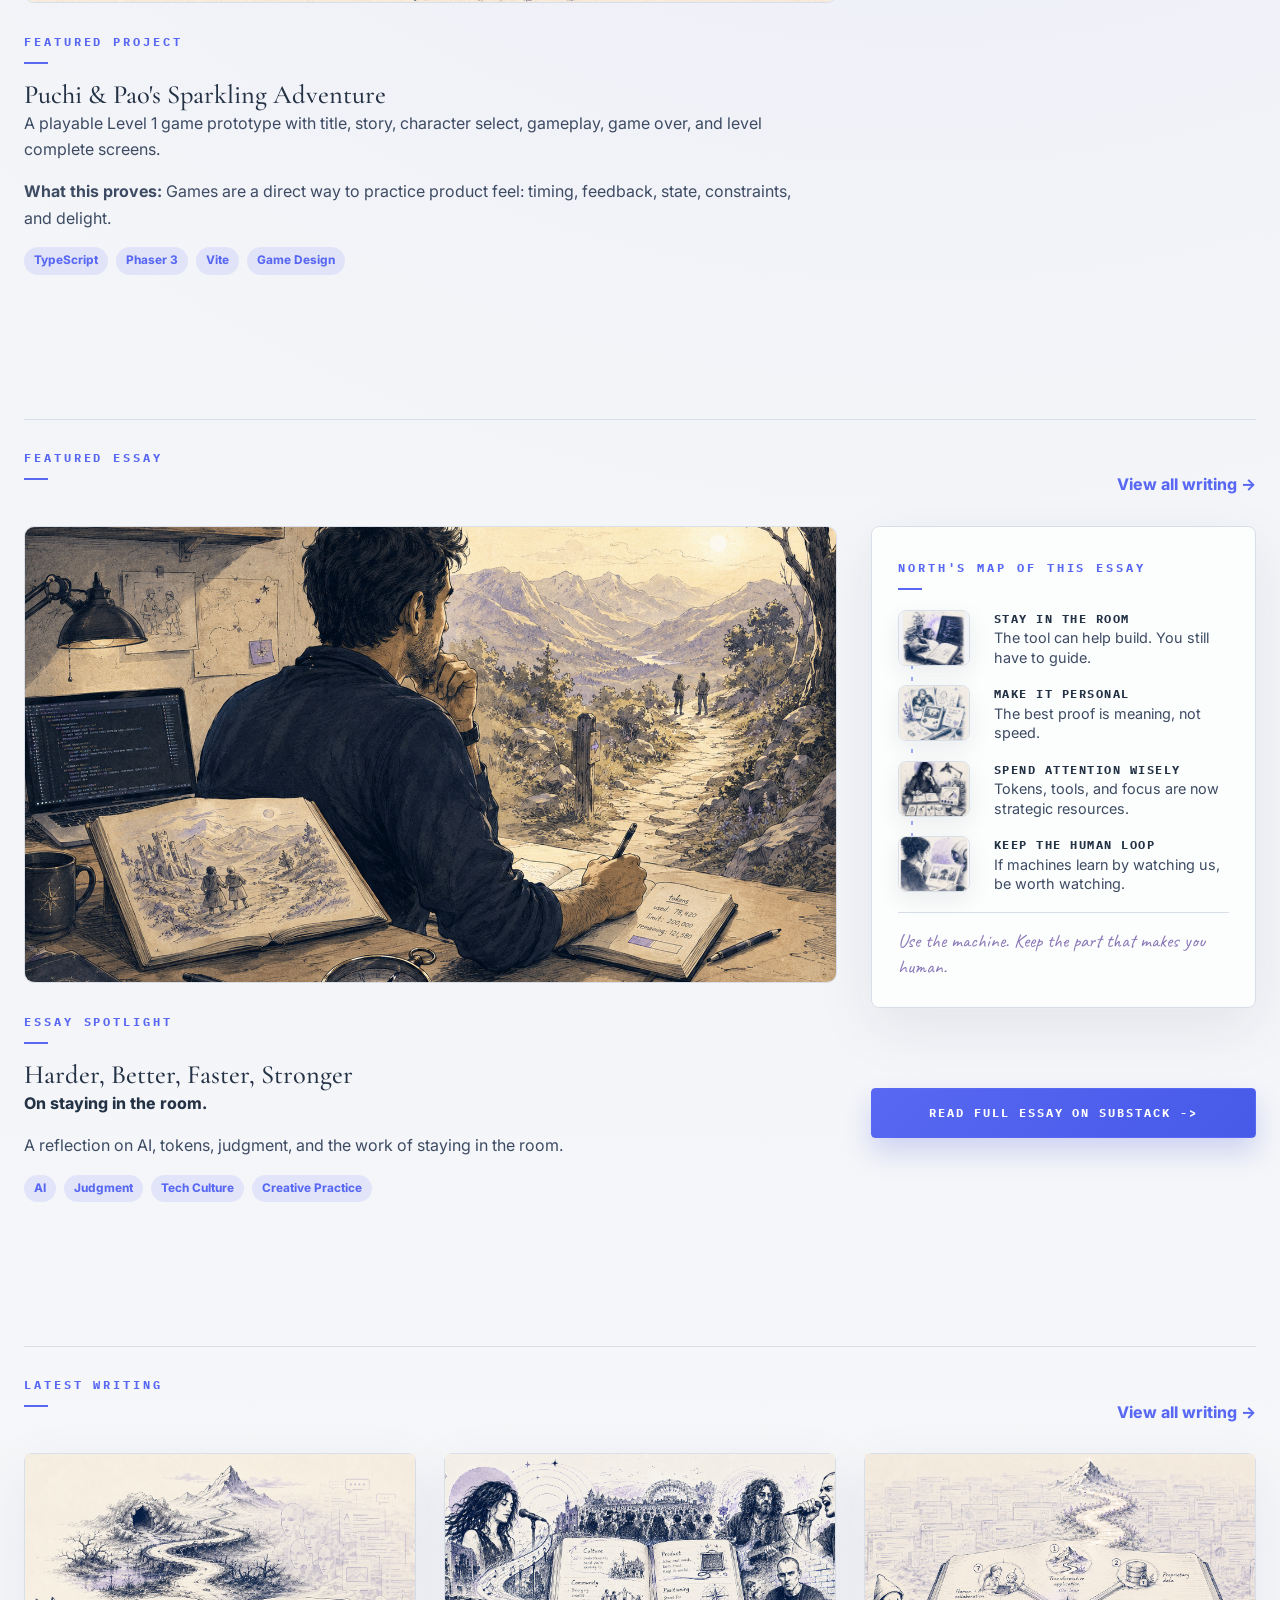
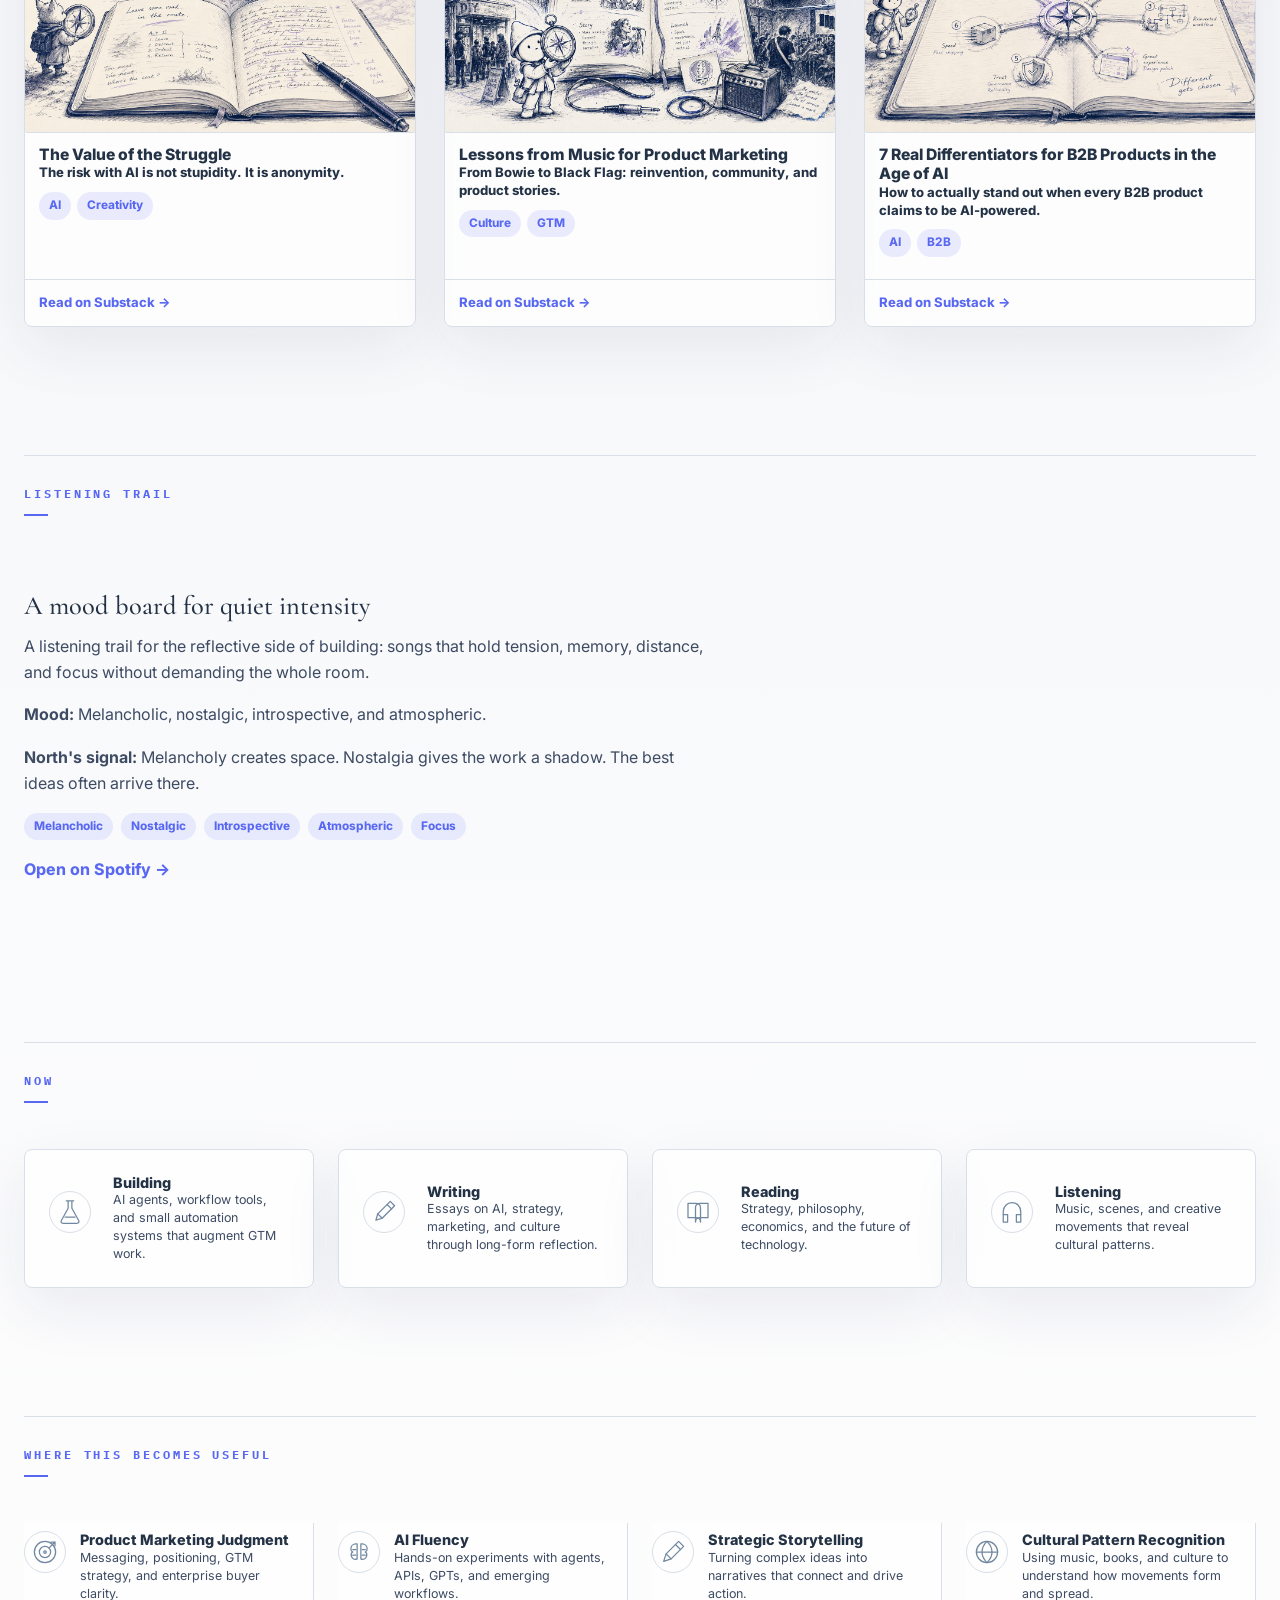
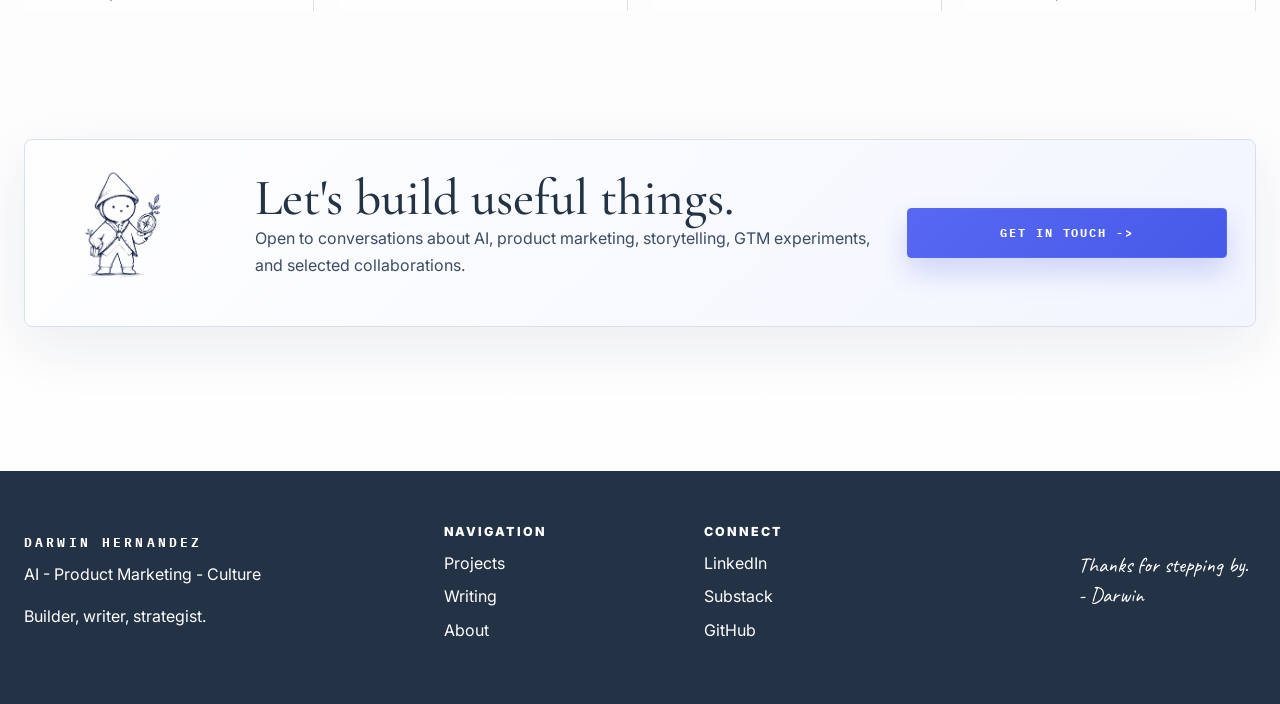
==== commit 1525de45: "Improve homepage chatbot CTA" ====
--- a/index.html
+++ b/index.html
@@ -77,6 +77,15 @@
           <div>
             <span class="eyebrow">North's Note</span>
             <p>This site connects the thinking, building, and taste behind Darwin's work.</p>
+            <a class="north-chat-cta" href="./about/#north-chat">
+              <svg viewBox="0 0 24 24" aria-hidden="true">
+                <circle cx="12" cy="12" r="9"></circle>
+                <path d="m15.5 8.5-2.1 4.9-4.9 2.1 2.1-4.9 4.9-2.1Z"></path>
+                <circle cx="12" cy="12" r="1"></circle>
+              </svg>
+              <span>Chat with Darwin's AI guide</span>
+              <span aria-hidden="true">-&gt;</span>
+            </a>
           </div>
         </div>
       </section>
--- a/assets/css/styles.css
+++ b/assets/css/styles.css
@@ -247,6 +247,44 @@
   transform: scale(0.97);
 }
 
+.north-chat-cta {
+  align-items: center;
+  background: rgba(89, 104, 255, 0.07);
+  border: 1px solid rgba(89, 104, 242, 0.28);
+  border-radius: 8px;
+  color: var(--blueprint);
+  display: grid;
+  font-family: var(--mono);
+  font-size: 0.68rem;
+  font-weight: 800;
+  gap: 10px;
+  grid-template-columns: 28px 1fr auto;
+  letter-spacing: 0.06em;
+  margin-top: 20px;
+  min-height: 46px;
+  padding: 7px 12px;
+  transition:
+    background-color 180ms ease,
+    border-color 180ms ease,
+    box-shadow 180ms ease,
+    transform 160ms var(--ease-out);
+}
+
+.north-chat-cta svg {
+  fill: none;
+  height: 24px;
+  justify-self: center;
+  stroke: currentColor;
+  stroke-linecap: round;
+  stroke-linejoin: round;
+  stroke-width: 1.7;
+  width: 24px;
+}
+
+.north-chat-cta:active {
+  transform: scale(0.97);
+}
+
 .social-icon {
   align-items: center;
   color: var(--harbor);
@@ -1645,6 +1683,13 @@
     transform: translateY(-1px);
   }
 
+  .north-chat-cta:hover {
+    background: rgba(89, 104, 255, 0.12);
+    border-color: rgba(89, 104, 242, 0.48);
+    box-shadow: 0 8px 16px rgba(51, 71, 216, 0.1);
+    transform: translateY(-1px);
+  }
+
   .essay-card.small:hover,
   .essay-card.compact:hover,
   .essay-tile:hover {
@@ -2103,6 +2148,8 @@
 
   .button:hover,
   .button:active,
+  .north-chat-cta:hover,
+  .north-chat-cta:active,
   .social-link:hover,
   .social-link:active,
   .text-link:active,
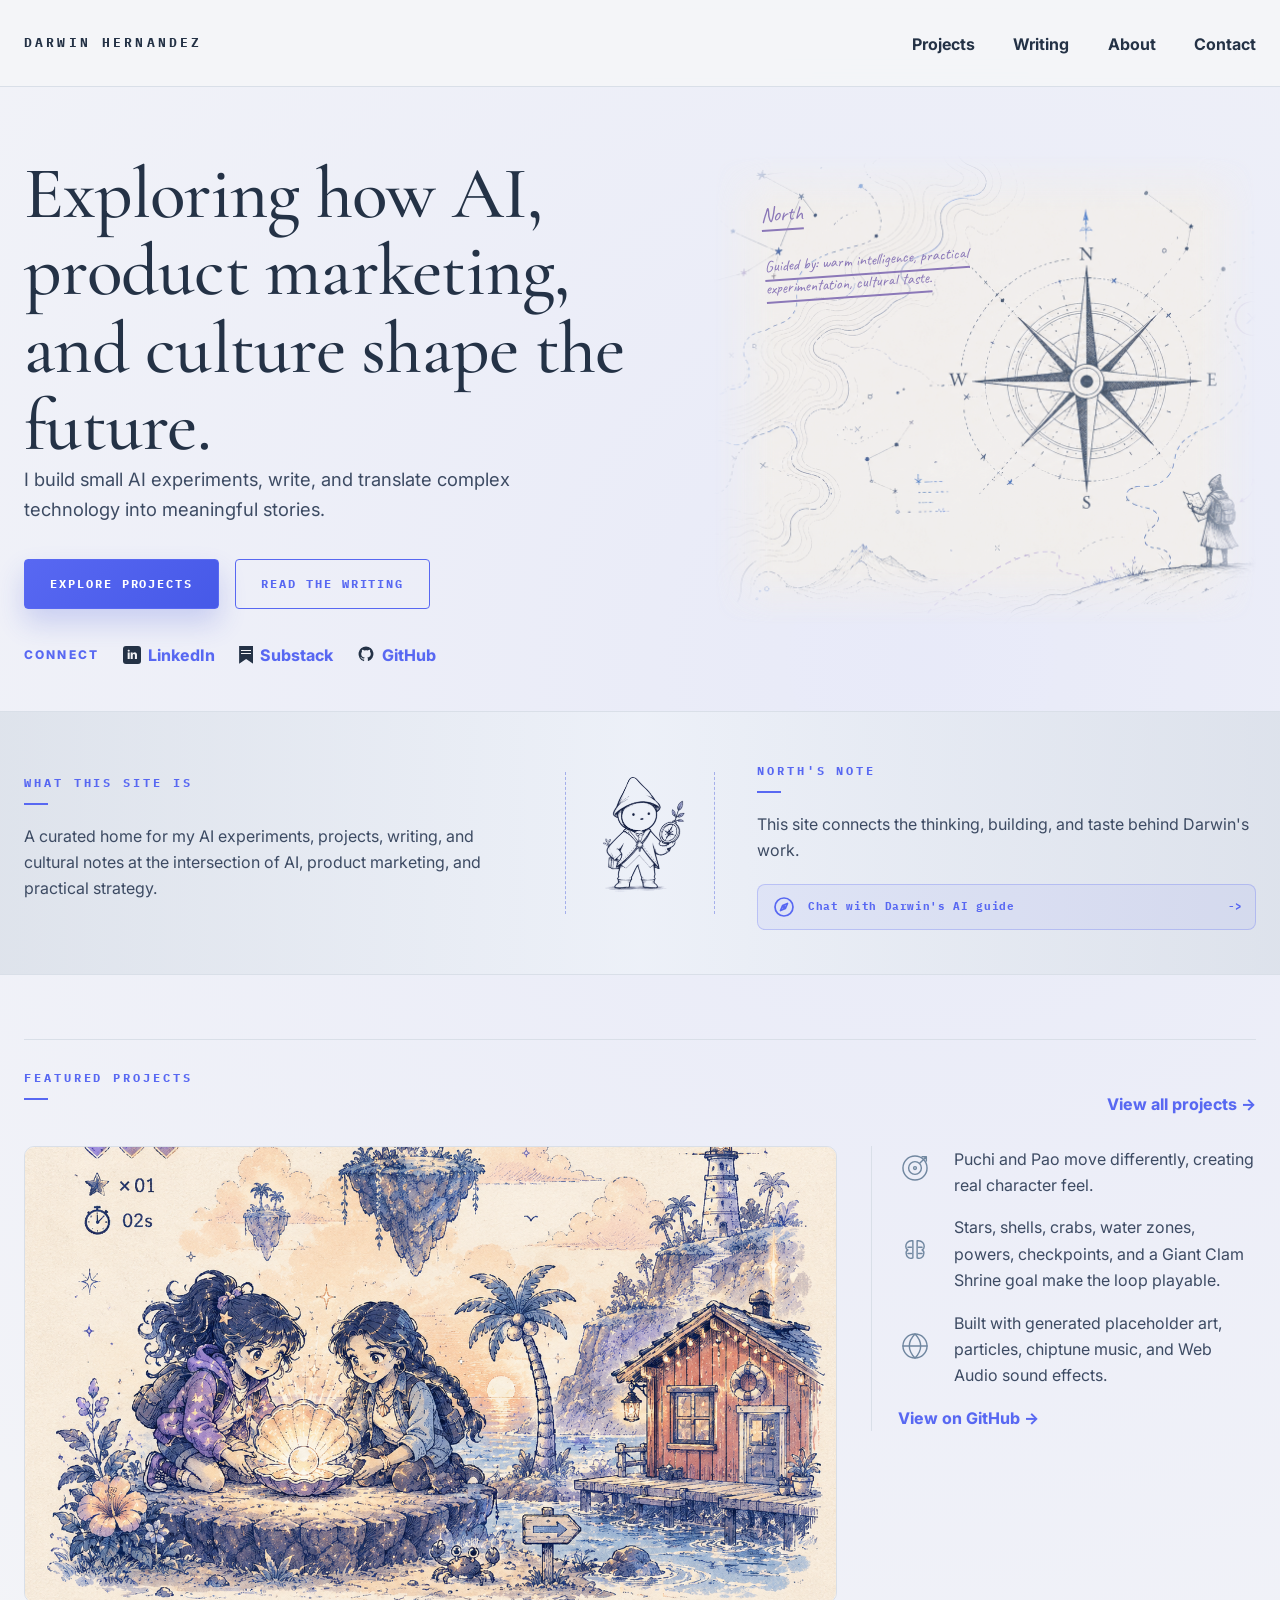
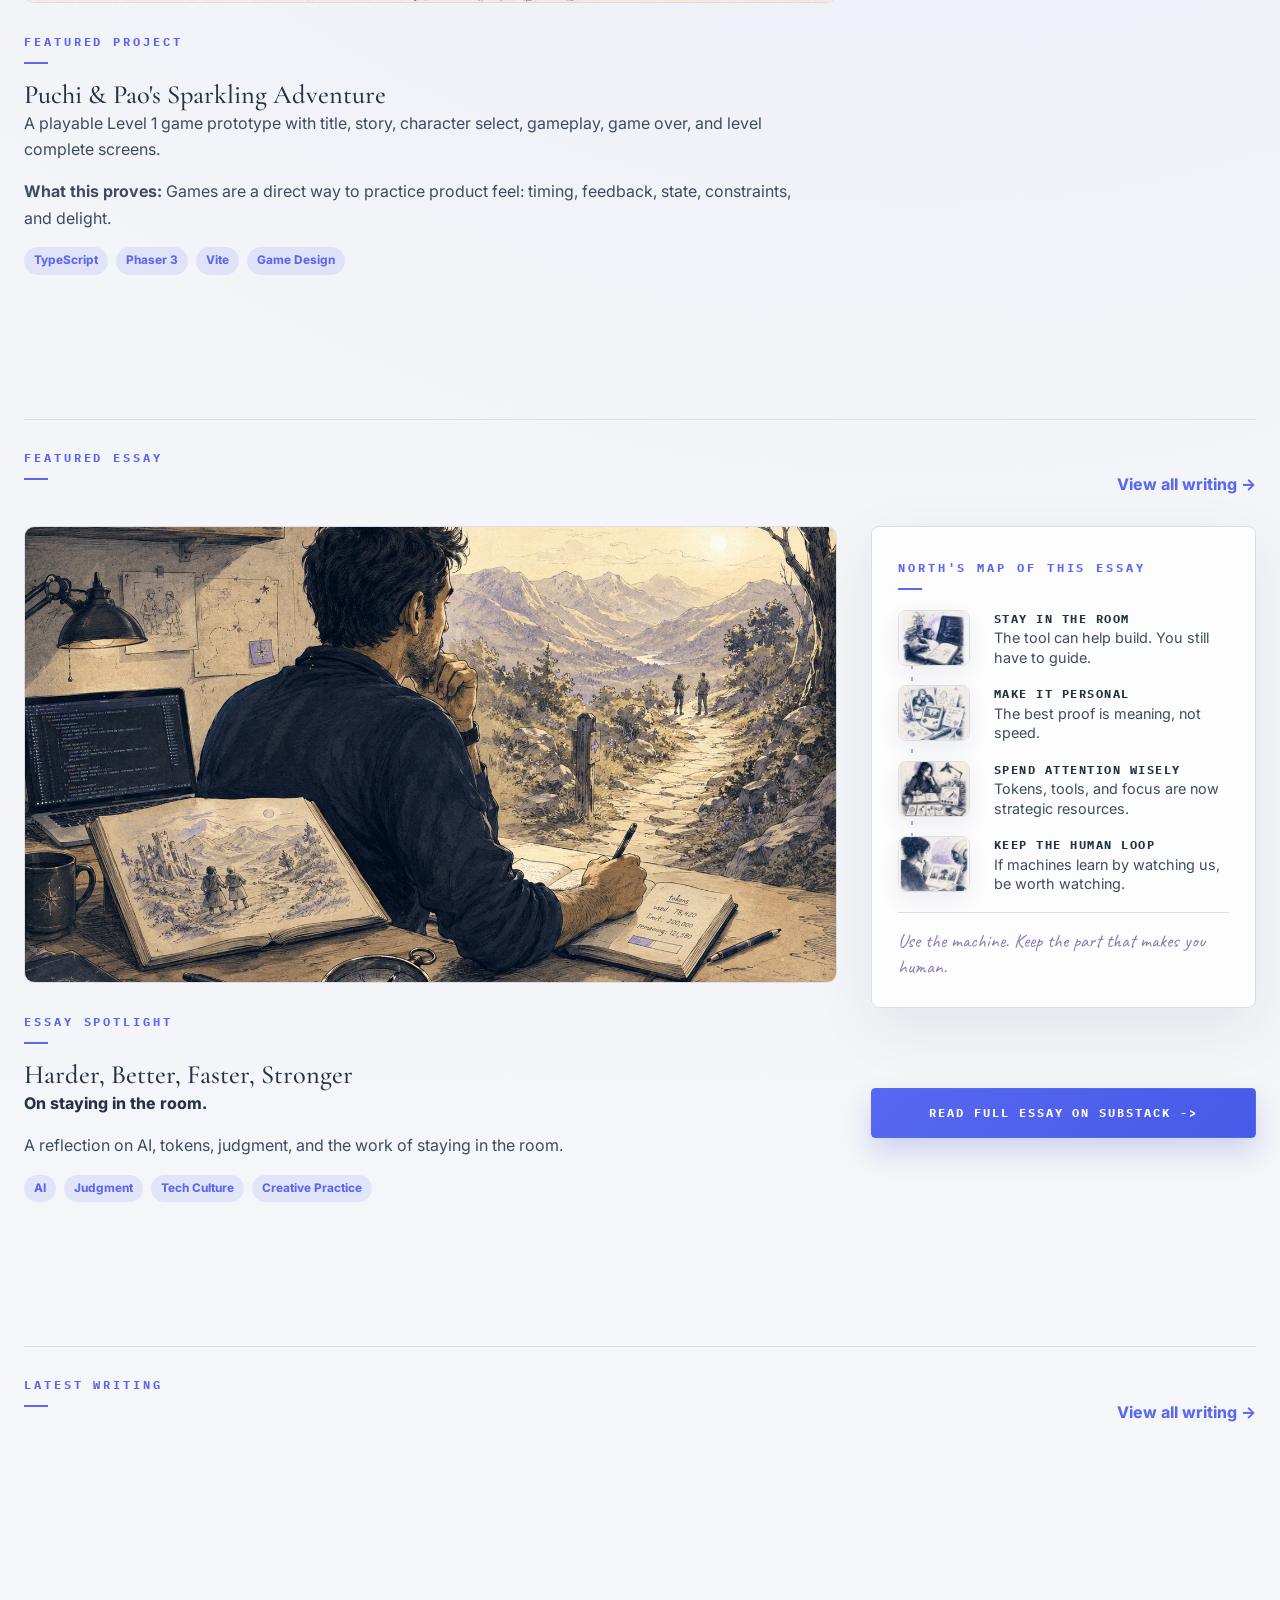
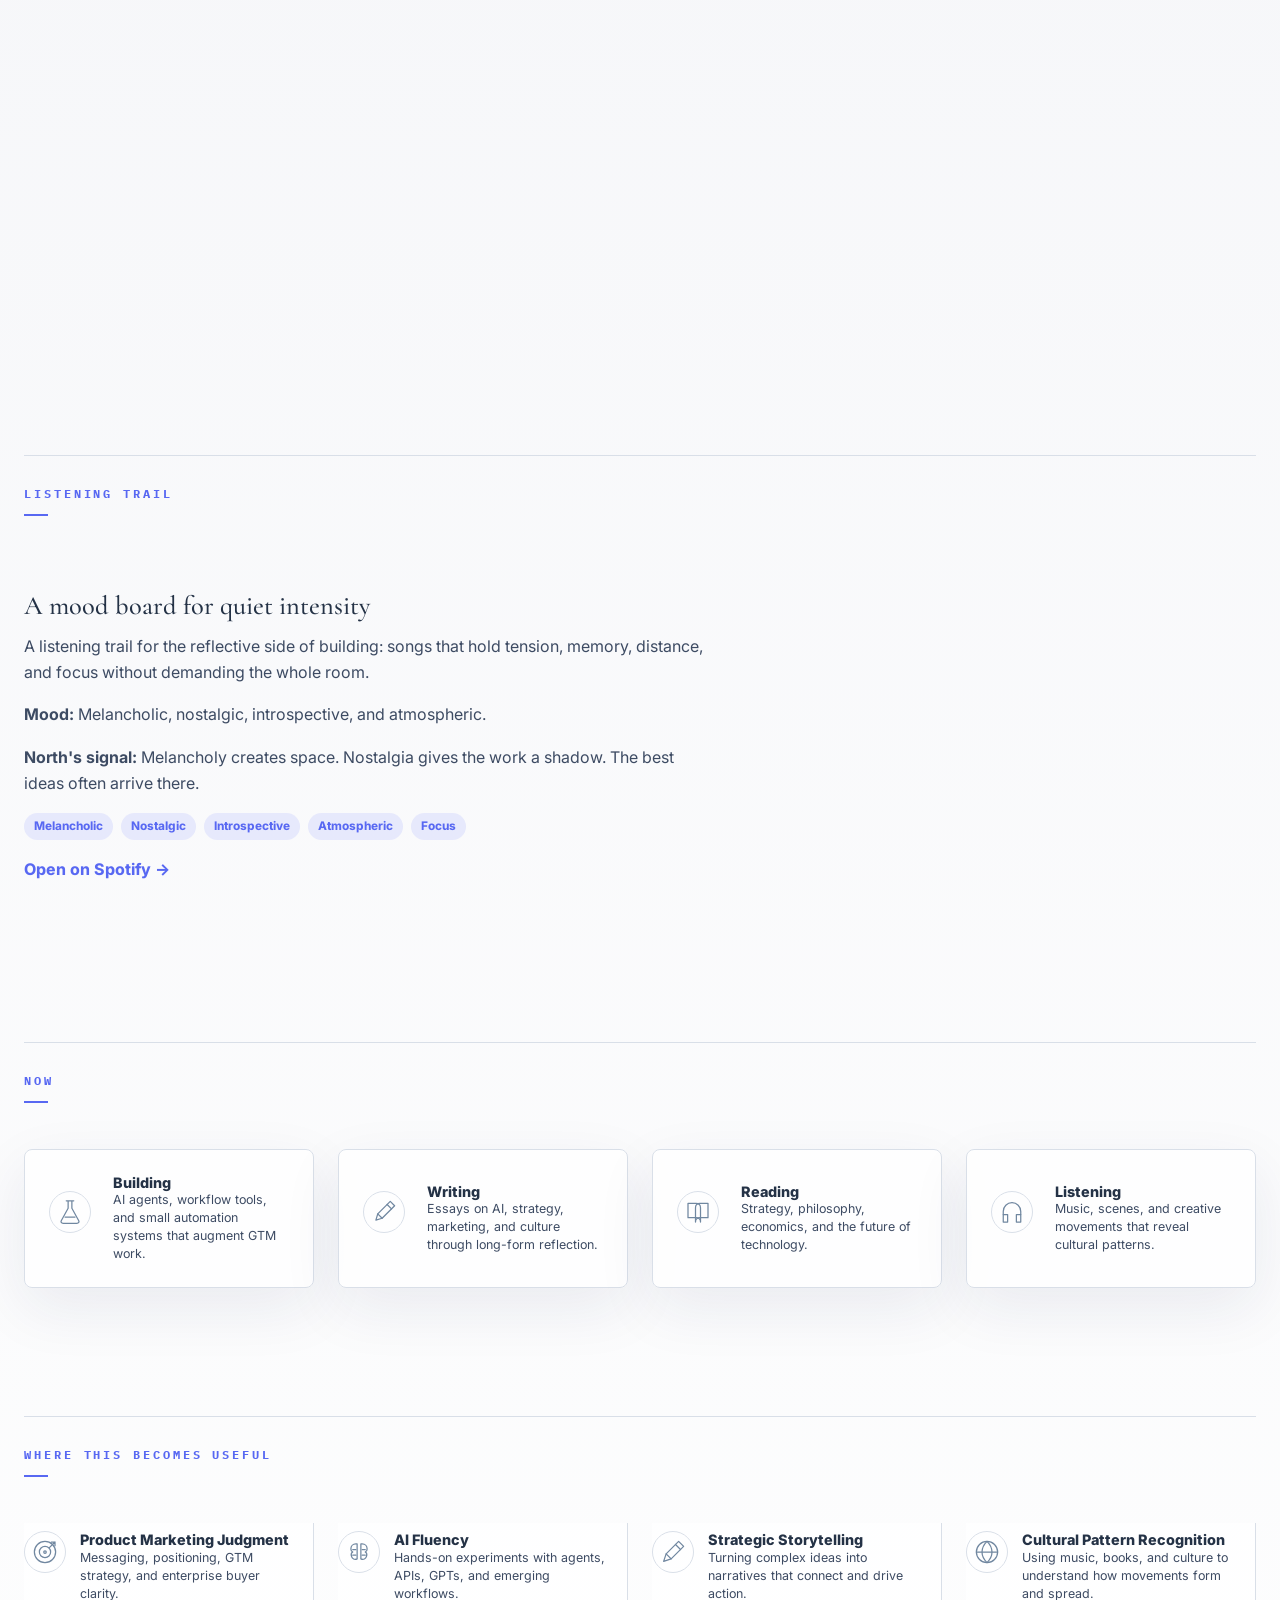
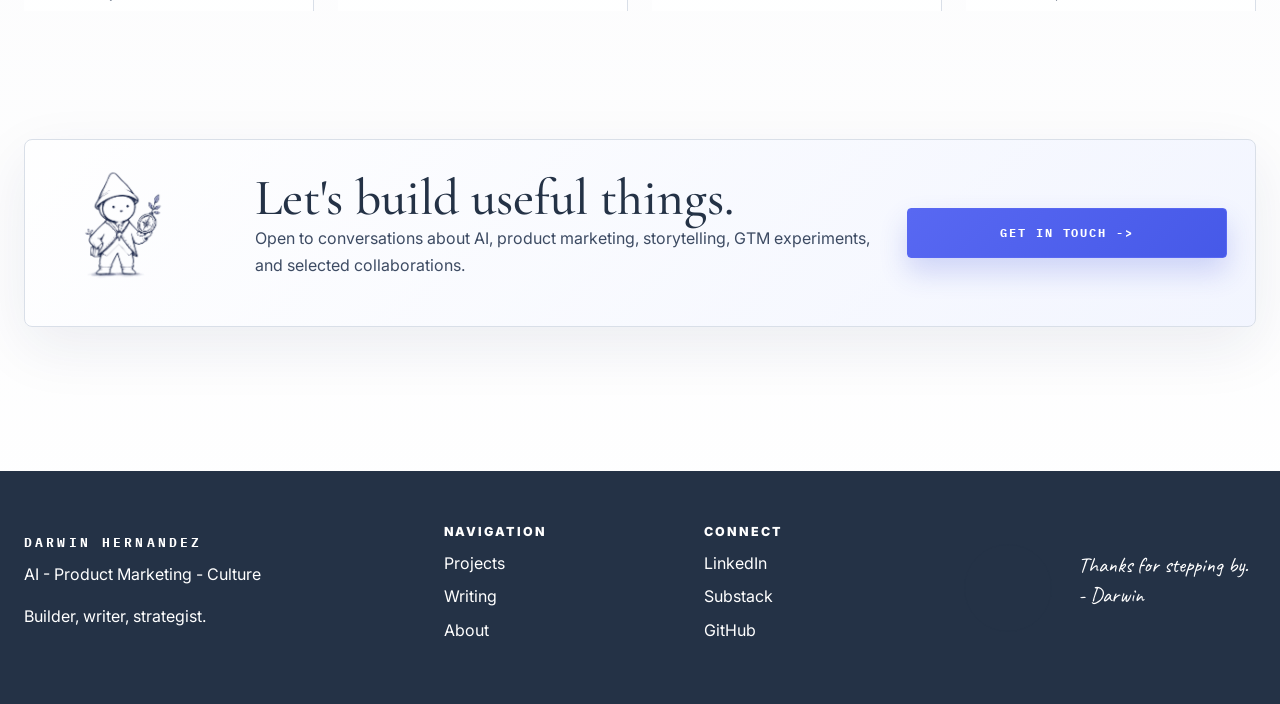
==== commit 8f5b2ee6: "Improve micro-interactions and motion design - Add --spring (cubic-bezier 0.34, 1.56, 0.64, 1) easin" ====
--- a/index.html
+++ b/index.html
@@ -49,20 +49,20 @@
     <main>
       <section class="shell hero">
         <div>
-          <h1>Exploring how AI, product marketing, and culture shape the future.</h1>
-          <p>I build small AI experiments, write, and translate complex technology into meaningful stories.</p>
-          <div class="actions">
+          <h1 class="hero-reveal" style="--reveal-delay: 0ms">Exploring how AI, product marketing, and culture shape the future.</h1>
+          <p class="hero-reveal" style="--reveal-delay: 90ms">I build small AI experiments, write, and translate complex technology into meaningful stories.</p>
+          <div class="actions hero-reveal" style="--reveal-delay: 160ms">
             <a class="button primary" href="./projects/">Explore Projects</a>
             <a class="button secondary" href="./writing/">Read the Writing</a>
           </div>
-          <div class="connect-row">
+          <div class="connect-row hero-reveal" style="--reveal-delay: 220ms">
             <span class="connect-label">Connect</span>
             <a href="https://www.linkedin.com/in/darwin-javier-hernandez/" class="social-link"><span class="social-icon linkedin-icon" aria-hidden="true">in</span>LinkedIn</a>
             <a href="https://mrdasein.substack.com/" class="social-link"><span class="social-icon substack-icon" aria-hidden="true"></span>Substack</a>
             <a href="https://github.com/DarwinJavier" class="social-link"><svg class="social-icon github-svg" viewBox="0 0 24 24" aria-hidden="true"><path d="M12 2a10 10 0 0 0-3.16 19.49c.5.09.68-.22.68-.48v-1.7c-2.78.6-3.37-1.2-3.37-1.2-.45-1.16-1.1-1.47-1.1-1.47-.91-.62.07-.61.07-.61 1 .07 1.53 1.03 1.53 1.03.9 1.52 2.34 1.08 2.91.83.09-.65.35-1.08.63-1.33-2.22-.25-4.55-1.11-4.55-4.93 0-1.09.39-1.98 1.03-2.68-.1-.25-.45-1.27.1-2.64 0 0 .84-.27 2.75 1.02A9.55 9.55 0 0 1 12 6.99c.85 0 1.7.11 2.5.34 1.9-1.29 2.74-1.02 2.74-1.02.55 1.37.2 2.39.1 2.64.64.7 1.03 1.59 1.03 2.68 0 3.83-2.34 4.67-4.56 4.92.36.31.68.91.68 1.84V21c0 .27.18.58.69.48A10 10 0 0 0 12 2Z"/></svg>GitHub</a>
           </div>
         </div>
-        <div id="hero-art"></div>
+        <div id="hero-art" class="hero-reveal" style="--reveal-delay: 80ms"></div>
       </section>
 
       <section class="intro-band">
--- a/assets/css/styles.css
+++ b/assets/css/styles.css
@@ -16,6 +16,8 @@
   --card: rgba(255, 255, 255, 0.74);
   --shadow: 0 20px 60px rgba(28, 42, 86, 0.08);
   --ease-out: cubic-bezier(0.23, 1, 0.32, 1);
+  --spring: cubic-bezier(0.34, 1.56, 0.64, 1);
+  --snap: cubic-bezier(0.17, 0.67, 0.35, 1.1);
   --focus-ring: 0 0 0 3px rgba(89, 104, 242, 0.28);
   --serif: "Cormorant Garamond", Fraunces, Georgia, serif;
   --sans: Inter, "Source Sans 3", Aptos, Arial, sans-serif;
@@ -186,24 +188,40 @@
   justify-content: center;
   letter-spacing: 0.16em;
   min-height: 50px;
+  overflow: hidden;
   padding: 0 25px;
+  position: relative;
   text-transform: uppercase;
   transition:
     background-color 180ms ease,
     border-color 180ms ease,
-    box-shadow 180ms ease,
+    box-shadow 200ms ease,
     color 180ms ease,
-    transform 160ms var(--ease-out);
+    transform 200ms ease;
 }
 
 .button:active {
   transform: scale(0.97);
+  transition: transform 60ms ease-in;
 }
 
 .button.primary {
   background: linear-gradient(135deg, var(--blueprint), var(--blueprint-2));
   box-shadow: 0 14px 28px rgba(51, 71, 216, 0.2);
   color: #fff;
+}
+
+.button.primary::after {
+  background: linear-gradient(135deg, rgba(255, 255, 255, 0.14), rgba(255, 255, 255, 0.04));
+  content: "";
+  inset: 0;
+  opacity: 0;
+  position: absolute;
+  transition: opacity 300ms ease;
+}
+
+.button.primary:hover::after {
+  opacity: 1;
 }
 
 .button.secondary {
@@ -239,7 +257,7 @@
   gap: 7px;
   line-height: 1;
   min-height: 24px;
-  transition: color 180ms ease, transform 160ms var(--ease-out);
+  transition: color 180ms ease, transform 200ms ease;
 }
 
 .social-link:active,
@@ -266,8 +284,8 @@
   transition:
     background-color 180ms ease,
     border-color 180ms ease,
-    box-shadow 180ms ease,
-    transform 160ms var(--ease-out);
+    box-shadow 200ms ease,
+    transform 200ms ease;
 }
 
 .north-chat-cta svg {
@@ -1038,7 +1056,7 @@
   transition:
     border-color 200ms ease,
     box-shadow 200ms ease,
-    transform 200ms var(--ease-out);
+    transform 220ms ease;
 }
 
 .essay-card:focus-within,
@@ -1666,12 +1684,25 @@
   }
 
   .button.primary:hover {
-    box-shadow: 0 18px 34px rgba(51, 71, 216, 0.28);
-    transform: translateY(-2px);
+    box-shadow: 0 20px 40px rgba(51, 71, 216, 0.32);
+    transform: translateY(-3px);
+    transition:
+      background-color 180ms ease,
+      border-color 180ms ease,
+      box-shadow 280ms ease,
+      color 180ms ease,
+      transform 520ms var(--spring);
   }
 
   .button.secondary:hover {
     background: rgba(89, 104, 255, 0.08);
+    transform: translateY(-2px);
+    transition:
+      background-color 180ms ease,
+      border-color 180ms ease,
+      box-shadow 200ms ease,
+      color 180ms ease,
+      transform 480ms var(--spring);
   }
 
   .social-link:hover,
@@ -1680,22 +1711,32 @@
   }
 
   .social-link:hover {
-    transform: translateY(-1px);
+    transform: translateY(-2px);
+    transition: color 180ms ease, transform 420ms var(--spring);
   }
 
   .north-chat-cta:hover {
     background: rgba(89, 104, 255, 0.12);
     border-color: rgba(89, 104, 242, 0.48);
-    box-shadow: 0 8px 16px rgba(51, 71, 216, 0.1);
-    transform: translateY(-1px);
+    box-shadow: 0 8px 18px rgba(51, 71, 216, 0.12);
+    transform: translateY(-2px);
+    transition:
+      background-color 180ms ease,
+      border-color 180ms ease,
+      box-shadow 250ms ease,
+      transform 460ms var(--spring);
   }
 
   .essay-card.small:hover,
   .essay-card.compact:hover,
   .essay-tile:hover {
     border-color: rgba(89, 104, 242, 0.42);
-    box-shadow: 0 24px 54px rgba(28, 42, 86, 0.13);
-    transform: translateY(-3px);
+    box-shadow: 0 24px 54px rgba(28, 42, 86, 0.14);
+    transform: translateY(-5px);
+    transition:
+      border-color 200ms ease,
+      box-shadow 280ms ease,
+      transform 500ms var(--spring);
   }
 }
 
@@ -2121,6 +2162,41 @@
   }
 }
 
+/* Entrance animations */
+@keyframes fade-up {
+  from {
+    opacity: 0;
+    transform: translateY(20px);
+  }
+  to {
+    opacity: 1;
+    transform: translateY(0);
+  }
+}
+
+@keyframes fade-in {
+  from { opacity: 0; }
+  to { opacity: 1; }
+}
+
+.reveal {
+  opacity: 0;
+}
+
+.reveal.visible {
+  animation: fade-up 0.54s var(--spring) both;
+  animation-delay: var(--reveal-delay, 0ms);
+}
+
+.hero-reveal {
+  opacity: 0;
+}
+
+.hero-reveal.visible {
+  animation: fade-up 0.6s var(--spring) both;
+  animation-delay: var(--reveal-delay, 0ms);
+}
+
 /* FAQ / AEO section */
 .faq-list {
   display: flex;
@@ -2158,4 +2234,10 @@
   .essay-tile:hover {
     transform: none;
   }
-}
+
+  .reveal,
+  .hero-reveal {
+    opacity: 1;
+    animation: none;
+  }
+}
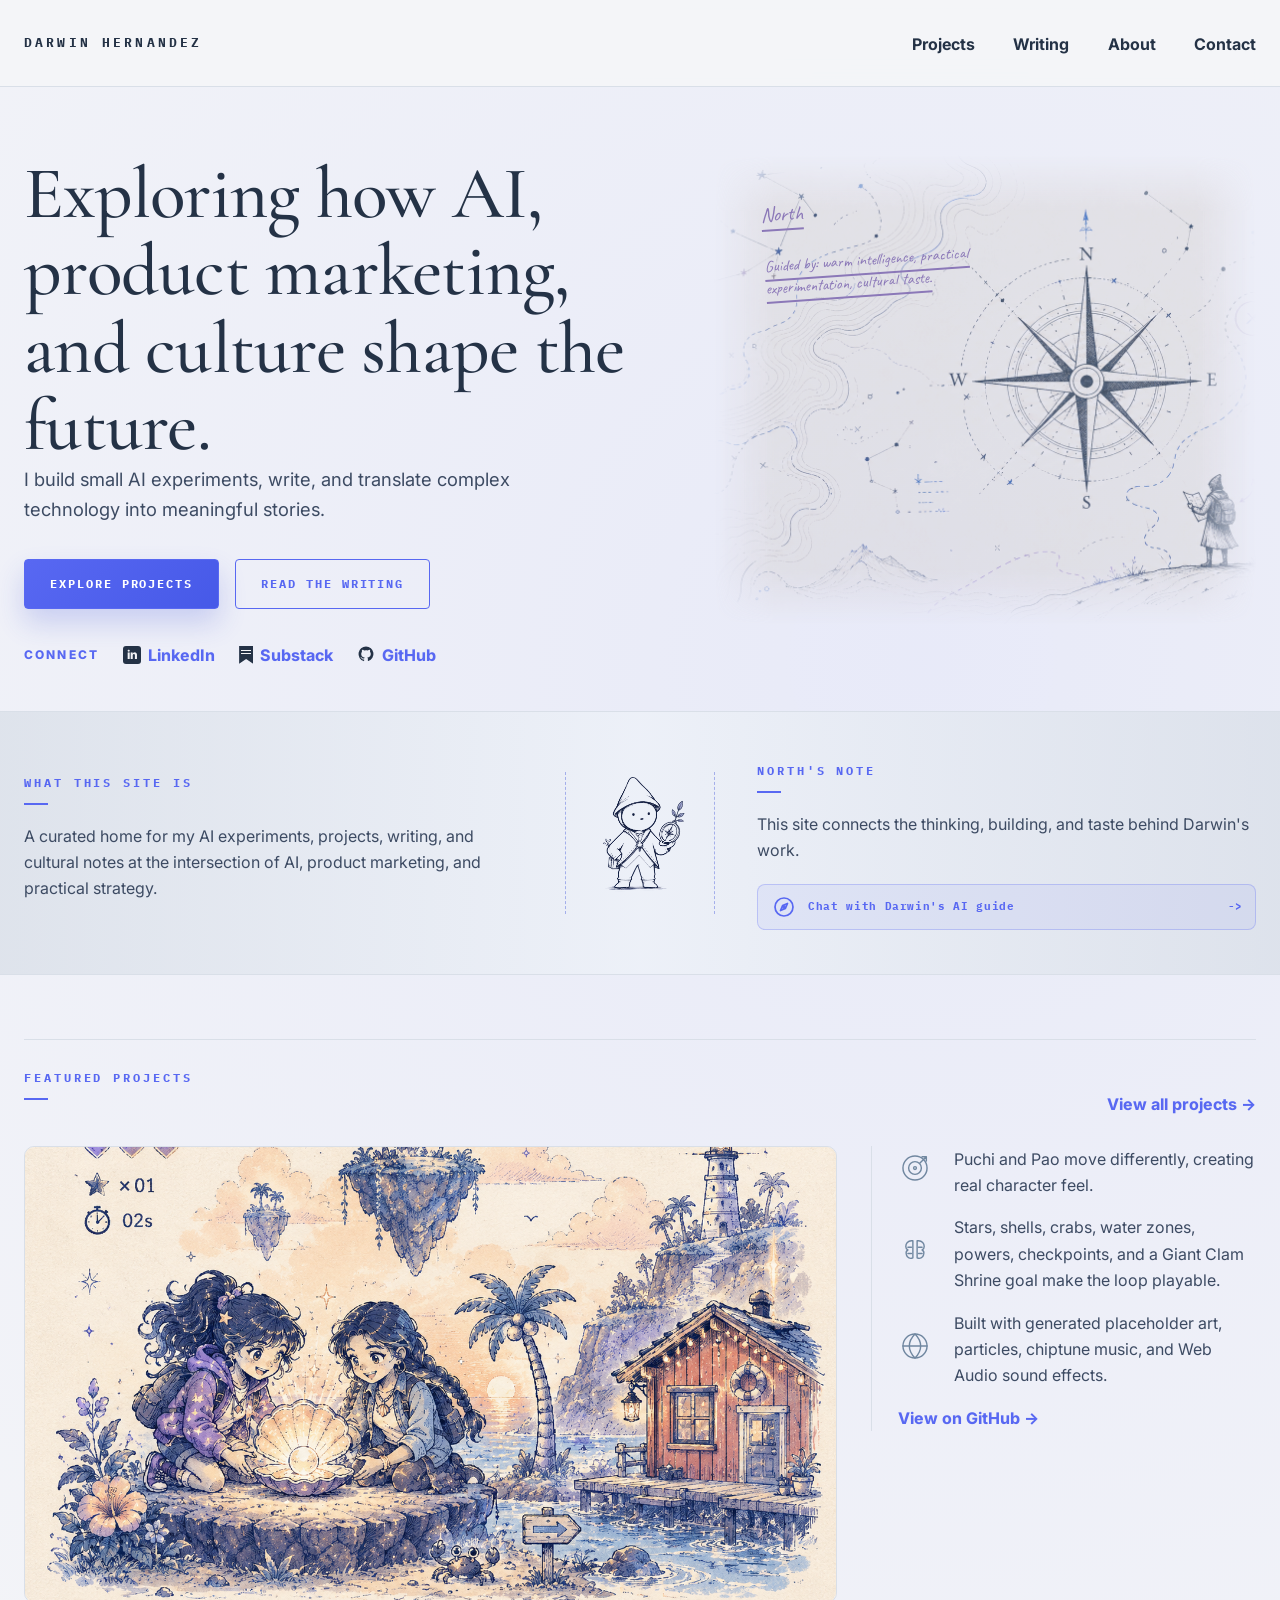
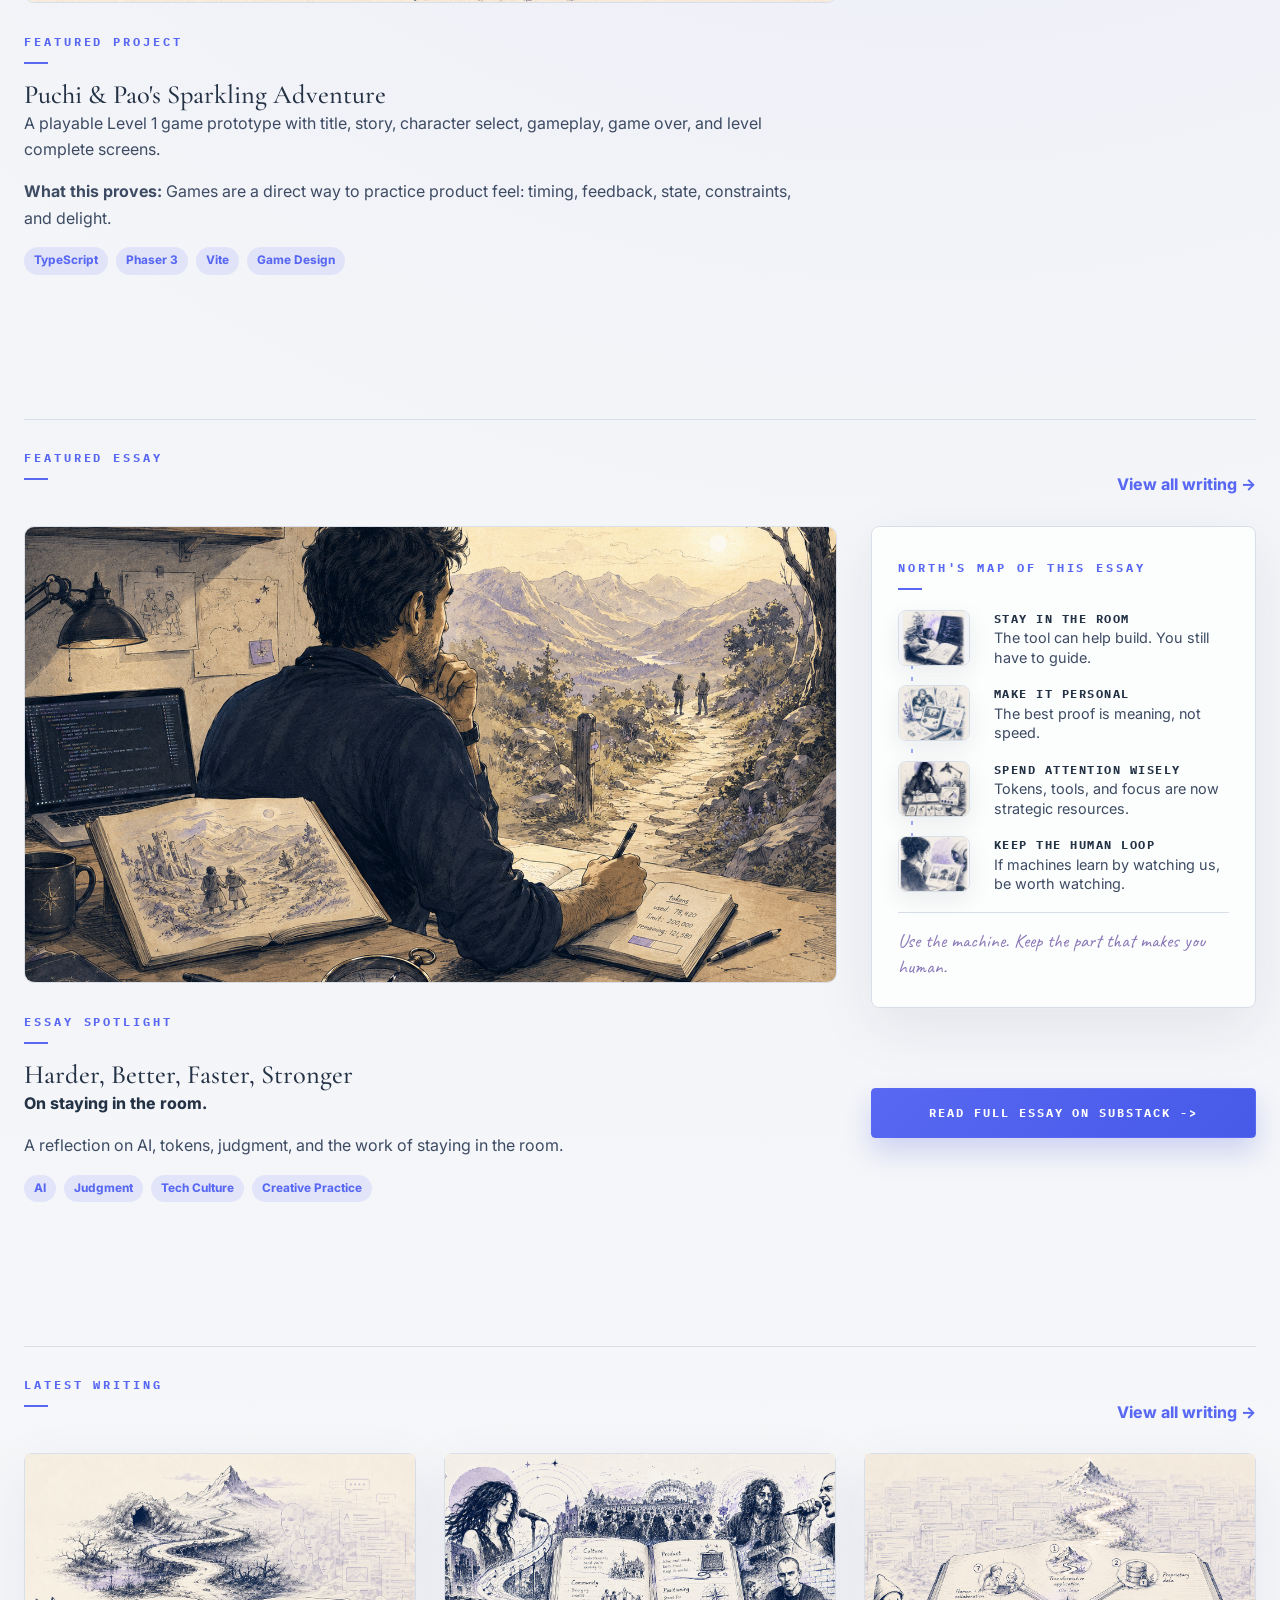
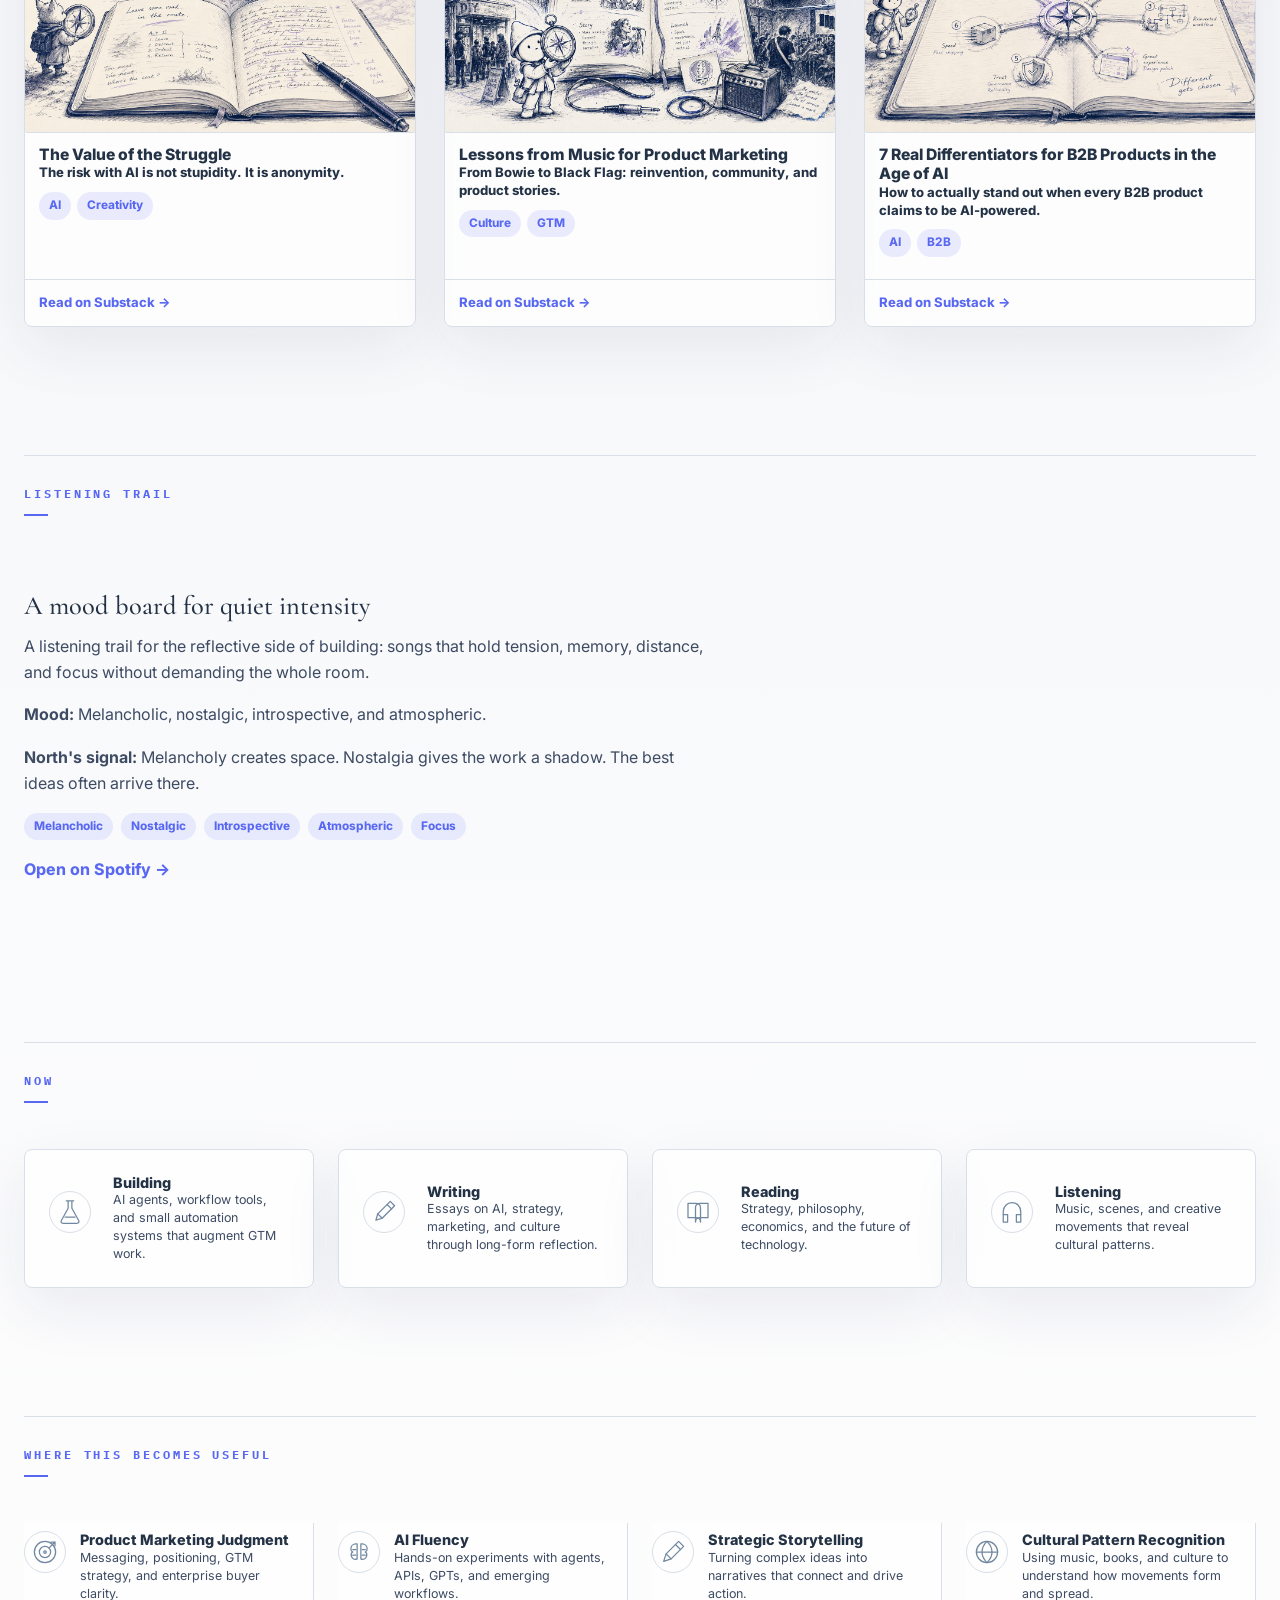
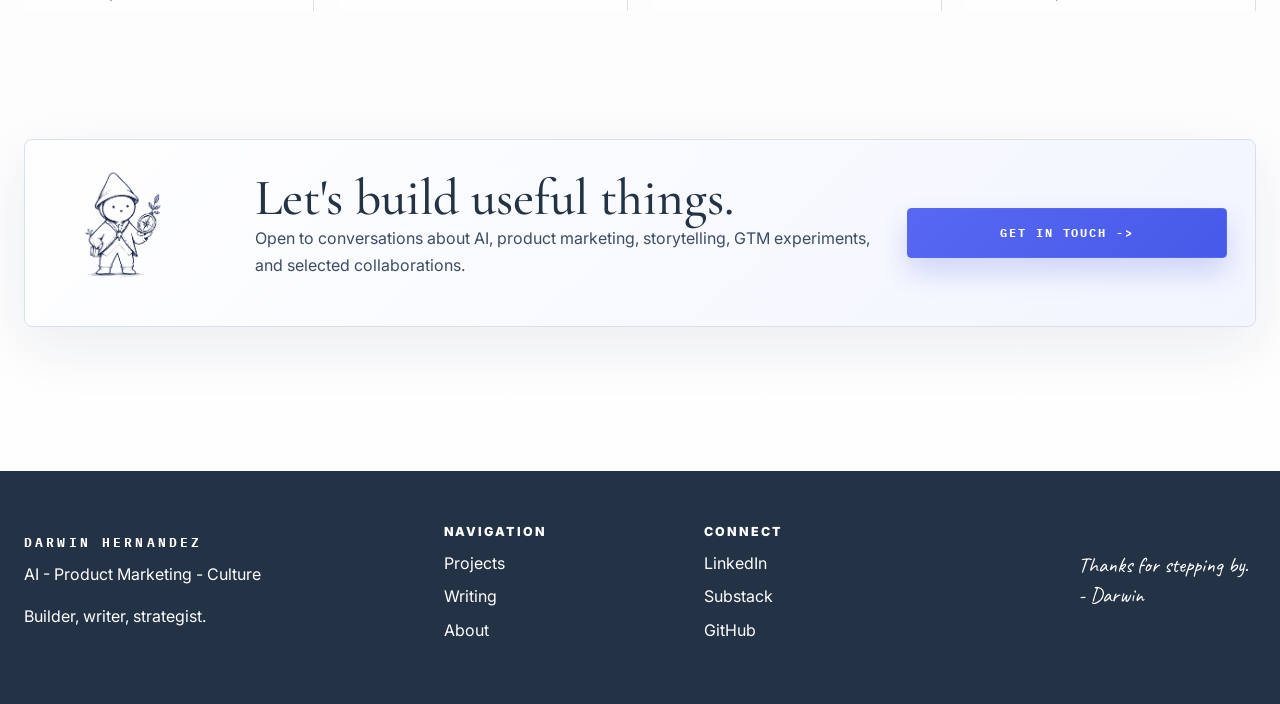
==== commit e72c1960: "Revert "Improve micro-interactions and motion design" This reverts commit 8f5b2ee67b21a050bc91100d6d" ====
--- a/index.html
+++ b/index.html
@@ -49,20 +49,20 @@
     <main>
       <section class="shell hero">
         <div>
-          <h1 class="hero-reveal" style="--reveal-delay: 0ms">Exploring how AI, product marketing, and culture shape the future.</h1>
-          <p class="hero-reveal" style="--reveal-delay: 90ms">I build small AI experiments, write, and translate complex technology into meaningful stories.</p>
-          <div class="actions hero-reveal" style="--reveal-delay: 160ms">
+          <h1>Exploring how AI, product marketing, and culture shape the future.</h1>
+          <p>I build small AI experiments, write, and translate complex technology into meaningful stories.</p>
+          <div class="actions">
             <a class="button primary" href="./projects/">Explore Projects</a>
             <a class="button secondary" href="./writing/">Read the Writing</a>
           </div>
-          <div class="connect-row hero-reveal" style="--reveal-delay: 220ms">
+          <div class="connect-row">
             <span class="connect-label">Connect</span>
             <a href="https://www.linkedin.com/in/darwin-javier-hernandez/" class="social-link"><span class="social-icon linkedin-icon" aria-hidden="true">in</span>LinkedIn</a>
             <a href="https://mrdasein.substack.com/" class="social-link"><span class="social-icon substack-icon" aria-hidden="true"></span>Substack</a>
             <a href="https://github.com/DarwinJavier" class="social-link"><svg class="social-icon github-svg" viewBox="0 0 24 24" aria-hidden="true"><path d="M12 2a10 10 0 0 0-3.16 19.49c.5.09.68-.22.68-.48v-1.7c-2.78.6-3.37-1.2-3.37-1.2-.45-1.16-1.1-1.47-1.1-1.47-.91-.62.07-.61.07-.61 1 .07 1.53 1.03 1.53 1.03.9 1.52 2.34 1.08 2.91.83.09-.65.35-1.08.63-1.33-2.22-.25-4.55-1.11-4.55-4.93 0-1.09.39-1.98 1.03-2.68-.1-.25-.45-1.27.1-2.64 0 0 .84-.27 2.75 1.02A9.55 9.55 0 0 1 12 6.99c.85 0 1.7.11 2.5.34 1.9-1.29 2.74-1.02 2.74-1.02.55 1.37.2 2.39.1 2.64.64.7 1.03 1.59 1.03 2.68 0 3.83-2.34 4.67-4.56 4.92.36.31.68.91.68 1.84V21c0 .27.18.58.69.48A10 10 0 0 0 12 2Z"/></svg>GitHub</a>
           </div>
         </div>
-        <div id="hero-art" class="hero-reveal" style="--reveal-delay: 80ms"></div>
+        <div id="hero-art"></div>
       </section>
 
       <section class="intro-band">
--- a/assets/css/styles.css
+++ b/assets/css/styles.css
@@ -16,8 +16,6 @@
   --card: rgba(255, 255, 255, 0.74);
   --shadow: 0 20px 60px rgba(28, 42, 86, 0.08);
   --ease-out: cubic-bezier(0.23, 1, 0.32, 1);
-  --spring: cubic-bezier(0.34, 1.56, 0.64, 1);
-  --snap: cubic-bezier(0.17, 0.67, 0.35, 1.1);
   --focus-ring: 0 0 0 3px rgba(89, 104, 242, 0.28);
   --serif: "Cormorant Garamond", Fraunces, Georgia, serif;
   --sans: Inter, "Source Sans 3", Aptos, Arial, sans-serif;
@@ -188,40 +186,24 @@
   justify-content: center;
   letter-spacing: 0.16em;
   min-height: 50px;
-  overflow: hidden;
   padding: 0 25px;
-  position: relative;
   text-transform: uppercase;
   transition:
     background-color 180ms ease,
     border-color 180ms ease,
-    box-shadow 200ms ease,
+    box-shadow 180ms ease,
     color 180ms ease,
-    transform 200ms ease;
+    transform 160ms var(--ease-out);
 }
 
 .button:active {
   transform: scale(0.97);
-  transition: transform 60ms ease-in;
 }
 
 .button.primary {
   background: linear-gradient(135deg, var(--blueprint), var(--blueprint-2));
   box-shadow: 0 14px 28px rgba(51, 71, 216, 0.2);
   color: #fff;
-}
-
-.button.primary::after {
-  background: linear-gradient(135deg, rgba(255, 255, 255, 0.14), rgba(255, 255, 255, 0.04));
-  content: "";
-  inset: 0;
-  opacity: 0;
-  position: absolute;
-  transition: opacity 300ms ease;
-}
-
-.button.primary:hover::after {
-  opacity: 1;
 }
 
 .button.secondary {
@@ -257,7 +239,7 @@
   gap: 7px;
   line-height: 1;
   min-height: 24px;
-  transition: color 180ms ease, transform 200ms ease;
+  transition: color 180ms ease, transform 160ms var(--ease-out);
 }
 
 .social-link:active,
@@ -284,8 +266,8 @@
   transition:
     background-color 180ms ease,
     border-color 180ms ease,
-    box-shadow 200ms ease,
-    transform 200ms ease;
+    box-shadow 180ms ease,
+    transform 160ms var(--ease-out);
 }
 
 .north-chat-cta svg {
@@ -1056,7 +1038,7 @@
   transition:
     border-color 200ms ease,
     box-shadow 200ms ease,
-    transform 220ms ease;
+    transform 200ms var(--ease-out);
 }
 
 .essay-card:focus-within,
@@ -1684,25 +1666,12 @@
   }
 
   .button.primary:hover {
-    box-shadow: 0 20px 40px rgba(51, 71, 216, 0.32);
-    transform: translateY(-3px);
-    transition:
-      background-color 180ms ease,
-      border-color 180ms ease,
-      box-shadow 280ms ease,
-      color 180ms ease,
-      transform 520ms var(--spring);
+    box-shadow: 0 18px 34px rgba(51, 71, 216, 0.28);
+    transform: translateY(-2px);
   }
 
   .button.secondary:hover {
     background: rgba(89, 104, 255, 0.08);
-    transform: translateY(-2px);
-    transition:
-      background-color 180ms ease,
-      border-color 180ms ease,
-      box-shadow 200ms ease,
-      color 180ms ease,
-      transform 480ms var(--spring);
   }
 
   .social-link:hover,
@@ -1711,32 +1680,22 @@
   }
 
   .social-link:hover {
-    transform: translateY(-2px);
-    transition: color 180ms ease, transform 420ms var(--spring);
+    transform: translateY(-1px);
   }
 
   .north-chat-cta:hover {
     background: rgba(89, 104, 255, 0.12);
     border-color: rgba(89, 104, 242, 0.48);
-    box-shadow: 0 8px 18px rgba(51, 71, 216, 0.12);
-    transform: translateY(-2px);
-    transition:
-      background-color 180ms ease,
-      border-color 180ms ease,
-      box-shadow 250ms ease,
-      transform 460ms var(--spring);
+    box-shadow: 0 8px 16px rgba(51, 71, 216, 0.1);
+    transform: translateY(-1px);
   }
 
   .essay-card.small:hover,
   .essay-card.compact:hover,
   .essay-tile:hover {
     border-color: rgba(89, 104, 242, 0.42);
-    box-shadow: 0 24px 54px rgba(28, 42, 86, 0.14);
-    transform: translateY(-5px);
-    transition:
-      border-color 200ms ease,
-      box-shadow 280ms ease,
-      transform 500ms var(--spring);
+    box-shadow: 0 24px 54px rgba(28, 42, 86, 0.13);
+    transform: translateY(-3px);
   }
 }
 
@@ -2162,41 +2121,6 @@
   }
 }
 
-/* Entrance animations */
-@keyframes fade-up {
-  from {
-    opacity: 0;
-    transform: translateY(20px);
-  }
-  to {
-    opacity: 1;
-    transform: translateY(0);
-  }
-}
-
-@keyframes fade-in {
-  from { opacity: 0; }
-  to { opacity: 1; }
-}
-
-.reveal {
-  opacity: 0;
-}
-
-.reveal.visible {
-  animation: fade-up 0.54s var(--spring) both;
-  animation-delay: var(--reveal-delay, 0ms);
-}
-
-.hero-reveal {
-  opacity: 0;
-}
-
-.hero-reveal.visible {
-  animation: fade-up 0.6s var(--spring) both;
-  animation-delay: var(--reveal-delay, 0ms);
-}
-
 /* FAQ / AEO section */
 .faq-list {
   display: flex;
@@ -2234,10 +2158,4 @@
   .essay-tile:hover {
     transform: none;
   }
-
-  .reveal,
-  .hero-reveal {
-    opacity: 1;
-    animation: none;
-  }
-}
+}
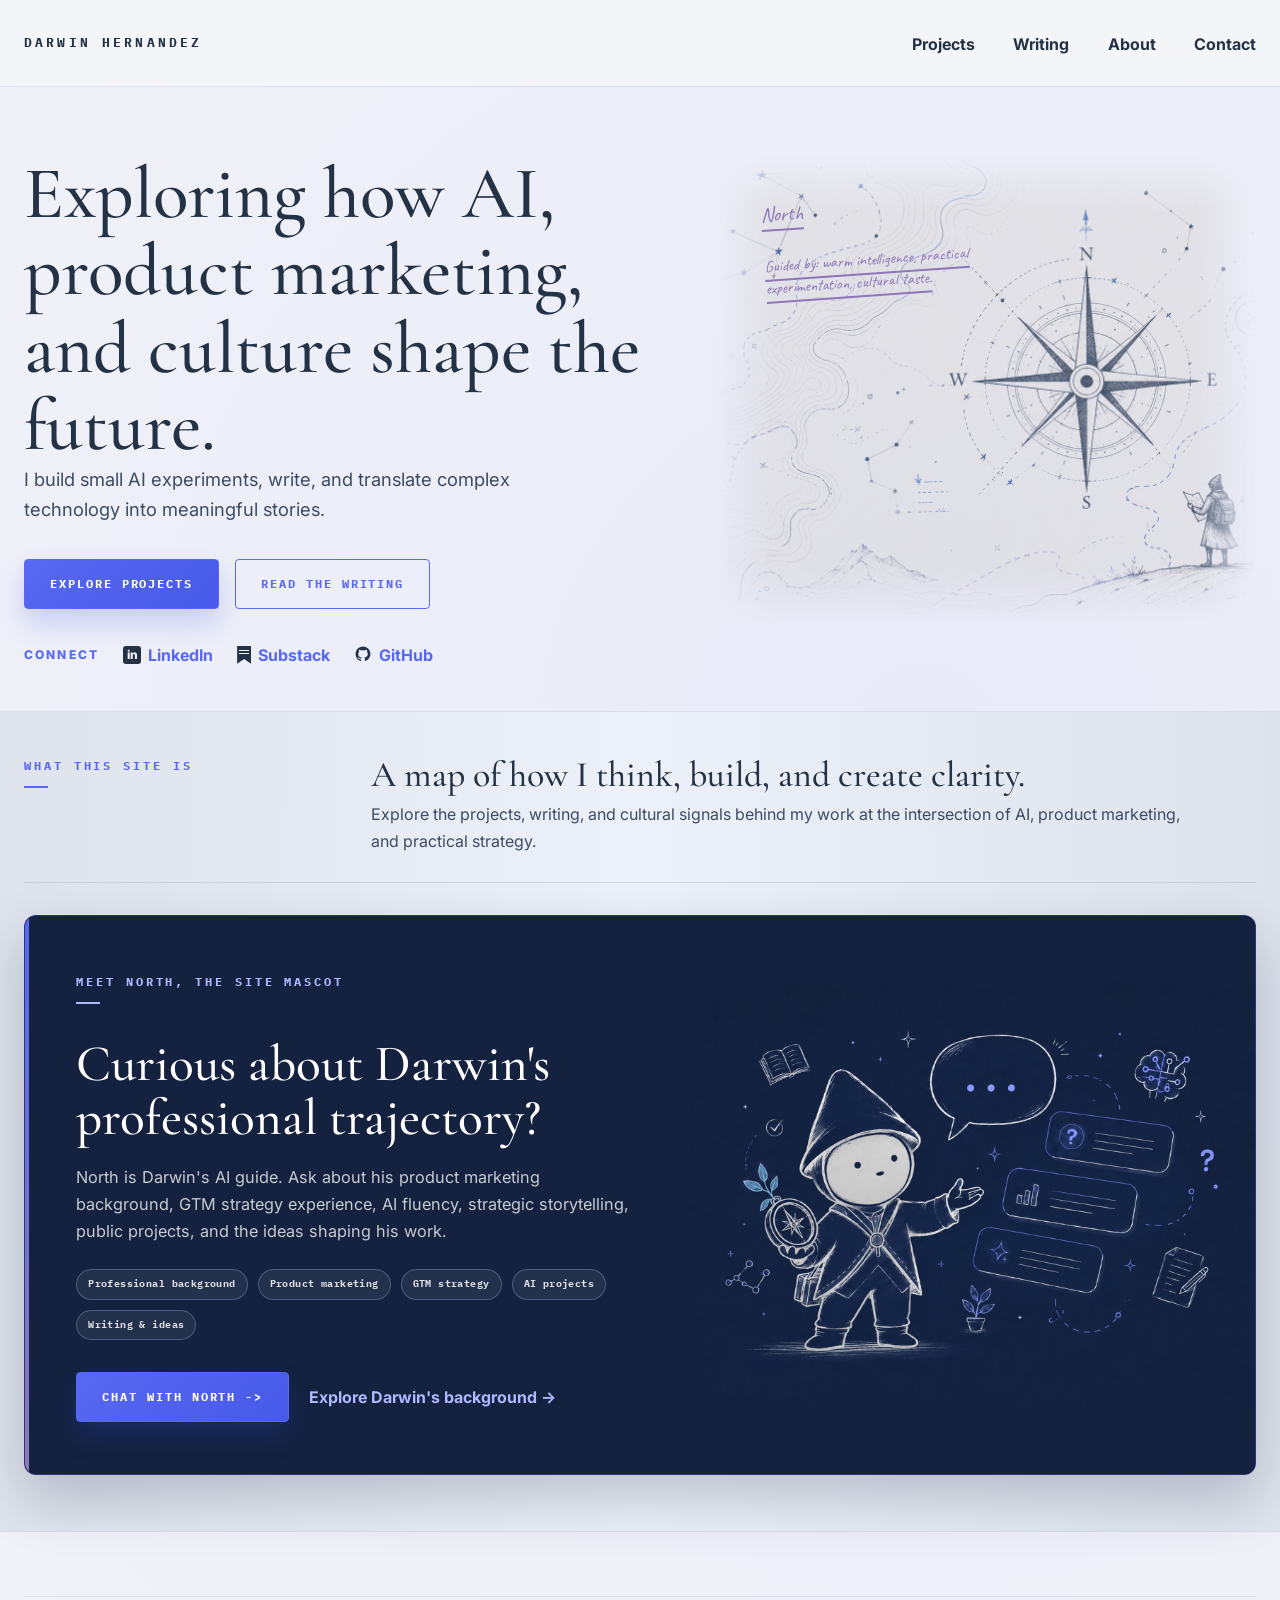
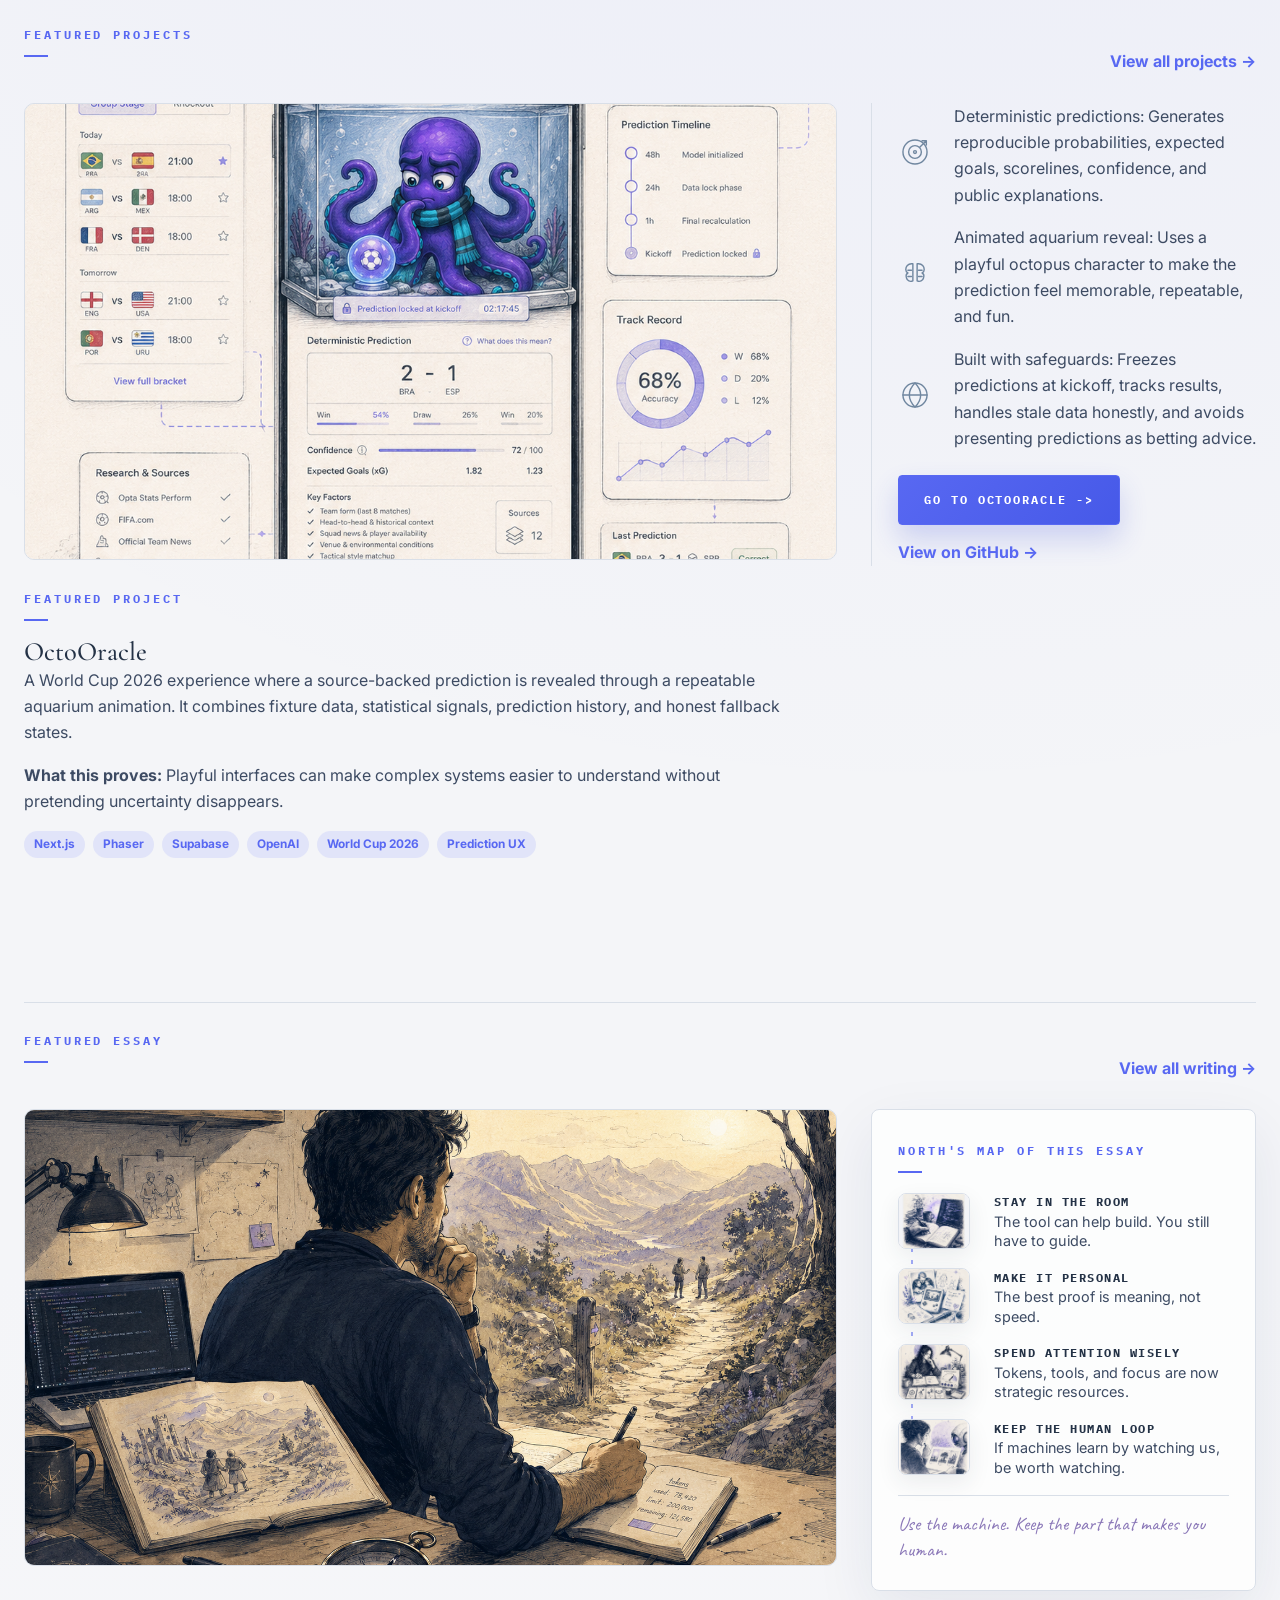
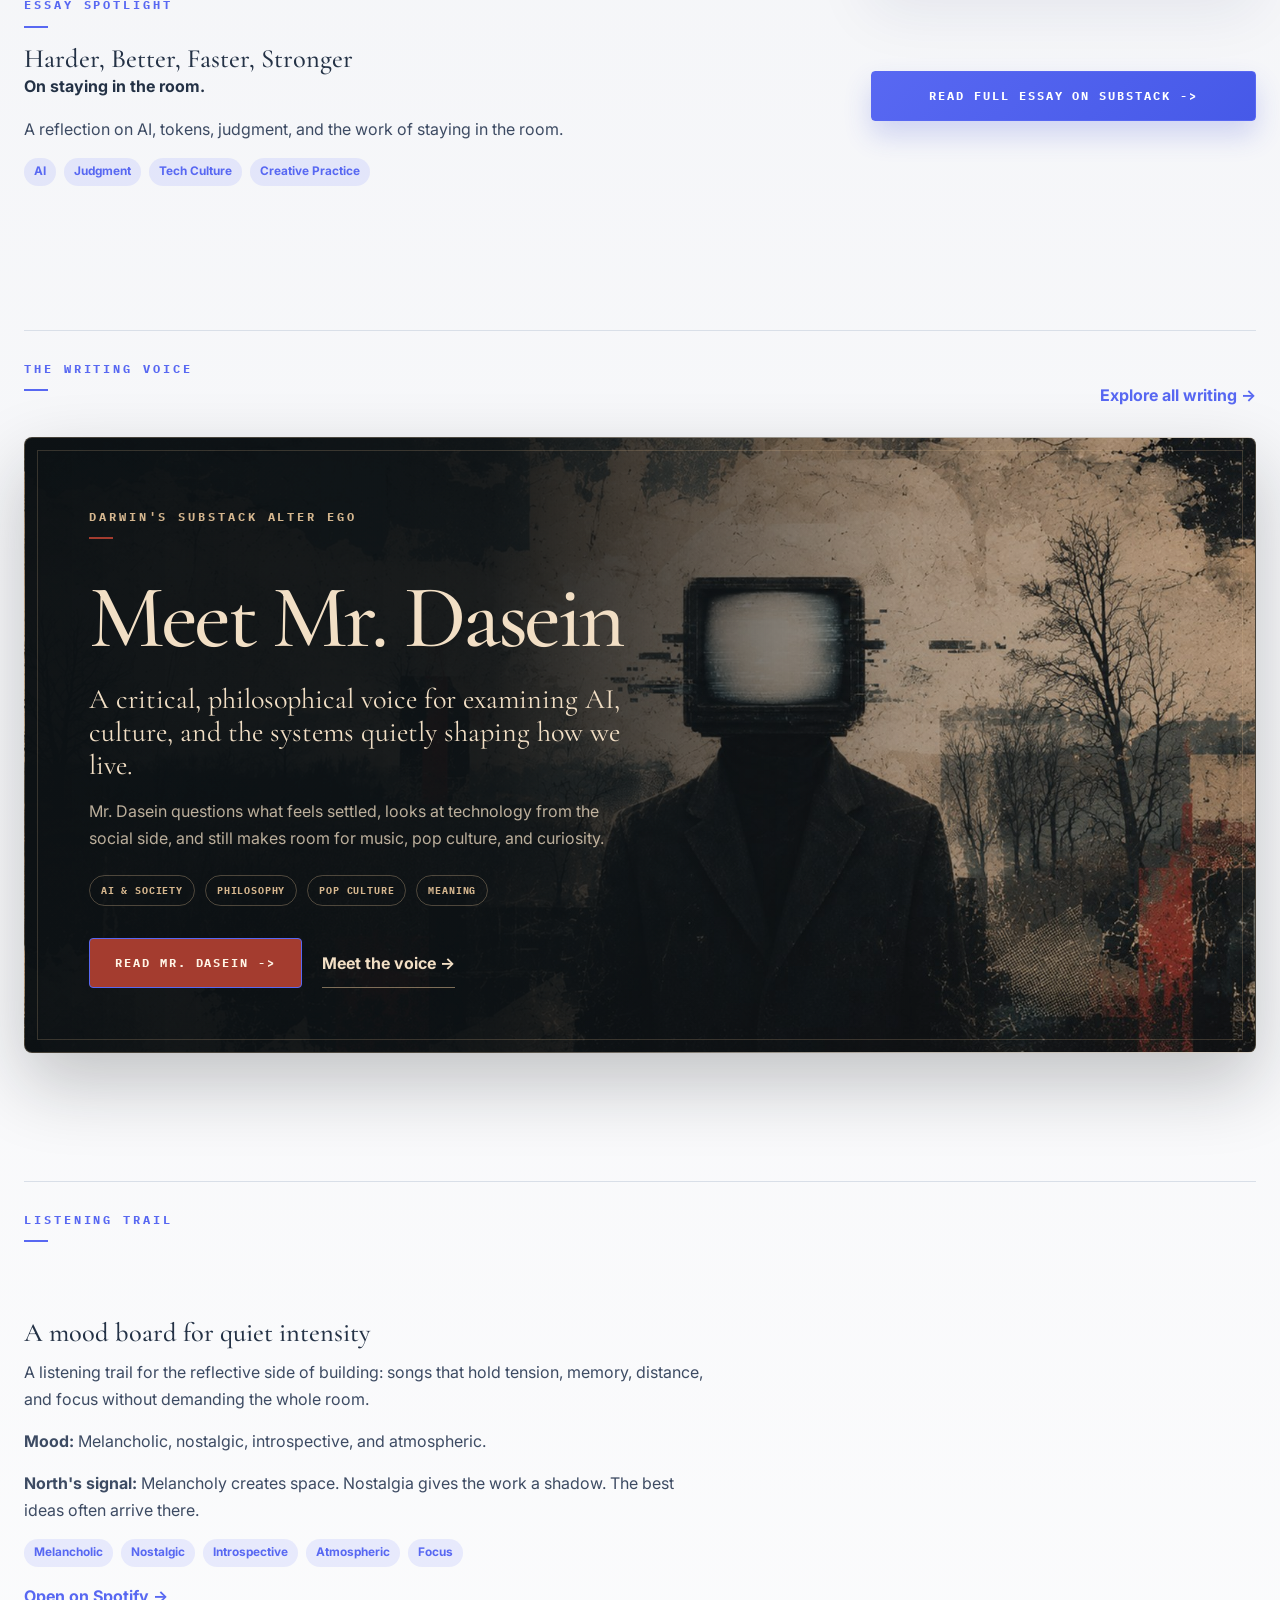
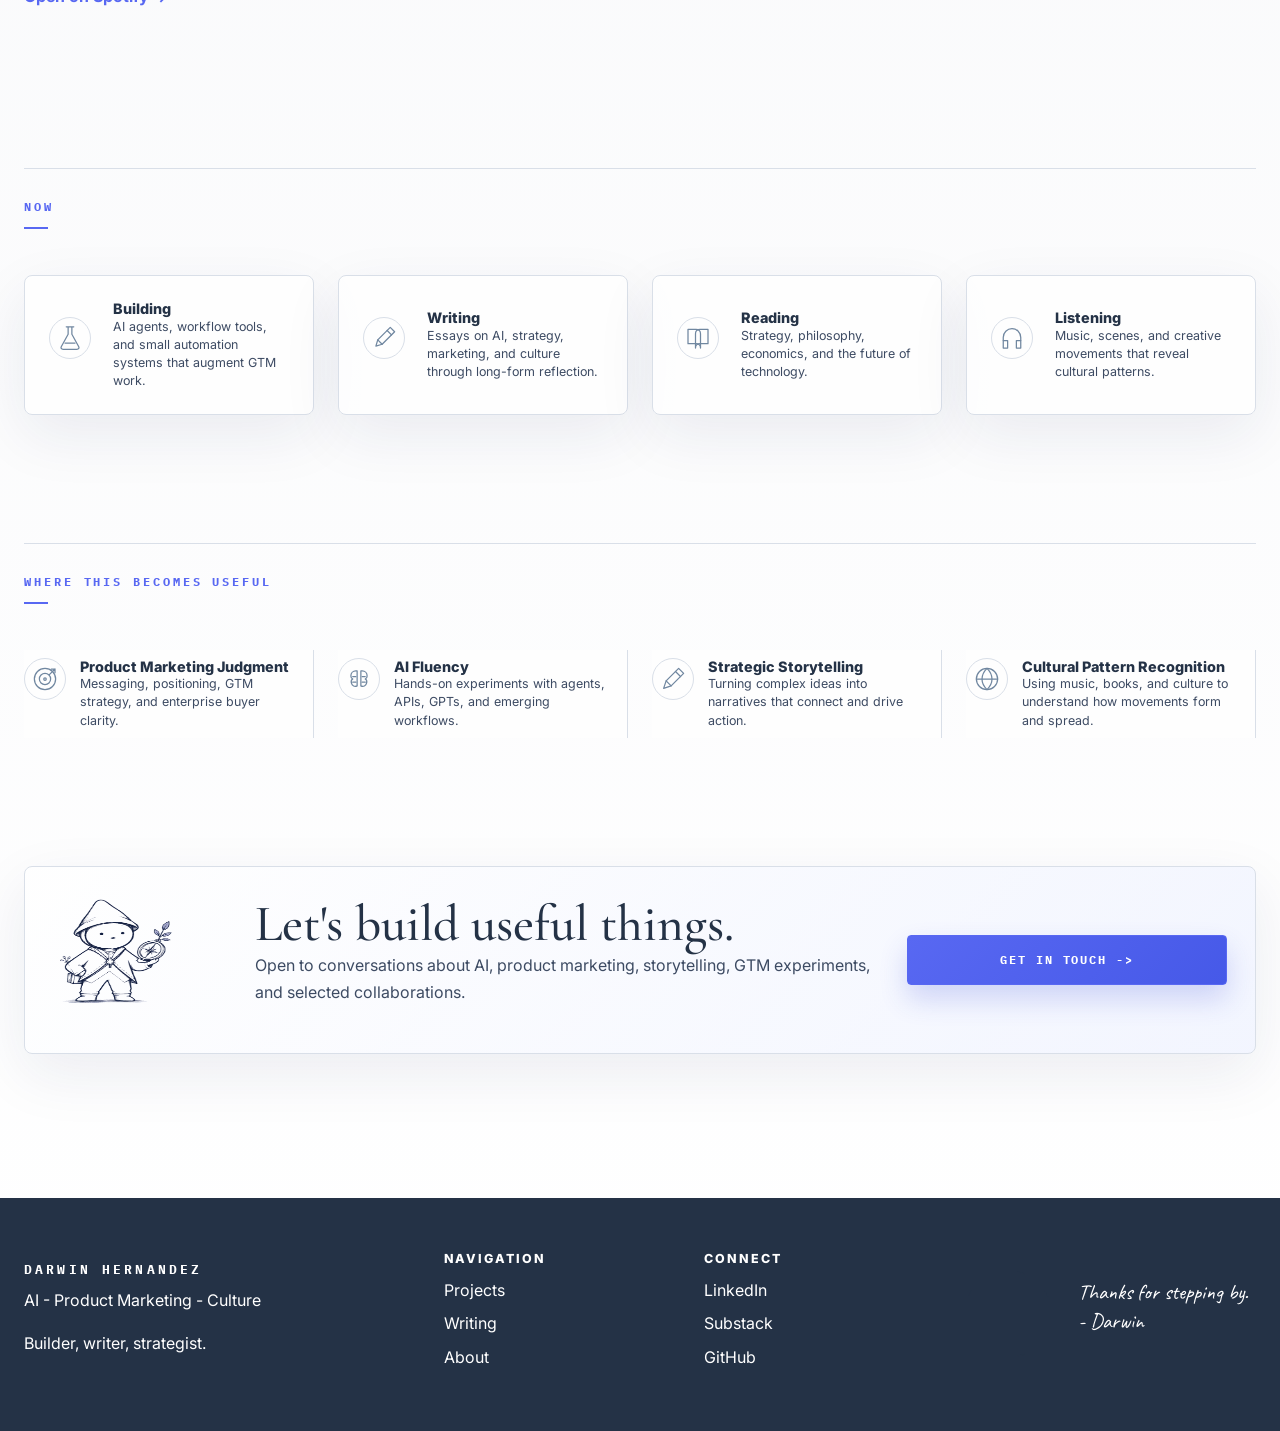
==== commit 6416fa56: "Revamp homepage, About page, and North AI guide" ====
--- a/index.html
+++ b/index.html
@@ -26,23 +26,10 @@
     <meta name="twitter:title" content="Darwin Hernandez | AI-Fluent Product Marketing &amp; GTM Strategist">
     <meta name="twitter:description" content="Product Marketing and GTM strategist with deep AI fluency, a builder's mindset, and sharp analytical judgment. I translate complex technology into positioning, narrative, and growth.">
     <meta name="twitter:image" content="https://www.darwinhernandez.com/assets/img/wayfinder-hero.png">
+    <!-- STATIC_HOME_SCHEMA_START -->
+    <script id="home-person-schema" type="application/ld+json">{"@context":"https://schema.org","@type":"Person","name":"Darwin Hernandez","alternateName":["Darwin Javier Hernandez","Darwin Hernandez, Mr. Dasein"],"jobTitle":"Product Marketing & GTM Strategist","description":"AI-fluent Product Marketing and Go-to-Market (GTM) strategist, builder, writer, and critical thinker.","url":"https://www.darwinhernandez.com/","sameAs":["https://www.linkedin.com/in/darwin-javier-hernandez/","https://mrdasein.substack.com/","https://github.com/DarwinJavier"],"knowsAbout":["Product marketing","Go-to-market strategy","Artificial intelligence","AI-powered workflows","Strategic storytelling","Brand positioning","Culture and technology"]}</script>
+        <!-- STATIC_HOME_SCHEMA_END -->
     <link rel="stylesheet" href="./assets/css/styles.css">
-    <script type="application/ld+json">
-    {
-      "@context": "https://schema.org",
-      "@type": "Person",
-      "name": "Darwin Hernandez",
-      "alternateName": ["Darwin Hernández", "Darwin Javier Hernandez", "Darwin Javier Hernández"],
-      "url": "https://www.darwinhernandez.com/",
-      "sameAs": [
-        "https://www.linkedin.com/in/darwin-javier-hernandez/",
-        "https://mrdasein.substack.com/",
-        "https://github.com/DarwinJavier"
-      ],
-      "jobTitle": "Product Marketing Manager",
-      "description": "AI-fluent Product Marketing and GTM strategist who turns ambiguous briefs into executable strategy."
-    }
-    </script>
   </head>
   <body data-page="home" data-root=".">
     <header id="site-header" class="site-header"></header>
@@ -66,26 +53,35 @@
       </section>
 
       <section class="intro-band">
-        <div class="shell intro-grid">
-          <div>
+        <div class="shell intro-stack">
+          <div class="site-purpose">
             <span class="eyebrow">What This Site Is</span>
-            <p>A curated home for my AI experiments, projects, writing, and cultural notes at the intersection of AI, product marketing, and practical strategy.</p>
-          </div>
-          <div class="north-person" aria-hidden="true">
-            <img class="north-companion-img" src="./assets/img/wayfinder_explorer-cutout.png" alt="">
-          </div>
-          <div>
-            <span class="eyebrow">North's Note</span>
-            <p>This site connects the thinking, building, and taste behind Darwin's work.</p>
-            <a class="north-chat-cta" href="./about/#north-chat">
-              <svg viewBox="0 0 24 24" aria-hidden="true">
-                <circle cx="12" cy="12" r="9"></circle>
-                <path d="m15.5 8.5-2.1 4.9-4.9 2.1 2.1-4.9 4.9-2.1Z"></path>
-                <circle cx="12" cy="12" r="1"></circle>
-              </svg>
-              <span>Chat with Darwin's AI guide</span>
-              <span aria-hidden="true">-&gt;</span>
-            </a>
+            <div>
+              <h2>A map of how I think, build, and create clarity.</h2>
+              <p>Explore the projects, writing, and cultural signals behind my work at the intersection of AI, product marketing, and practical strategy.</p>
+            </div>
+          </div>
+
+          <div class="north-banner">
+            <div class="north-banner-copy">
+              <span class="eyebrow">Meet North, the site mascot</span>
+              <h2>Curious about Darwin's professional trajectory?</h2>
+              <p>North is Darwin's AI guide. Ask about his product marketing background, GTM strategy experience, AI fluency, strategic storytelling, public projects, and the ideas shaping his work.</p>
+              <div class="north-keywords" aria-label="Topics North can discuss">
+                <span>Professional background</span>
+                <span>Product marketing</span>
+                <span>GTM strategy</span>
+                <span>AI projects</span>
+                <span>Writing &amp; ideas</span>
+              </div>
+              <div class="north-banner-actions">
+                <a class="button primary north-banner-primary" href="./about/#north-chat">Chat with North -&gt;</a>
+                <a class="text-link north-banner-link" href="./about/">Explore Darwin's background -&gt;</a>
+              </div>
+            </div>
+            <div class="north-banner-art">
+              <img src="./assets/Images/north-chat-banner.jpg" alt="North, Darwin's Wayfinder mascot, presenting conversational insights">
+            </div>
           </div>
         </div>
       </section>
@@ -95,7 +91,27 @@
           <span class="eyebrow">Featured Projects</span>
           <a class="text-link" href="./projects/">View all projects -></a>
         </div>
-        <div id="featured-project" class="feature-grid"></div>
+        <!-- STATIC_HOME_FEATURED_PROJECT_START -->
+        <div id="featured-project" class="feature-grid">
+          <div class="featured-project-main">
+            <img class="featured-project-image" src="./assets/Images/octooracle.png" alt="">
+            <div class="featured-project-copy">
+              <span class="eyebrow">Featured Project</span>
+              <h3><a href="./projects/#octooracle">OctoOracle</a></h3>
+              <p>A World Cup 2026 experience where a source-backed prediction is revealed through a repeatable aquarium animation. It combines fixture data, statistical signals, prediction history, and honest fallback states.</p>
+              <p><strong>What this proves:</strong> Playful interfaces can make complex systems easier to understand without pretending uncertainty disappears.</p>
+              <div class="tags"><span>Next.js</span><span>Phaser</span><span>Supabase</span><span>OpenAI</span><span>World Cup 2026</span><span>Prediction UX</span></div>
+            </div>
+          </div>
+          <aside class="proof-list">
+            <p><span>01</span>Deterministic predictions: Generates reproducible probabilities, expected goals, scorelines, confidence, and public explanations.</p><p><span>02</span>Animated aquarium reveal: Uses a playful octopus character to make the prediction feel memorable, repeatable, and fun.</p><p><span>03</span>Built with safeguards: Freezes predictions at kickoff, tracks results, handles stale data honestly, and avoids presenting predictions as betting advice.</p>
+            <div class="featured-project-actions">
+              <a class="button primary" href="https://octoracle.vercel.app/" target="_blank" rel="noreferrer">Go to OctoOracle -&gt;</a>
+              <a class="text-link" href="https://github.com/DarwinJavier/octoracle" target="_blank" rel="noreferrer">View on GitHub -&gt;</a>
+            </div>
+          </aside>
+        </div>
+        <!-- STATIC_HOME_FEATURED_PROJECT_END -->
       </section>
 
       <section class="shell section">
@@ -103,36 +119,94 @@
           <span class="eyebrow">Featured Essay</span>
           <a class="text-link" href="./writing/">View all writing -></a>
         </div>
-        <div id="featured-essay" class="feature-grid"></div>
-      </section>
-
-      <section class="shell section">
-        <div class="section-header">
-          <span class="eyebrow">Latest Writing</span>
-          <a class="text-link" href="./writing/">View all writing -></a>
-        </div>
-        <div id="latest-writing" class="card-grid"></div>
+        <!-- STATIC_HOME_FEATURED_ESSAY_START -->
+        <div id="featured-essay" class="feature-grid">
+          <div class="featured-essay-main">
+            <img class="featured-essay-image" src="./assets/Images/Harder-Page.png" alt="">
+            <div class="featured-essay-copy">
+              <span class="eyebrow">Essay Spotlight</span>
+              <h3><a href="./writing/#harder-better-faster-stronger">Harder, Better, Faster, Stronger</a></h3>
+              <p class="strong">On staying in the room.</p>
+              <p>A reflection on AI, tokens, judgment, and the work of staying in the room.</p>
+              <div class="tags"><span>AI</span><span>Judgment</span><span>Tech Culture</span><span>Creative Practice</span></div>
+            </div>
+          </div>
+          <div class="featured-essay-side">
+            <aside class="north-map-card">
+              <span class="eyebrow">North's Map of This Essay</span>
+              <ol><li><span class="map-logo"><img src="./assets/Images/Harder - thumb - 1.png" alt=""></span><div><strong>Stay in the room</strong><p>The tool can help build. You still have to guide.</p></div></li><li><span class="map-logo"><img src="./assets/Images/Harder - thumb - 2.png" alt=""></span><div><strong>Make it personal</strong><p>The best proof is meaning, not speed.</p></div></li><li><span class="map-logo"><img src="./assets/Images/Harder - thumb - 3.png" alt=""></span><div><strong>Spend attention wisely</strong><p>Tokens, tools, and focus are now strategic resources.</p></div></li><li><span class="map-logo"><img src="./assets/Images/Harder - thumb - 4.png" alt=""></span><div><strong>Keep the human loop</strong><p>If machines learn by watching us, be worth watching.</p></div></li></ol>
+              <p class="handwritten">Use the machine. Keep the part that makes you human.</p>
+            </aside>
+            <a class="button primary map-card-cta" href="https://mrdasein.substack.com/p/harder-better-faster-stronger" target="_blank" rel="noreferrer">Read full essay on Substack -&gt;</a>
+          </div>
+        </div>
+        <!-- STATIC_HOME_FEATURED_ESSAY_END -->
+      </section>
+
+      <section class="shell section">
+        <div class="section-header">
+          <span class="eyebrow">The Writing Voice</span>
+          <a class="text-link" href="./writing/">Explore all writing -></a>
+        </div>
+        <!-- STATIC_HOME_MR_DASEIN_START -->
+        <div class="mr-dasein-banner">
+          <div class="mr-dasein-copy">
+            <span class="eyebrow">Darwin's Substack alter ego</span>
+            <h2>Meet Mr. Dasein</h2>
+            <p class="mr-dasein-lede">A critical, philosophical voice for examining AI, culture, and the systems quietly shaping how we live.</p>
+            <p>Mr. Dasein questions what feels settled, looks at technology from the social side, and still makes room for music, pop culture, and curiosity.</p>
+            <div class="mr-dasein-signals" aria-label="Topics explored by Mr. Dasein">
+              <span>AI &amp; society</span>
+              <span>Philosophy</span>
+              <span>Pop culture</span>
+              <span>Meaning</span>
+            </div>
+            <div class="mr-dasein-actions">
+              <a class="button mr-dasein-primary" href="https://mrdasein.substack.com/" target="_blank" rel="noreferrer">Read Mr. Dasein -&gt;</a>
+              <a class="mr-dasein-link" href="https://mrdasein.substack.com/p/welcome-to-mr-dasein" target="_blank" rel="noreferrer">Meet the voice -&gt;</a>
+            </div>
+          </div>
+        </div>
+        <!-- STATIC_HOME_MR_DASEIN_END -->
       </section>
 
       <section class="shell section">
         <div class="section-header">
           <span class="eyebrow">Listening Trail</span>
         </div>
-        <div id="playlist" class="feature-grid"></div>
+        <!-- STATIC_HOME_PLAYLIST_START -->
+        <div id="playlist" class="feature-grid">
+          <div class="listening-copy">
+            <h3>A mood board for quiet intensity</h3>
+            <p>A listening trail for the reflective side of building: songs that hold tension, memory, distance, and focus without demanding the whole room.</p>
+            <p><strong>Mood:</strong> Melancholic, nostalgic, introspective, and atmospheric.</p>
+            <p><strong>North's signal:</strong> Melancholy creates space. Nostalgia gives the work a shadow. The best ideas often arrive there.</p>
+            <div class="tags"><span>Melancholic</span><span>Nostalgic</span><span>Introspective</span><span>Atmospheric</span><span>Focus</span></div>
+            <a class="text-link" href="https://open.spotify.com/playlist/5MSqWs6XZv7SWsU704BHKd" target="_blank" rel="noreferrer">Open on Spotify -&gt;</a>
+          </div>
+          <div class="spotify-embed">
+            <iframe title="A mood board for quiet intensity on Spotify" src="https://open.spotify.com/embed/playlist/5MSqWs6XZv7SWsU704BHKd?utm_source=generator" width="100%" height="352" frameborder="0" allowfullscreen allow="autoplay; clipboard-write; encrypted-media; fullscreen; picture-in-picture" loading="lazy"></iframe>
+          </div>
+        </div>
+        <!-- STATIC_HOME_PLAYLIST_END -->
       </section>
 
       <section class="shell section">
         <div class="section-header">
           <span class="eyebrow">Now</span>
         </div>
-        <div id="now-list" class="mini-grid"></div>
+        <!-- STATIC_HOME_NOW_START -->
+        <div id="now-list" class="mini-grid"><article class="mini-card"><span class="mini-icon" aria-hidden="true">FLASK</span><div><h3>Building</h3><p>AI agents, workflow tools, and small automation systems that augment GTM work.</p></div></article><article class="mini-card"><span class="mini-icon" aria-hidden="true">PEN</span><div><h3>Writing</h3><p>Essays on AI, strategy, marketing, and culture through long-form reflection.</p></div></article><article class="mini-card"><span class="mini-icon" aria-hidden="true">BOOK</span><div><h3>Reading</h3><p>Strategy, philosophy, economics, and the future of technology.</p></div></article><article class="mini-card"><span class="mini-icon" aria-hidden="true">HEADPHONES</span><div><h3>Listening</h3><p>Music, scenes, and creative movements that reveal cultural patterns.</p></div></article></div>
+        <!-- STATIC_HOME_NOW_END -->
       </section>
 
       <section class="shell section">
         <div class="section-header">
           <span class="eyebrow">Where This Becomes Useful</span>
         </div>
-        <div id="principles" class="principles-grid"></div>
+        <!-- STATIC_HOME_PRINCIPLES_START -->
+        <div id="principles" class="principles-grid"><article class="principle-card"><span aria-hidden="true">TARGET</span><div><h3>Product Marketing Judgment</h3><p>Messaging, positioning, GTM strategy, and enterprise buyer clarity.</p></div></article><article class="principle-card"><span aria-hidden="true">BRAIN</span><div><h3>AI Fluency</h3><p>Hands-on experiments with agents, APIs, GPTs, and emerging workflows.</p></div></article><article class="principle-card"><span aria-hidden="true">PENCIL</span><div><h3>Strategic Storytelling</h3><p>Turning complex ideas into narratives that connect and drive action.</p></div></article><article class="principle-card"><span aria-hidden="true">GLOBE</span><div><h3>Cultural Pattern Recognition</h3><p>Using music, books, and culture to understand how movements form and spread.</p></div></article></div>
+        <!-- STATIC_HOME_PRINCIPLES_END -->
       </section>
 
       <section class="shell section">
--- a/assets/css/styles.css
+++ b/assets/css/styles.css
@@ -69,7 +69,7 @@
 
 h1 {
   font-size: clamp(2.65rem, 6vw, 4.6rem);
-  letter-spacing: -0.01em;
+  letter-spacing: 0;
   max-width: 760px;
 }
 
@@ -229,8 +229,8 @@
 .connect-row a,
 .text-link {
   color: var(--blueprint);
-  font-weight: 750;
-  transition: color 180ms ease, opacity 180ms ease;
+  font-weight: 700;
+  transition: color 180ms ease, opacity 180ms ease, transform 160ms var(--ease-out);
 }
 
 .social-link {
@@ -249,10 +249,10 @@
 
 .north-chat-cta {
   align-items: center;
-  background: rgba(89, 104, 255, 0.07);
-  border: 1px solid rgba(89, 104, 242, 0.28);
+  background: var(--harbor);
+  border: 1px solid var(--harbor);
   border-radius: 8px;
-  color: var(--blueprint);
+  color: #fff;
   display: grid;
   font-family: var(--mono);
   font-size: 0.68rem;
@@ -260,9 +260,9 @@
   gap: 10px;
   grid-template-columns: 28px 1fr auto;
   letter-spacing: 0.06em;
-  margin-top: 20px;
-  min-height: 46px;
-  padding: 7px 12px;
+  margin-top: 24px;
+  min-height: 52px;
+  padding: 9px 14px;
   transition:
     background-color 180ms ease,
     border-color 180ms ease,
@@ -311,7 +311,7 @@
   background: var(--harbor);
   border-radius: 3px;
   color: var(--moonstone);
-  font-family: Inter, Arial, sans-serif;
+  font-family: var(--sans);
   font-size: 0.75rem;
   font-weight: 800;
 }
@@ -482,20 +482,153 @@
 }
 
 .about-thesis {
-  align-items: start;
+  align-items: stretch;
   border-top: 1px solid var(--line);
   display: grid;
-  gap: clamp(32px, 6vw, 88px);
-  grid-template-columns: minmax(260px, 0.82fr) minmax(0, 1fr);
+  gap: clamp(36px, 5vw, 64px);
+  grid-template-columns: minmax(360px, 0.9fr) minmax(0, 1.1fr);
   padding-top: 40px;
 }
 
-.about-thesis-copy p {
+.about-thesis-copy {
+  display: flex;
+  flex-direction: column;
+  justify-content: space-between;
+  min-height: 620px;
+}
+
+.about-thesis-copy h2 {
   color: var(--harbor);
   font-family: var(--serif);
-  font-size: clamp(1.55rem, 3vw, 2.55rem);
-  line-height: 1.08;
+  font-size: clamp(2.25rem, 4vw, 3.45rem);
+  line-height: 1.02;
+  margin: 0 0 22px;
+  max-width: 440px;
+}
+
+.about-thesis-copy .eyebrow {
+  margin-bottom: 24px;
+}
+
+.thesis-pivot {
+  border-left: 2px solid var(--blueprint);
+  color: var(--blueprint);
+  font-family: var(--mono);
+  font-size: 0.78rem;
+  font-weight: 800;
+  letter-spacing: 0.12em;
+  margin: 0 0 20px;
+  padding: 5px 0 5px 14px;
+  text-transform: uppercase;
+}
+
+.thesis-outcome {
+  color: var(--harbor-soft);
+  font-family: var(--serif);
+  font-size: clamp(1.3rem, 2.2vw, 1.8rem);
+  line-height: 1.22;
   margin: 0;
+  max-width: 470px;
+}
+
+.north-chat-orientation {
+  align-items: center;
+  background: rgba(255, 255, 255, 0.76);
+  border: 1px solid var(--line);
+  border-radius: 8px;
+  display: grid;
+  gap: 24px;
+  grid-template-columns: 148px minmax(0, 1fr) 40px;
+  margin-top: 40px;
+  min-height: 204px;
+  padding: 24px 22px 24px 18px;
+  transition:
+    background-color 180ms ease,
+    border-color 180ms ease,
+    box-shadow 180ms ease,
+    transform 160ms var(--ease-out);
+}
+
+.north-chat-orientation-art {
+  align-self: stretch;
+  background: rgba(244, 245, 248, 0.72);
+  border: 1px solid rgba(112, 135, 160, 0.16);
+  border-radius: 6px;
+  display: block;
+  min-height: 132px;
+  overflow: hidden;
+  position: relative;
+}
+
+.north-chat-orientation-art img {
+  height: 232px;
+  left: 50%;
+  max-width: none;
+  object-fit: contain;
+  position: absolute;
+  top: 50%;
+  transform: translate(-50%, -50%);
+  width: 232px;
+}
+
+.north-chat-orientation-copy {
+  min-width: 0;
+}
+
+.north-chat-orientation-label {
+  color: var(--blueprint);
+  display: block;
+  font-family: var(--mono);
+  font-size: 0.68rem;
+  font-weight: 800;
+  letter-spacing: 0.12em;
+  margin-bottom: 9px;
+  text-transform: uppercase;
+}
+
+.north-chat-orientation strong,
+.north-chat-orientation small {
+  display: block;
+}
+
+.north-chat-orientation strong {
+  color: var(--harbor);
+  font-size: 1.14rem;
+  line-height: 1.28;
+  margin-bottom: 9px;
+}
+
+.north-chat-orientation small {
+  color: var(--harbor-soft);
+  font-size: 0.94rem;
+  line-height: 1.52;
+}
+
+.north-chat-orientation-arrow {
+  align-items: center;
+  background: rgba(89, 104, 242, 0.08);
+  border: 1px solid rgba(89, 104, 242, 0.22);
+  border-radius: 50%;
+  color: var(--blueprint);
+  display: flex;
+  font-family: var(--mono);
+  font-size: 0.82rem;
+  font-weight: 800;
+  height: 40px;
+  justify-content: center;
+  transition:
+    background-color 180ms ease,
+    border-color 180ms ease,
+    transform 160ms var(--ease-out);
+  width: 40px;
+}
+
+.north-chat-orientation:active {
+  transform: scale(0.975);
+}
+
+.north-chat-orientation:active .north-chat-orientation-arrow {
+  transform: translateX(2px);
 }
 
 .about-care-list {
@@ -591,29 +724,136 @@
   border-block: 1px solid var(--line);
 }
 
-.intro-grid {
-  align-items: center;
-  display: grid;
-  gap: 42px;
-  grid-template-columns: 1fr 150px 1fr;
-  padding: 44px 0;
-}
-
-.north-person {
-  border-inline: 1px dashed rgba(51, 71, 216, 0.38);
-  display: grid;
-  min-height: 132px;
-  overflow: visible;
-  place-items: center;
-  text-align: center;
-}
-
-.north-companion-img {
+.intro-stack {
+  display: grid;
+  gap: 32px;
+  padding: 44px 0 56px;
+}
+
+.site-purpose {
+  align-items: start;
+  border-bottom: 1px solid rgba(112, 135, 160, 0.24);
+  display: grid;
+  gap: clamp(24px, 5vw, 72px);
+  grid-template-columns: minmax(180px, 0.32fr) minmax(0, 1fr);
+  padding-bottom: 28px;
+}
+
+.site-purpose h2 {
+  font-size: clamp(1.7rem, 2.8vw, 2.5rem);
+  margin: 0 0 8px;
+  max-width: 760px;
+}
+
+.site-purpose p {
+  margin: 0;
+  max-width: 820px;
+}
+
+.north-banner {
+  background: #14223f;
+  border: 1px solid rgba(89, 104, 242, 0.3);
+  border-radius: 12px;
+  box-shadow: 0 24px 56px rgba(15, 31, 59, 0.22);
+  display: grid;
+  grid-template-columns: minmax(0, 1.08fr) minmax(380px, 0.92fr);
+  overflow: hidden;
+  position: relative;
+}
+
+.north-banner::before {
+  background: linear-gradient(180deg, var(--blueprint), var(--iris));
+  content: "";
+  inset: 0 auto 0 0;
+  position: absolute;
+  width: 4px;
+  z-index: 2;
+}
+
+.north-banner-copy {
+  align-self: center;
+  padding: clamp(34px, 4vw, 52px);
+  position: relative;
+  z-index: 1;
+}
+
+.north-banner-copy .eyebrow,
+.north-banner-copy .text-link {
+  color: #aeb8ff;
+}
+
+.north-banner-copy .eyebrow::after {
+  background: #aeb8ff;
+}
+
+.north-banner-copy h2 {
+  color: #fff;
+  font-size: clamp(2.4rem, 4vw, 3.65rem);
+  margin: 16px 0 18px;
+  max-width: 670px;
+}
+
+.north-banner-copy p {
+  color: rgba(255, 255, 255, 0.76);
+  font-size: 1.02rem;
+  max-width: 620px;
+}
+
+.north-keywords,
+.north-banner-actions {
+  display: flex;
+  flex-wrap: wrap;
+  gap: 10px;
+}
+
+.north-keywords {
+  margin: 24px 0 32px;
+}
+
+.north-keywords span {
+  background: rgba(255, 255, 255, 0.07);
+  border: 1px solid rgba(174, 184, 255, 0.3);
+  border-radius: 999px;
+  color: rgba(255, 255, 255, 0.84);
+  font-family: var(--mono);
+  font-size: 0.64rem;
+  font-weight: 700;
+  letter-spacing: 0.04em;
+  padding: 6px 11px;
+}
+
+.north-banner-actions {
+  align-items: center;
+}
+
+.north-banner-primary {
+  background: var(--blueprint);
+  border-color: var(--blueprint);
+  color: #fff;
+}
+
+.north-banner-link {
+  margin-left: 10px;
+}
+
+.north-banner-art {
+  background: #14223f;
+  min-height: 540px;
+  overflow: hidden;
+  position: relative;
+}
+
+.north-banner-art::after {
+  content: none;
+}
+
+.north-banner-art img {
   display: block;
-  height: 142px;
-  mix-blend-mode: multiply;
+  height: 100%;
   object-fit: contain;
-  width: 188px;
+  object-position: center;
+  position: absolute;
+  width: 100%;
 }
 
 .wayfinder-mini {
@@ -1007,19 +1247,120 @@
   border-radius: 999px;
   color: var(--blueprint);
   font-size: 0.74rem;
-  font-weight: 750;
+  font-weight: 700;
   padding: 4px 10px;
 }
 
 .strong {
   color: var(--harbor);
-  font-weight: 760;
+  font-weight: 700;
 }
 
 .card-grid {
   display: grid;
   gap: 28px;
   grid-template-columns: repeat(3, minmax(0, 1fr));
+}
+
+.mr-dasein-banner {
+  background:
+    linear-gradient(90deg, rgba(12, 17, 20, 0.98) 0%, rgba(12, 17, 20, 0.92) 38%, rgba(12, 17, 20, 0.3) 72%, rgba(12, 17, 20, 0.12) 100%),
+    url("../Images/mr-dasein-banner.jpg") 68% center / cover no-repeat;
+  border: 1px solid rgba(207, 178, 139, 0.28);
+  border-radius: 8px;
+  box-shadow: 0 30px 72px rgba(15, 20, 23, 0.24);
+  min-height: 520px;
+  overflow: hidden;
+  padding: clamp(32px, 5vw, 68px);
+  position: relative;
+}
+
+.mr-dasein-banner::after {
+  border: 1px solid rgba(207, 178, 139, 0.22);
+  content: "";
+  inset: 12px;
+  pointer-events: none;
+  position: absolute;
+}
+
+.mr-dasein-copy {
+  position: relative;
+  width: min(570px, 52%);
+  z-index: 1;
+}
+
+.mr-dasein-copy .eyebrow {
+  color: #d5b68e;
+}
+
+.mr-dasein-copy .eyebrow::after {
+  background: #a43c2f;
+}
+
+.mr-dasein-copy h2 {
+  color: #f2dfc5;
+  font-size: clamp(3.4rem, 7vw, 6.4rem);
+  letter-spacing: -0.035em;
+  margin: 14px 0 18px;
+}
+
+.mr-dasein-copy p {
+  color: rgba(242, 223, 197, 0.76);
+  max-width: 54ch;
+}
+
+.mr-dasein-copy .mr-dasein-lede {
+  color: #f2dfc5;
+  font-family: var(--serif);
+  font-size: clamp(1.35rem, 2.2vw, 1.8rem);
+  line-height: 1.18;
+}
+
+.mr-dasein-signals,
+.mr-dasein-actions {
+  display: flex;
+  flex-wrap: wrap;
+  gap: 10px;
+}
+
+.mr-dasein-signals {
+  margin: 24px 0 32px;
+}
+
+.mr-dasein-signals span {
+  border: 1px solid rgba(213, 182, 142, 0.32);
+  border-radius: 999px;
+  color: #d5b68e;
+  font-family: var(--mono);
+  font-size: 0.65rem;
+  font-weight: 700;
+  letter-spacing: 0.08em;
+  padding: 6px 11px;
+  text-transform: uppercase;
+}
+
+.mr-dasein-primary {
+  background: #a43c2f;
+  color: #fff4e6;
+}
+
+.mr-dasein-link {
+  align-items: center;
+  border-bottom: 1px solid rgba(213, 182, 142, 0.56);
+  color: #f2dfc5;
+  display: inline-flex;
+  font-weight: 700;
+  margin-left: 10px;
+}
+
+@media (hover: hover) and (pointer: fine) {
+  .mr-dasein-primary:hover {
+    background: #bd4939;
+  }
+
+  .mr-dasein-link:hover {
+    border-color: #f2dfc5;
+  }
 }
 
 .essay-card,
@@ -1036,9 +1377,9 @@
 .essay-tile {
   position: relative;
   transition:
-    border-color 200ms ease,
-    box-shadow 200ms ease,
-    transform 200ms var(--ease-out);
+    border-color 150ms ease,
+    box-shadow 150ms ease,
+    transform 150ms var(--ease-out);
 }
 
 .essay-card:focus-within,
@@ -1264,6 +1605,16 @@
   margin: 14px 0 12px;
 }
 
+.project-showcase-card h2 a,
+.essay-tile h2 a,
+.featured-project-copy h3 a,
+.featured-essay-copy h3 a,
+.essay-card h3 a {
+  color: inherit;
+  text-decoration: none;
+  transition: color 180ms ease;
+}
+
 .project-showcase-card p {
   color: var(--harbor-soft);
 }
@@ -1283,7 +1634,7 @@
 
 .project-proof p {
   color: var(--harbor);
-  font-weight: 650;
+  font-weight: 600;
   margin: 8px 0 0;
 }
 
@@ -1381,6 +1732,14 @@
   width: 34px;
 }
 
+.featured-project-actions {
+  align-items: center;
+  display: flex;
+  flex-wrap: wrap;
+  gap: 14px;
+  margin-top: 24px;
+}
+
 .project-card h3 {
   font-size: 1.45rem;
 }
@@ -1403,7 +1762,7 @@
   color: #fff;
   display: flex;
   font-size: 1.5rem;
-  font-weight: 850;
+  font-weight: 800;
   justify-content: center;
   letter-spacing: 0;
   min-width: 92px;
@@ -1443,7 +1802,7 @@
   color: var(--harbor-soft);
   display: flex;
   font-size: 0.9rem;
-  font-weight: 650;
+  font-weight: 600;
   justify-content: flex-end;
   padding-top: 18px;
 }
@@ -1503,7 +1862,7 @@
   border-radius: 50%;
   color: var(--blueprint);
   display: flex;
-  font-weight: 850;
+  font-weight: 800;
   height: 42px;
   justify-content: center;
   margin-bottom: 14px;
@@ -1657,9 +2016,34 @@
   flex-direction: column;
   min-height: 500px;
   overflow: hidden;
+  transition:
+    border-color 200ms ease,
+    box-shadow 200ms ease,
+    transform 200ms var(--ease-out);
 }
 
 @media (hover: hover) and (pointer: fine) {
+  .north-chat-orientation:hover {
+    background: rgba(255, 255, 255, 0.9);
+    border-color: rgba(89, 104, 242, 0.38);
+    box-shadow: 0 14px 30px rgba(28, 42, 86, 0.09);
+    transform: translateY(-2px);
+  }
+
+  .north-chat-orientation:hover .north-chat-orientation-arrow {
+    background: rgba(89, 104, 242, 0.14);
+    border-color: rgba(89, 104, 242, 0.34);
+    transform: translateX(2px);
+  }
+
+  .project-showcase-card h2 a:hover,
+  .essay-tile h2 a:hover,
+  .featured-project-copy h3 a:hover,
+  .featured-essay-copy h3 a:hover,
+  .essay-card h3 a:hover {
+    color: var(--blueprint);
+  }
+
   .nav a:hover {
     border-color: var(--blueprint);
     color: var(--blueprint);
@@ -1684,10 +2068,10 @@
   }
 
   .north-chat-cta:hover {
-    background: rgba(89, 104, 255, 0.12);
-    border-color: rgba(89, 104, 242, 0.48);
-    box-shadow: 0 8px 16px rgba(51, 71, 216, 0.1);
-    transform: translateY(-1px);
+    background: var(--blueprint-2);
+    border-color: var(--blueprint-2);
+    box-shadow: 0 14px 28px rgba(51, 71, 216, 0.2);
+    transform: translateY(-2px);
   }
 
   .essay-card.small:hover,
@@ -1780,7 +2164,7 @@
 .footer h2 {
   font-family: var(--sans);
   font-size: 0.78rem;
-  font-weight: 850;
+  font-weight: 800;
   letter-spacing: 0.16em;
   margin-bottom: 12px;
   text-transform: uppercase;
@@ -1864,6 +2248,10 @@
 
   .about-thesis {
     grid-template-columns: 1fr;
+  }
+
+  .about-thesis-copy {
+    min-height: 0;
   }
 
   .about-care-list {
@@ -1996,6 +2384,41 @@
     padding: 44px 0;
   }
 
+  .mr-dasein-banner {
+    background:
+      linear-gradient(180deg, rgba(12, 17, 20, 0.12) 0%, rgba(12, 17, 20, 0.52) 32%, rgba(12, 17, 20, 0.98) 62%),
+      url("../Images/mr-dasein-banner.jpg") 64% top / auto 42% no-repeat,
+      #0c1114;
+    min-height: 0;
+    padding: 230px 24px 28px;
+  }
+
+  .mr-dasein-copy {
+    width: 100%;
+  }
+
+  .mr-dasein-copy h2 {
+    font-size: 3.2rem;
+    margin-bottom: 12px;
+  }
+
+  .mr-dasein-copy .mr-dasein-lede {
+    font-size: 1.25rem;
+  }
+
+  .mr-dasein-signals {
+    margin: 18px 0 24px;
+  }
+
+  .mr-dasein-actions {
+    align-items: flex-start;
+    flex-direction: column;
+  }
+
+  .mr-dasein-link {
+    margin: 6px 0 0;
+  }
+
   body[data-page="home"] #hero-art .generated-art {
     min-height: 96px;
   }
@@ -2006,7 +2429,6 @@
   }
 
 
-  .intro-grid,
   .about-thesis,
   .card-grid,
   .essay-tile-grid,
@@ -2022,6 +2444,60 @@
     grid-template-columns: 1fr;
   }
 
+  .site-purpose {
+    gap: 12px;
+    grid-template-columns: 1fr;
+  }
+
+  .north-banner {
+    grid-template-columns: 1fr;
+  }
+
+  .north-banner-copy {
+    padding: 26px 24px 28px;
+  }
+
+  .north-banner-copy h2 {
+    font-size: 2.2rem;
+    margin: 12px 0 14px;
+  }
+
+  .north-banner-copy p {
+    font-size: 0.94rem;
+    line-height: 1.55;
+  }
+
+  .north-keywords {
+    gap: 6px 12px;
+    margin: 18px 0 24px;
+  }
+
+  .north-keywords span {
+    background: transparent;
+    border: 0;
+    color: #c7ceff;
+    font-size: 0.59rem;
+    padding: 0;
+  }
+
+  .north-banner-art {
+    min-height: 220px;
+    order: -1;
+  }
+
+  .north-banner-art::after {
+    content: none;
+  }
+
+  .north-banner-actions {
+    align-items: flex-start;
+    flex-direction: column;
+  }
+
+  .north-banner-link {
+    margin: 8px 0 0;
+  }
+
   .project-showcase-card {
     min-height: 0;
   }
@@ -2058,6 +2534,38 @@
   .about-contact-card .button {
     justify-self: start;
     min-width: 0;
+  }
+
+  .north-chat-orientation {
+    gap: 16px;
+    grid-template-columns: 112px minmax(0, 1fr);
+    min-height: 0;
+    padding: 18px;
+  }
+
+  .north-chat-orientation-art {
+    min-height: 108px;
+  }
+
+  .north-chat-orientation-art img {
+    height: 176px;
+    width: 176px;
+  }
+
+  .north-chat-orientation-arrow {
+    display: none;
+  }
+
+  .north-chat-orientation-label {
+    font-size: 0.62rem;
+  }
+
+  .north-chat-orientation strong {
+    font-size: 1.02rem;
+  }
+
+  .north-chat-orientation small {
+    font-size: 0.88rem;
   }
 
   .writing-b-hero {
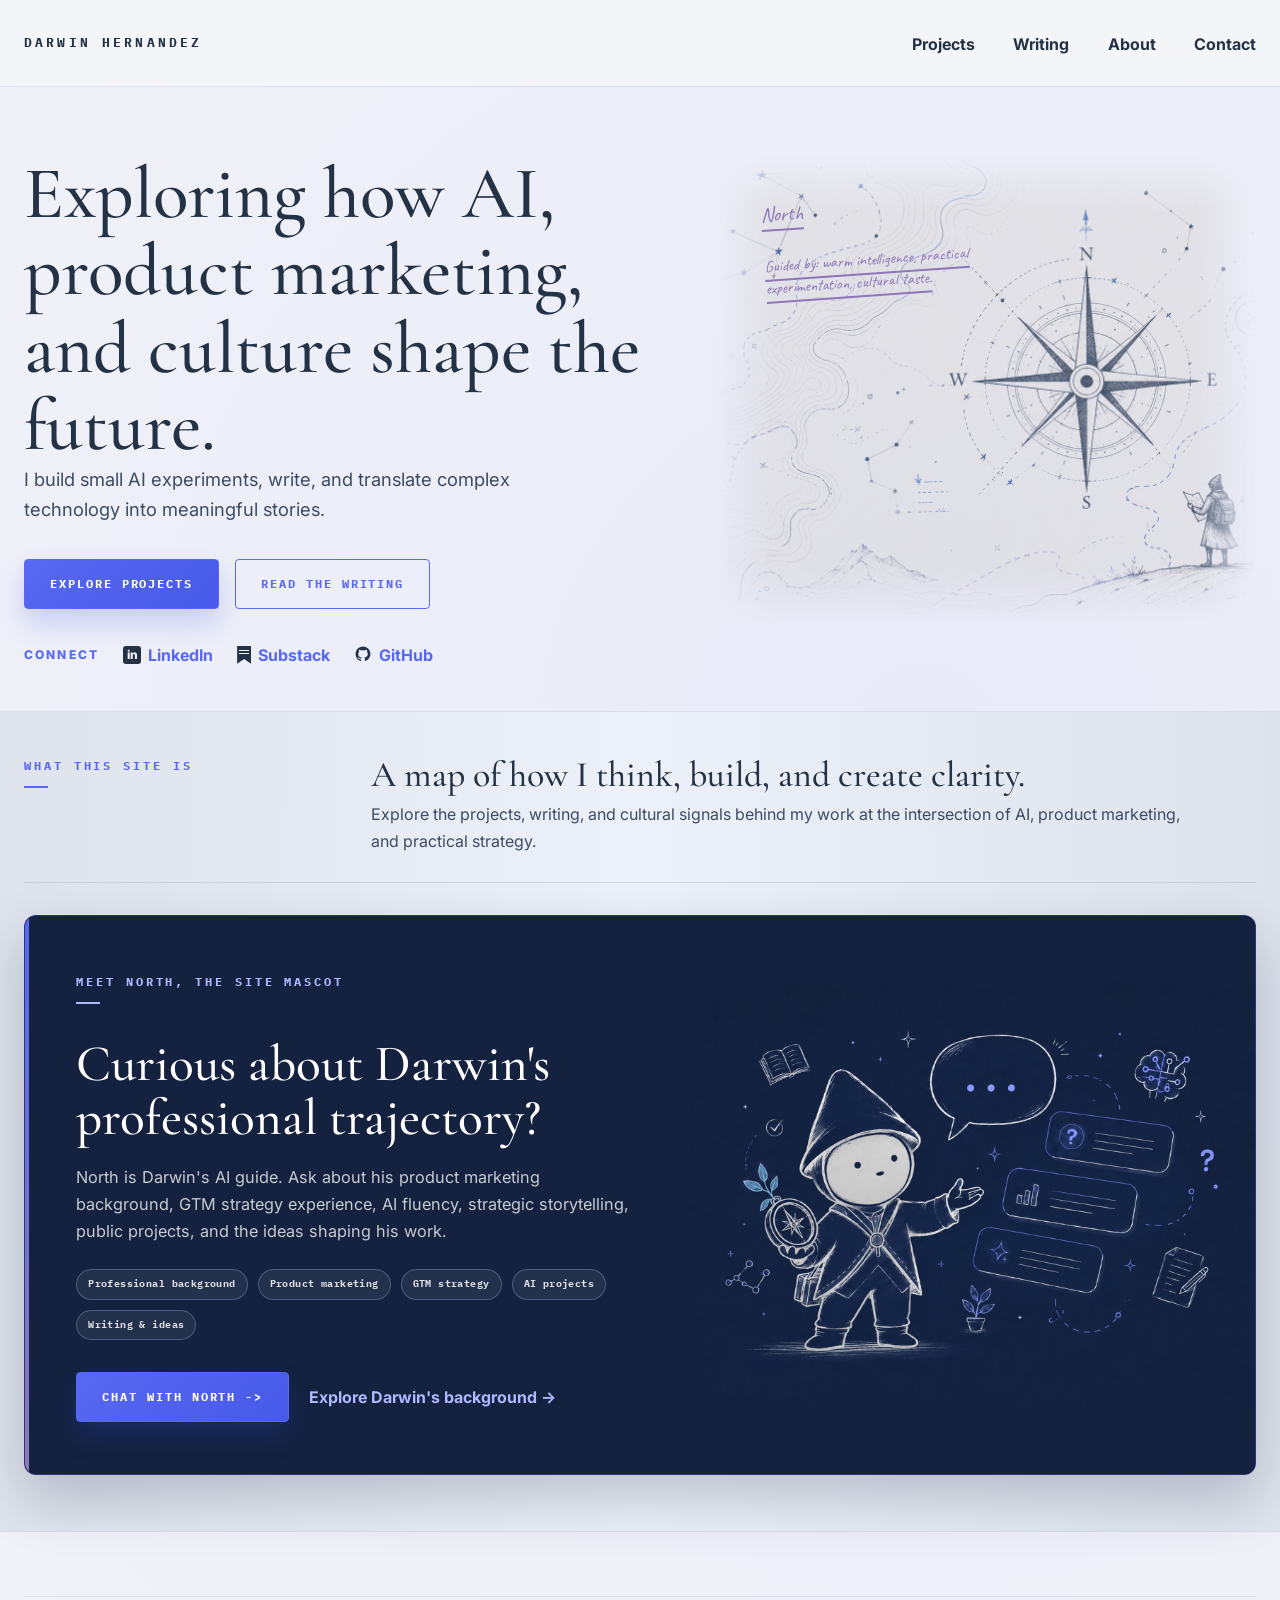
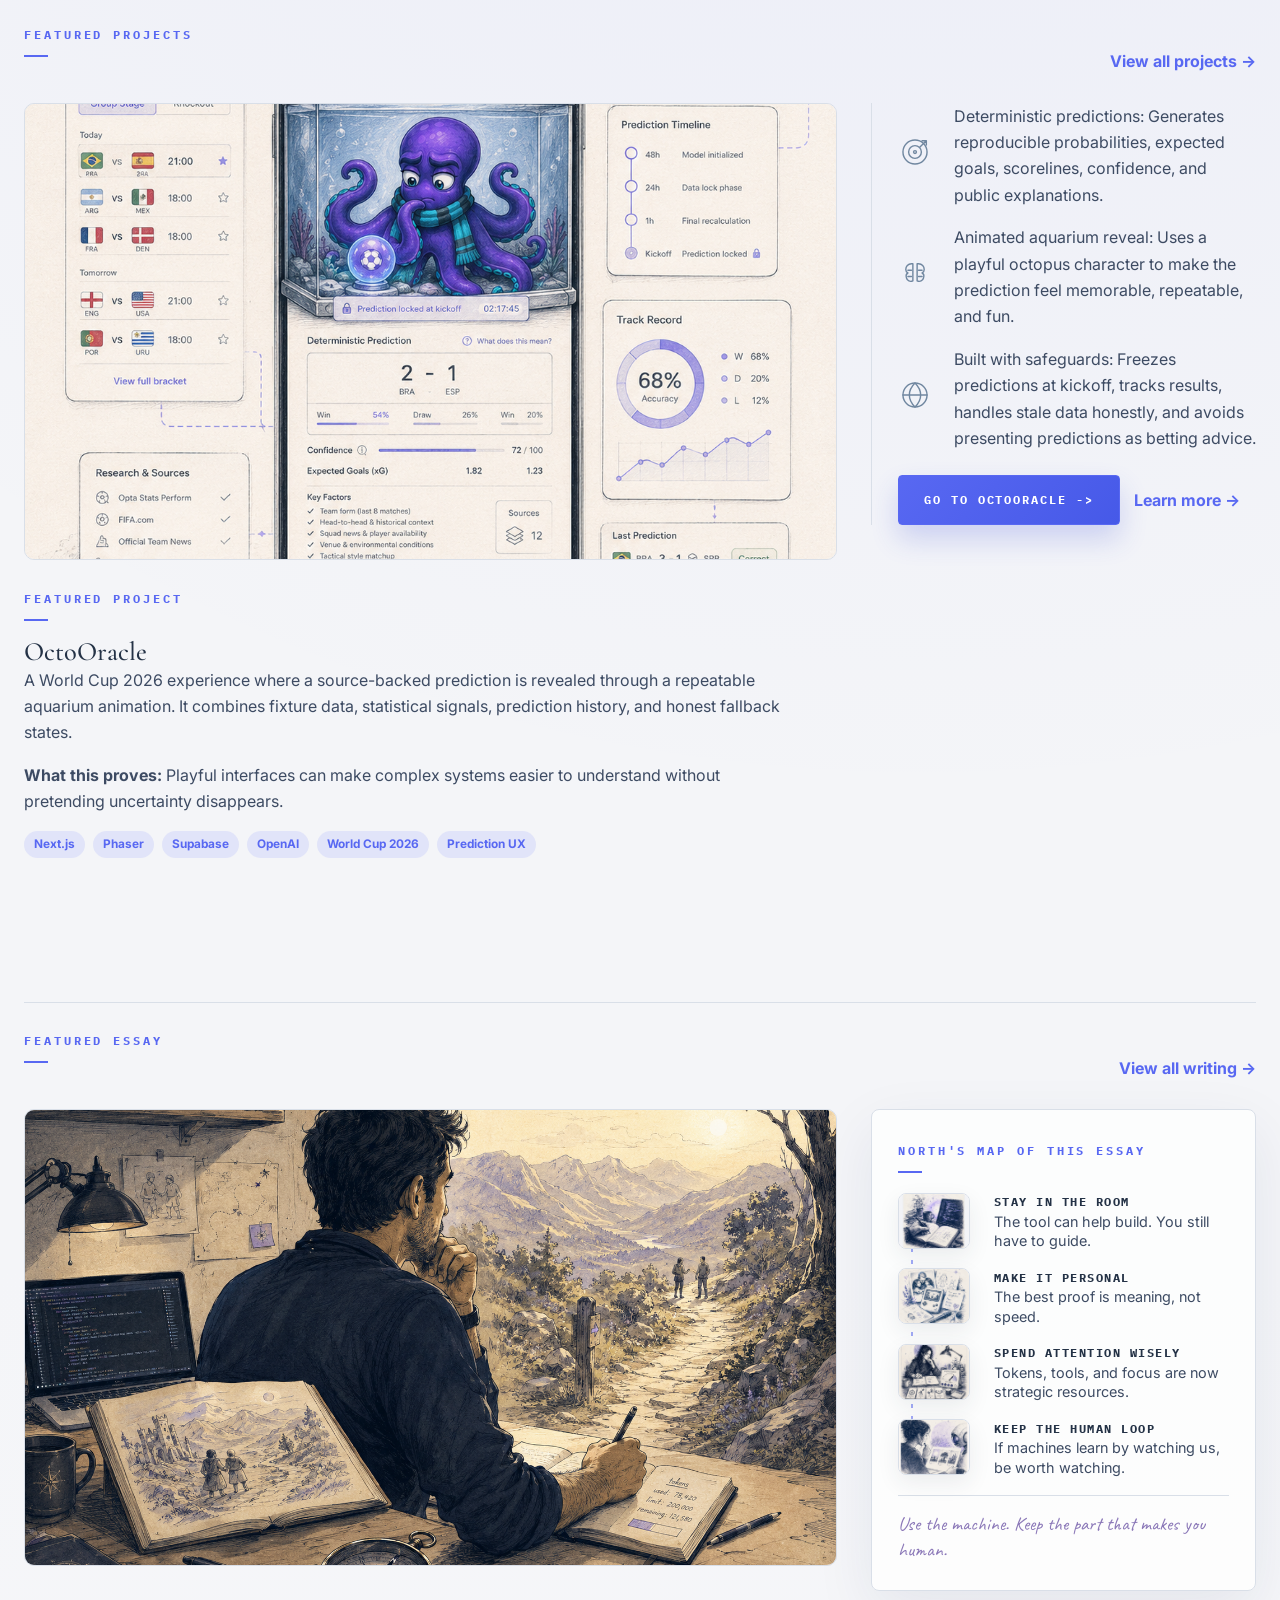
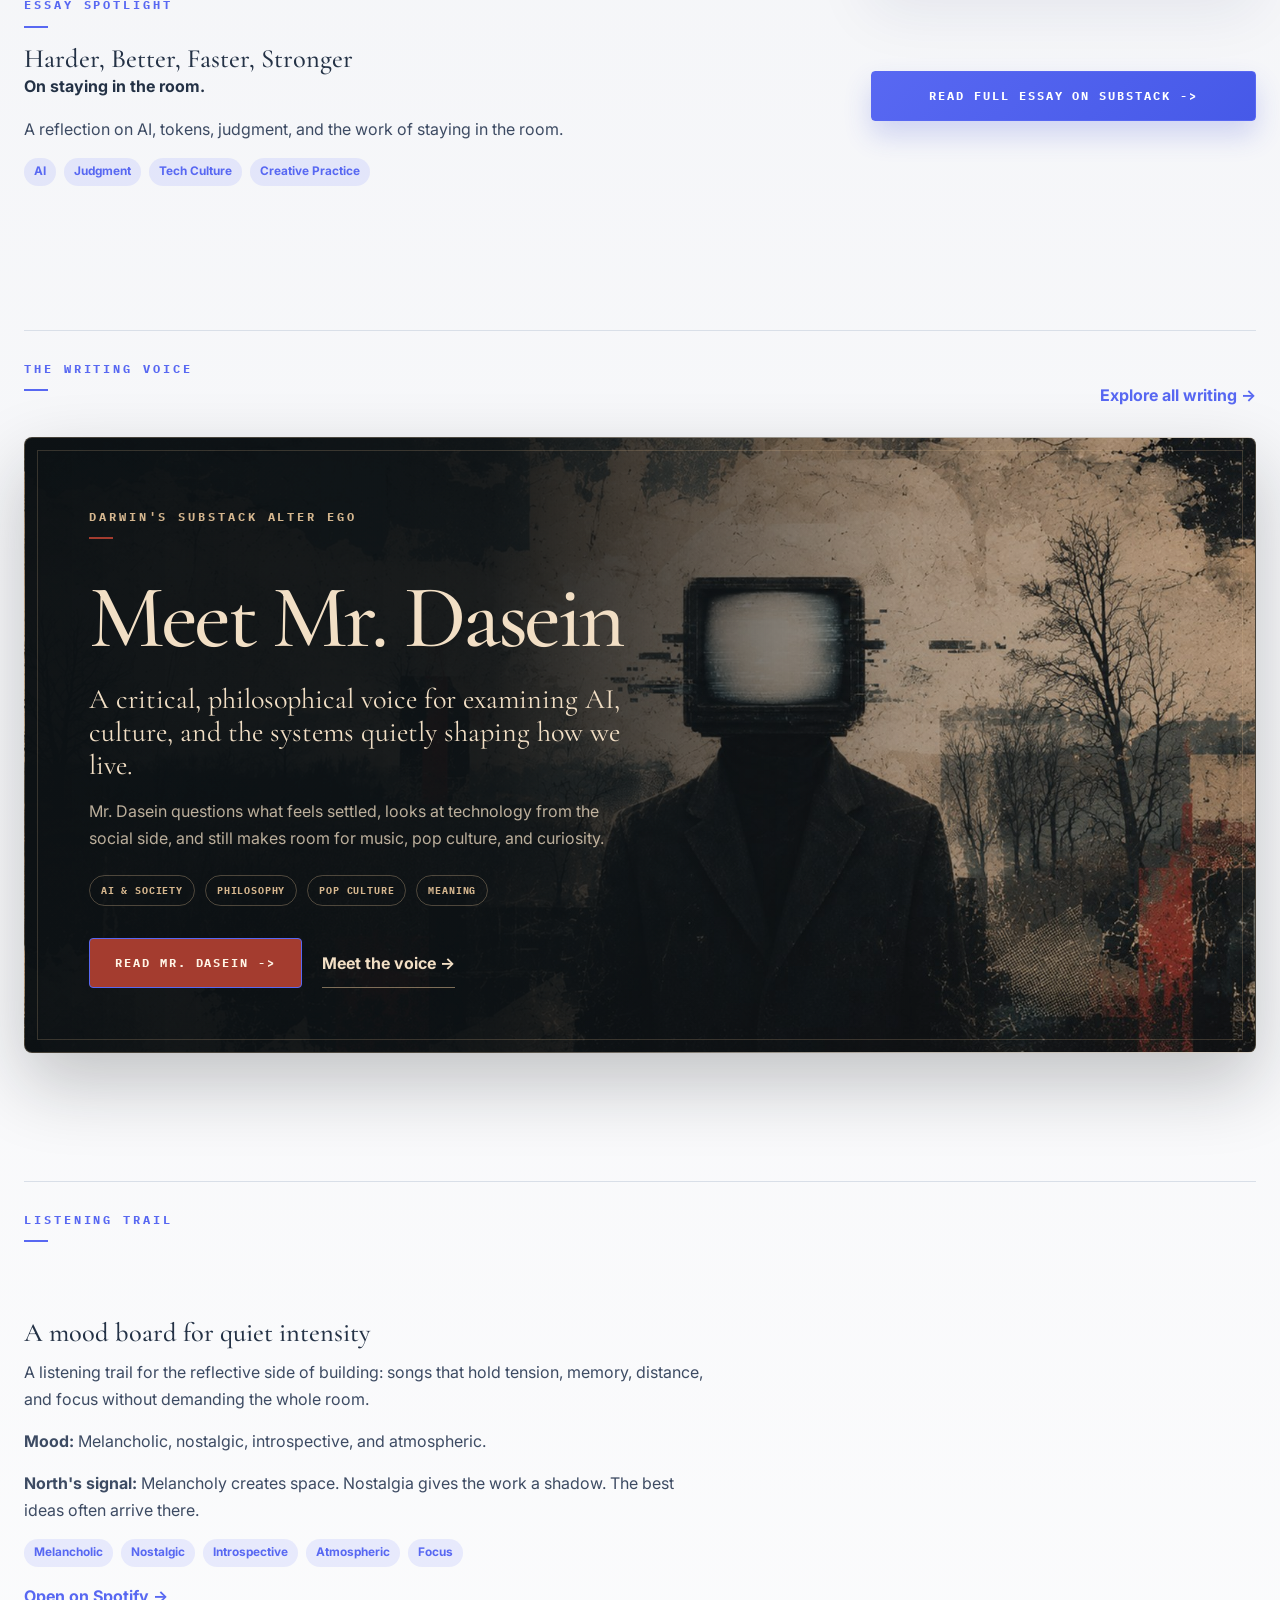
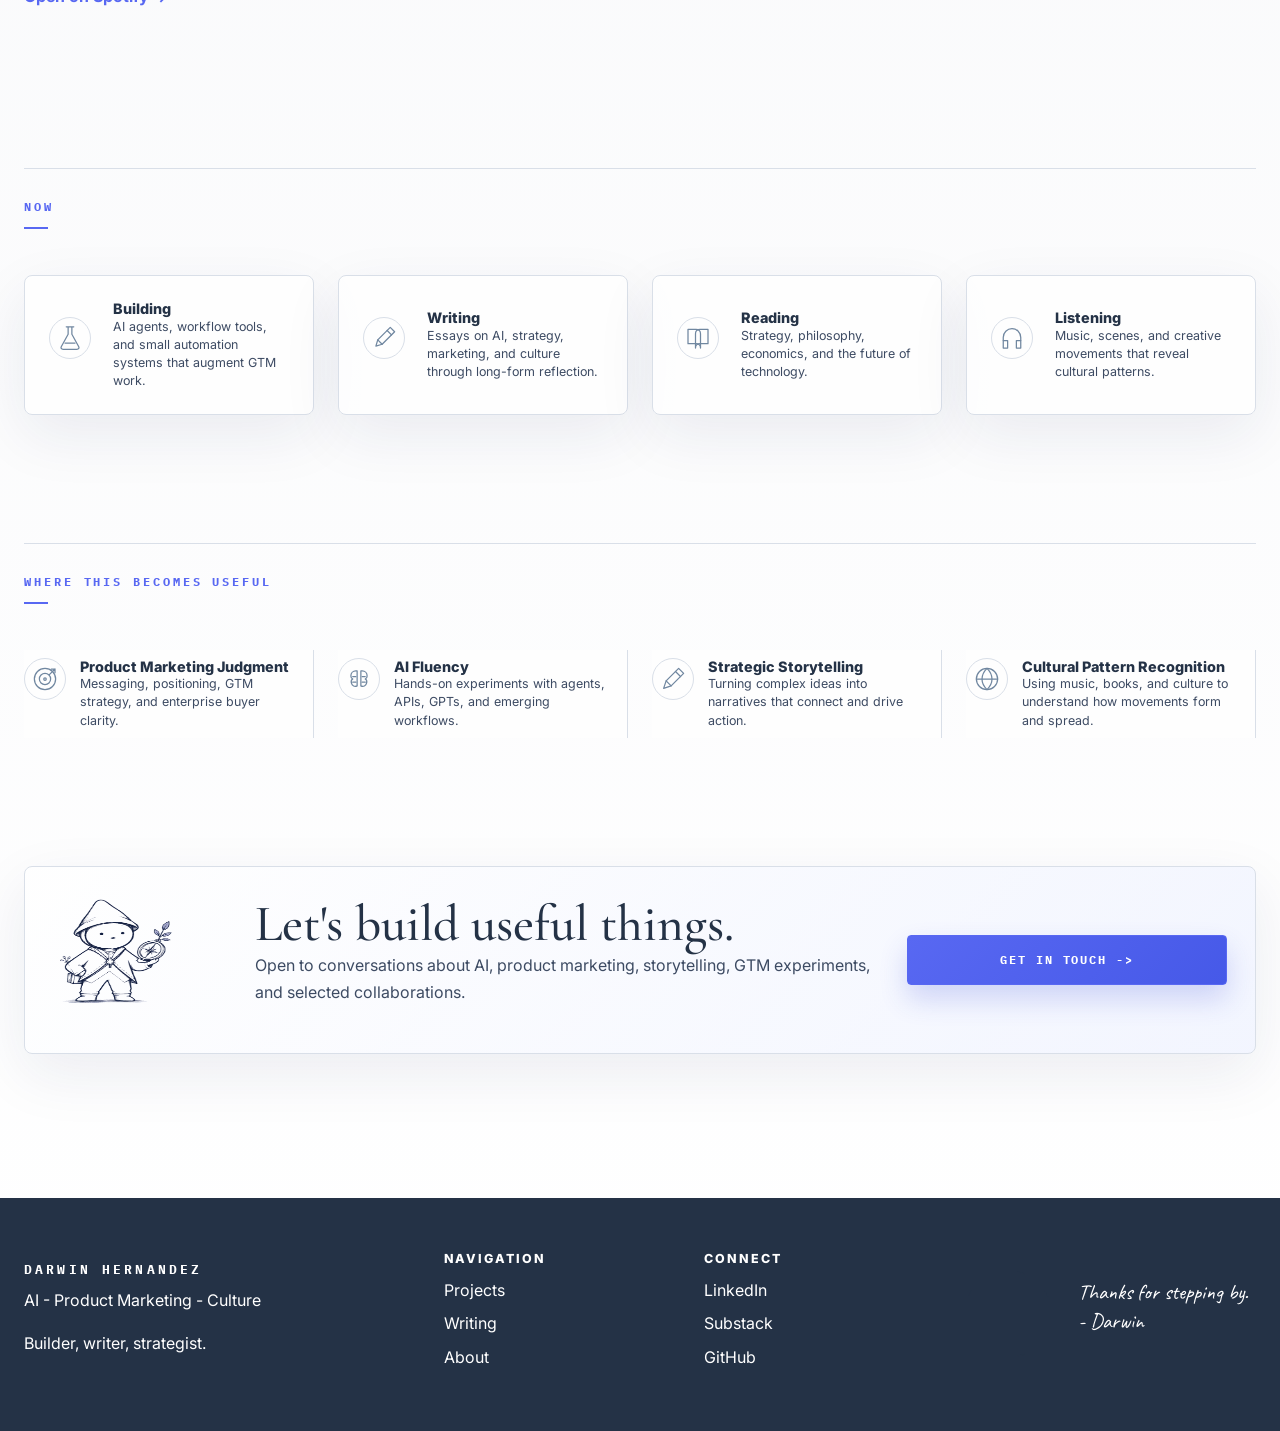
==== commit 7186449f: "Add OctoOracle project detail page" ====
--- a/index.html
+++ b/index.html
@@ -97,7 +97,7 @@
             <img class="featured-project-image" src="./assets/Images/octooracle.png" alt="">
             <div class="featured-project-copy">
               <span class="eyebrow">Featured Project</span>
-              <h3><a href="./projects/#octooracle">OctoOracle</a></h3>
+              <h3><a href="./projects/octooracle/">OctoOracle</a></h3>
               <p>A World Cup 2026 experience where a source-backed prediction is revealed through a repeatable aquarium animation. It combines fixture data, statistical signals, prediction history, and honest fallback states.</p>
               <p><strong>What this proves:</strong> Playful interfaces can make complex systems easier to understand without pretending uncertainty disappears.</p>
               <div class="tags"><span>Next.js</span><span>Phaser</span><span>Supabase</span><span>OpenAI</span><span>World Cup 2026</span><span>Prediction UX</span></div>
@@ -107,7 +107,7 @@
             <p><span>01</span>Deterministic predictions: Generates reproducible probabilities, expected goals, scorelines, confidence, and public explanations.</p><p><span>02</span>Animated aquarium reveal: Uses a playful octopus character to make the prediction feel memorable, repeatable, and fun.</p><p><span>03</span>Built with safeguards: Freezes predictions at kickoff, tracks results, handles stale data honestly, and avoids presenting predictions as betting advice.</p>
             <div class="featured-project-actions">
               <a class="button primary" href="https://octoracle.vercel.app/" target="_blank" rel="noreferrer">Go to OctoOracle -&gt;</a>
-              <a class="text-link" href="https://github.com/DarwinJavier/octoracle" target="_blank" rel="noreferrer">View on GitHub -&gt;</a>
+              <a class="text-link" href="./projects/octooracle/">Learn more -&gt;</a>
             </div>
           </aside>
         </div>
--- a/assets/css/styles.css
+++ b/assets/css/styles.css
@@ -2640,6 +2640,452 @@
   margin-bottom: 0.5rem;
 }
 
+/* Project detail pages */
+.project-detail {
+  overflow: clip;
+}
+
+.project-detail-hero {
+  align-items: start;
+  display: grid;
+  gap: clamp(40px, 7vw, 92px);
+  grid-template-columns: minmax(0, 1.12fr) minmax(290px, 0.58fr);
+  padding: 168px 0 40px;
+}
+
+.project-detail-hero-copy h1 {
+  font-size: clamp(4rem, 10vw, 7.8rem);
+  margin-bottom: 24px;
+}
+
+.project-detail-deck {
+  color: var(--harbor);
+  font-family: var(--serif);
+  font-size: clamp(1.35rem, 2.6vw, 2rem);
+  line-height: 1.25;
+  max-width: 760px;
+}
+
+.project-byline {
+  border-left: 2px solid var(--iris);
+  font-family: var(--mono);
+  font-size: 0.72rem;
+  font-weight: 700;
+  letter-spacing: 0.08em;
+  padding-left: 14px;
+  text-transform: uppercase;
+}
+
+.project-detail-video {
+  margin: 0;
+  position: relative;
+}
+
+.project-detail-video::before,
+.project-detail-video::after {
+  border: 1px solid rgba(88, 104, 242, 0.32);
+  border-radius: 30px 8px 30px 8px;
+  content: "";
+  inset: 18px -18px -18px 18px;
+  position: absolute;
+}
+
+.project-detail-video::after {
+  border-color: rgba(139, 120, 184, 0.38);
+  inset: -14px 16px 54px -14px;
+}
+
+.project-detail-video video {
+  aspect-ratio: 9 / 16;
+  background: var(--harbor);
+  border: 1px solid var(--line);
+  border-radius: 8px 30px 8px 30px;
+  box-shadow: 0 28px 70px rgba(28, 42, 86, 0.2);
+  display: block;
+  max-height: 710px;
+  object-fit: cover;
+  position: relative;
+  width: 100%;
+  z-index: 1;
+}
+
+.project-detail-video figcaption {
+  color: var(--slate);
+  font-size: 0.8rem;
+  margin-top: 16px;
+  position: relative;
+  z-index: 1;
+}
+
+.project-detail-video figcaption span {
+  color: var(--blueprint);
+  font-family: var(--mono);
+  font-size: 0.68rem;
+  font-weight: 800;
+  letter-spacing: 0.12em;
+  margin-right: 8px;
+  text-transform: uppercase;
+}
+
+.project-detail-jump {
+  backdrop-filter: blur(16px);
+  background: rgba(255, 255, 255, 0.76);
+  border-block: 1px solid var(--line);
+  position: sticky;
+  top: 86px;
+  z-index: 8;
+}
+
+.project-detail-jump .shell {
+  display: flex;
+  gap: 28px;
+  overflow-x: auto;
+  padding-block: 13px;
+  scrollbar-width: thin;
+}
+
+.project-detail-jump a {
+  border-bottom: 2px solid transparent;
+  color: var(--slate);
+  flex: 0 0 auto;
+  font-family: var(--mono);
+  font-size: 0.67rem;
+  font-weight: 800;
+  letter-spacing: 0.11em;
+  padding-bottom: 2px;
+  text-transform: uppercase;
+  transition: color 180ms ease, border-color 180ms ease;
+}
+
+.project-detail-section {
+  padding-block: clamp(40px, 5vw, 72px);
+  scroll-margin-top: 150px;
+}
+
+#audience,
+#role,
+#future {
+  scroll-margin-top: 118px;
+}
+
+#system {
+  scroll-margin-top: 118px;
+}
+
+.project-detail-intro,
+.project-detail-split {
+  display: grid;
+  gap: clamp(36px, 7vw, 96px);
+  grid-template-columns: minmax(280px, 0.82fr) minmax(0, 1.18fr);
+}
+
+.project-detail-heading {
+  max-width: 780px;
+}
+
+.project-detail-heading > p {
+  font-size: 1.08rem;
+  margin-top: 24px;
+  max-width: 680px;
+}
+
+.project-detail-prose p {
+  font-size: 1.08rem;
+  max-width: 720px;
+}
+
+.project-detail-prose p:first-child {
+  color: var(--harbor);
+  font-family: var(--serif);
+  font-size: clamp(1.3rem, 2.2vw, 1.75rem);
+  line-height: 1.35;
+}
+
+.project-detail-card-grid {
+  display: grid;
+  gap: 22px;
+}
+
+.proof-grid {
+  grid-template-columns: repeat(3, minmax(0, 1fr));
+}
+
+.audience-grid {
+  grid-template-columns: repeat(2, minmax(0, 1fr));
+  margin-top: 28px;
+}
+
+.future-grid {
+  grid-template-columns: repeat(5, minmax(0, 1fr));
+  margin-top: 28px;
+}
+
+.project-detail-card {
+  background: rgba(255, 255, 255, 0.72);
+  border: 1px solid var(--line);
+  border-radius: 8px;
+  box-shadow: 0 18px 44px rgba(28, 42, 86, 0.05);
+  min-width: 0;
+  padding: 26px;
+  transition:
+    border-color 150ms ease,
+    box-shadow 150ms ease,
+    transform 150ms var(--ease-out);
+}
+
+.project-detail-card h3 {
+  font-size: 1.55rem;
+  margin: 18px 0 10px;
+}
+
+.project-detail-card p {
+  margin-bottom: 0;
+}
+
+.project-detail-number,
+.project-system-grid span {
+  color: var(--blueprint);
+  font-family: var(--mono);
+  font-size: 0.74rem;
+  font-weight: 800;
+  letter-spacing: 0.14em;
+}
+
+.project-detail-band {
+  background: linear-gradient(90deg, rgba(217, 223, 232, 0.62), rgba(237, 241, 248, 0.78), rgba(217, 223, 232, 0.62));
+  border-block: 1px solid var(--line);
+}
+
+.project-detail-note {
+  color: var(--iris);
+  font-size: 1.45rem;
+  max-width: 400px;
+}
+
+.project-detail-list {
+  border-top: 1px solid var(--line);
+}
+
+.project-detail-list article {
+  border-bottom: 1px solid var(--line);
+  padding: 24px 0;
+  transition: background-color 150ms ease, padding-left 150ms var(--ease-out);
+}
+
+.project-detail-list h3 {
+  font-family: var(--sans);
+  font-size: 1rem;
+  font-weight: 800;
+  margin-bottom: 7px;
+}
+
+.project-detail-list p {
+  margin: 0;
+}
+
+.project-system-grid {
+  display: grid;
+  grid-template-columns: repeat(2, minmax(0, 1fr));
+  margin-top: 32px;
+}
+
+.project-system-grid article {
+  border-right: 1px solid var(--line);
+  border-top: 1px solid var(--line);
+  padding: 28px 30px 28px 0;
+}
+
+.project-system-grid article:nth-child(even) {
+  border-right: 0;
+  padding-left: 30px;
+}
+
+.project-system-grid h3 {
+  font-size: 1.55rem;
+  margin: 12px 0 8px;
+}
+
+.project-system-grid p {
+  margin: 0;
+}
+
+.project-detail-tags {
+  margin-top: 38px;
+}
+
+.project-detail-thesis {
+  background: var(--harbor);
+  border-radius: 12px;
+  box-shadow: 0 28px 70px rgba(28, 42, 86, 0.2);
+  padding: clamp(32px, 6vw, 72px);
+}
+
+.project-detail-thesis h2,
+.project-detail-thesis p,
+.project-equation span,
+.project-equation strong {
+  color: #fff;
+}
+
+.project-detail-thesis > p {
+  color: rgba(255, 255, 255, 0.72);
+  font-size: 1.08rem;
+  margin-top: 20px;
+  max-width: 650px;
+}
+
+.project-equation {
+  border-top: 1px solid rgba(255, 255, 255, 0.18);
+  display: grid;
+  gap: 0;
+  grid-template-columns: repeat(2, minmax(0, 1fr));
+  margin-top: 42px;
+}
+
+.project-equation span {
+  border-bottom: 1px solid rgba(255, 255, 255, 0.18);
+  font-family: var(--serif);
+  font-size: clamp(1.15rem, 2vw, 1.5rem);
+  padding: 24px 18px 24px 0;
+}
+
+.project-equation span:nth-child(even) {
+  border-left: 1px solid rgba(255, 255, 255, 0.18);
+  padding-left: 24px;
+}
+
+.project-detail-faq .faq-list {
+  display: grid;
+  gap: 18px;
+  grid-template-columns: repeat(3, minmax(0, 1fr));
+  margin-top: 42px;
+}
+
+.project-detail-faq .faq-item {
+  border-top: 2px solid var(--blueprint);
+  padding: 24px 8px 0 0;
+}
+
+.project-detail-faq .faq-item h3 {
+  font-size: 1.4rem;
+}
+
+.project-detail-cta {
+  align-items: center;
+  border-top: 1px solid var(--line);
+  display: grid;
+  gap: 42px;
+  grid-template-columns: minmax(0, 1fr) auto;
+  padding-block: 72px 24px;
+}
+
+.project-detail-cta h2 {
+  max-width: 780px;
+}
+
+.project-detail-cta .actions {
+  justify-content: flex-end;
+  margin: 0;
+}
+
+@media (max-width: 980px) {
+  .project-detail-hero {
+    grid-template-columns: minmax(0, 1fr) minmax(250px, 0.55fr);
+  }
+
+  .future-grid {
+    grid-template-columns: repeat(3, minmax(0, 1fr));
+  }
+
+  .project-detail-cta {
+    align-items: start;
+    grid-template-columns: 1fr;
+  }
+
+  .project-detail-cta .actions {
+    justify-content: flex-start;
+  }
+}
+
+@media (max-width: 640px) {
+  .project-detail-hero,
+  .project-detail-intro,
+  .project-detail-split {
+    grid-template-columns: 1fr;
+  }
+
+  .project-detail-hero {
+    padding: 124px 0 54px;
+  }
+
+  .project-detail-hero-copy h1 {
+    font-size: 3.8rem;
+  }
+
+  .project-detail-video {
+    margin-inline: auto;
+    max-width: 340px;
+  }
+
+  .project-detail-jump {
+    top: 83px;
+  }
+
+  .project-detail-jump .shell {
+    gap: 22px;
+  }
+
+  .proof-grid,
+  .audience-grid,
+  .future-grid,
+  .project-system-grid,
+  .project-equation,
+  .project-detail-faq .faq-list {
+    grid-template-columns: 1fr;
+  }
+
+  .project-system-grid article,
+  .project-system-grid article:nth-child(even) {
+    border-right: 0;
+    padding: 24px 0;
+  }
+
+  .project-equation span:nth-child(even) {
+    border-left: 0;
+    padding-left: 0;
+  }
+}
+
+@media (hover: hover) and (pointer: fine) {
+  .project-detail-jump a:hover {
+    border-color: var(--blueprint);
+    color: var(--harbor);
+  }
+
+  .project-detail-card:hover {
+    border-color: rgba(89, 104, 242, 0.42);
+    box-shadow: 0 24px 54px rgba(28, 42, 86, 0.12);
+    transform: translateY(-3px);
+    transition:
+      border-color 200ms ease,
+      box-shadow 200ms ease,
+      transform 200ms var(--ease-out);
+  }
+
+  .project-system-grid article:hover {
+    background: rgba(255, 255, 255, 0.6);
+  }
+
+  .project-detail-list article:hover {
+    background: rgba(89, 104, 255, 0.03);
+    padding-left: 12px;
+    transition:
+      background-color 200ms ease,
+      padding-left 200ms var(--ease-out);
+  }
+
+}
+
 @media (prefers-reduced-motion: reduce) {
   html {
     scroll-behavior: auto;
@@ -2663,7 +3109,9 @@
   .text-link:active,
   .essay-card.small:hover,
   .essay-card.compact:hover,
-  .essay-tile:hover {
+  .essay-tile:hover,
+  .project-detail-card:hover,
+  .project-detail-list article:hover {
     transform: none;
   }
 }
